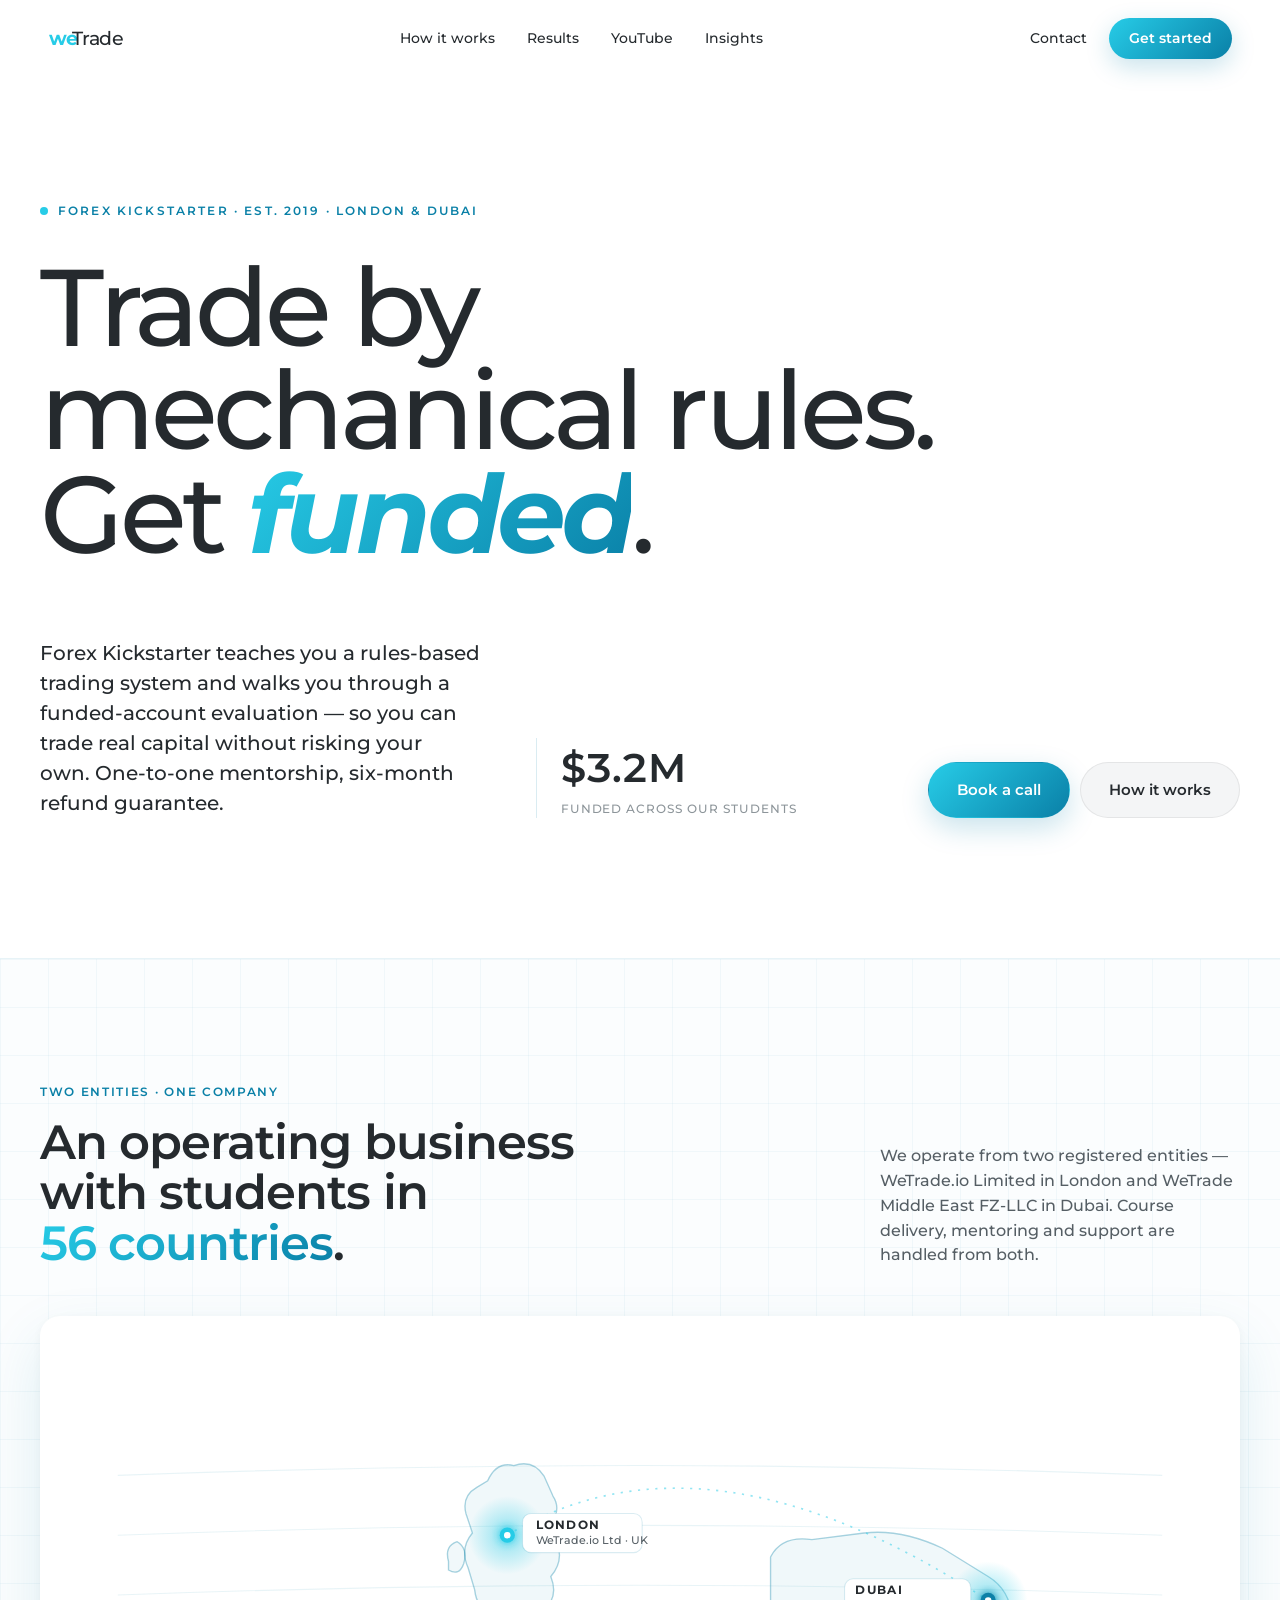
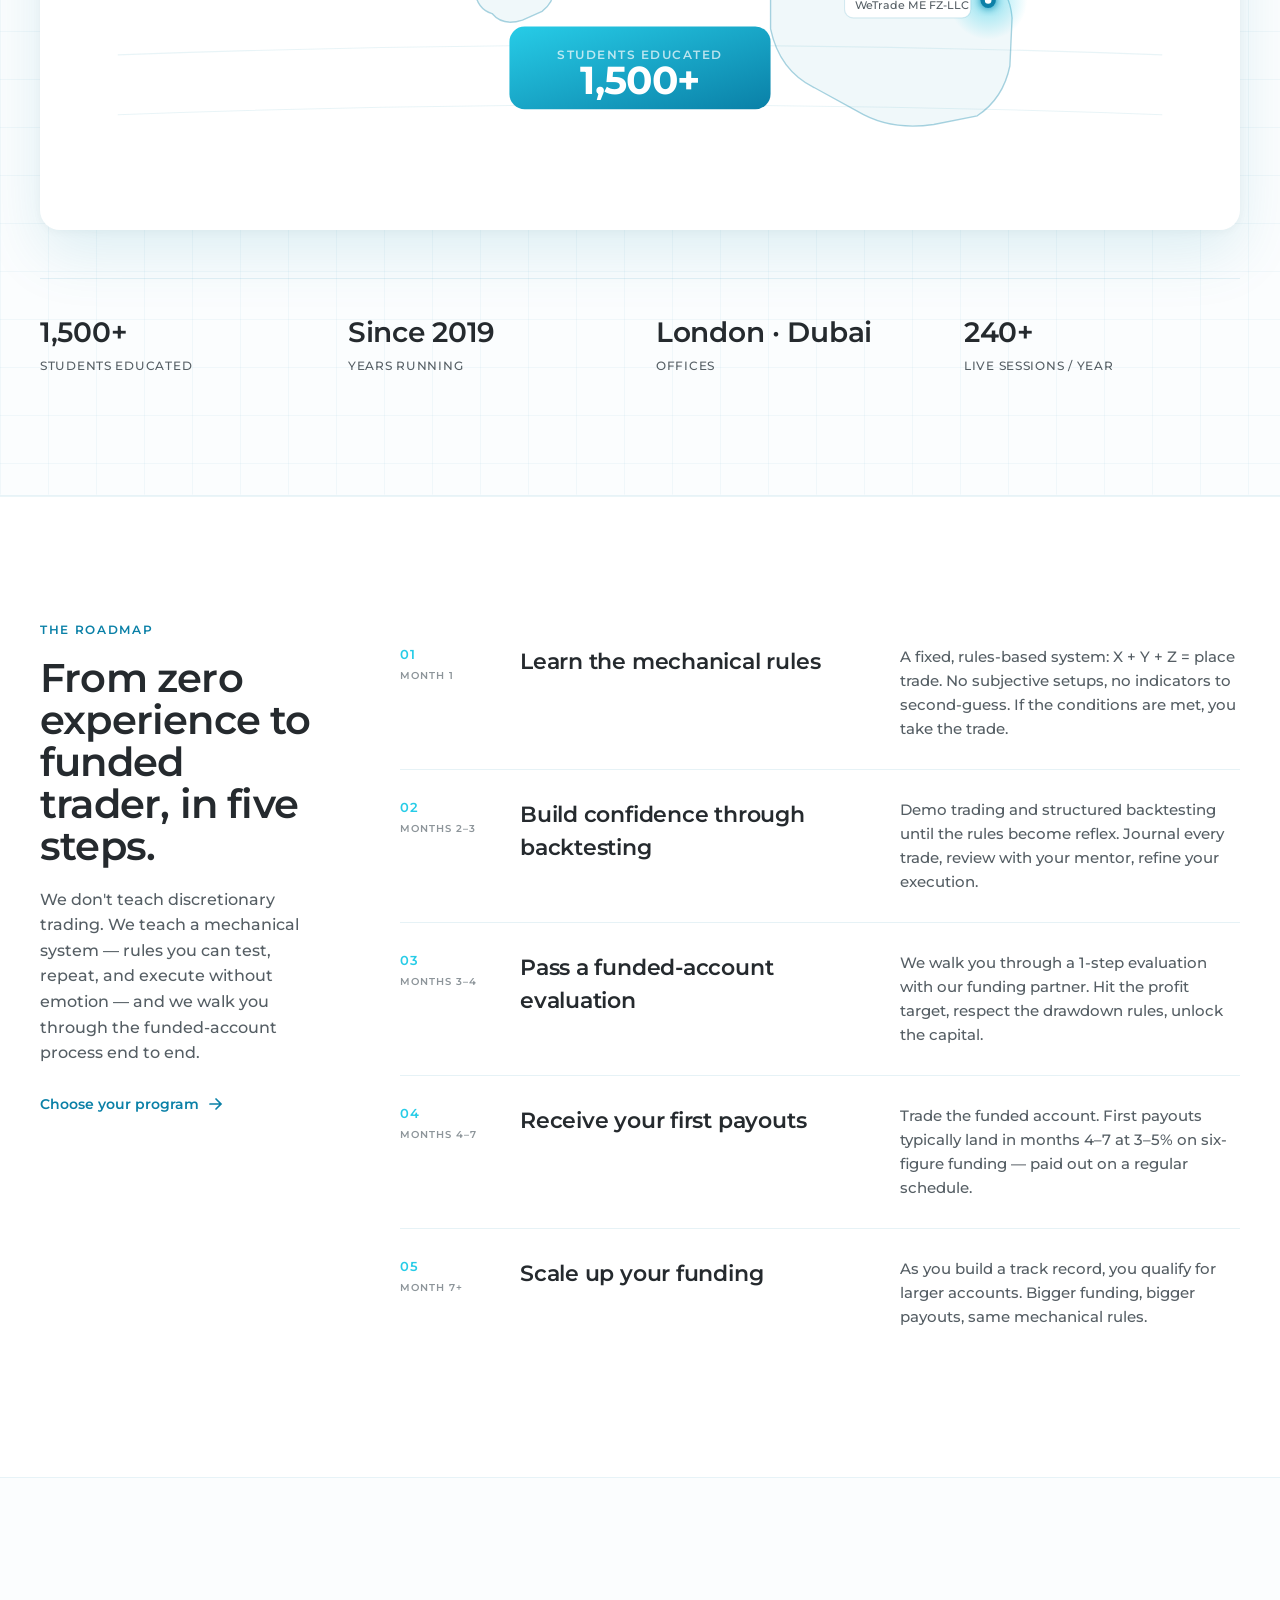
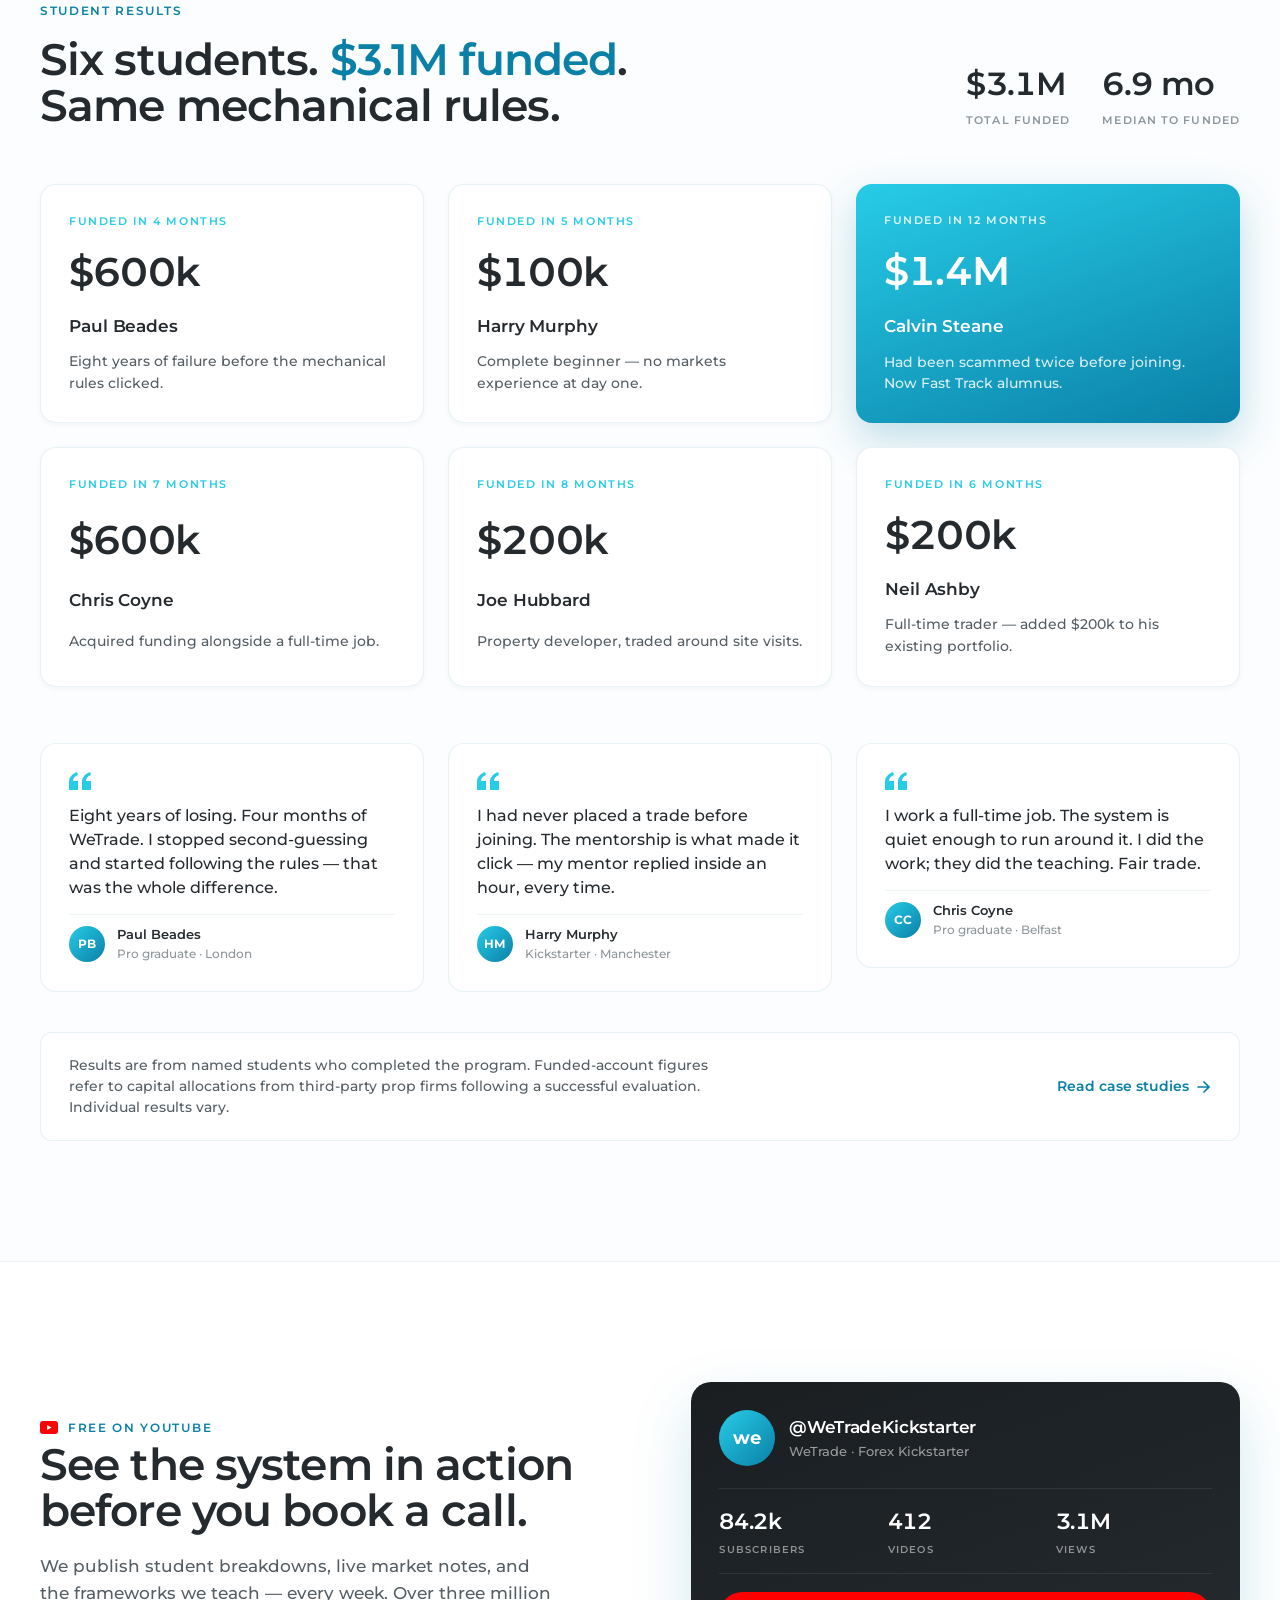
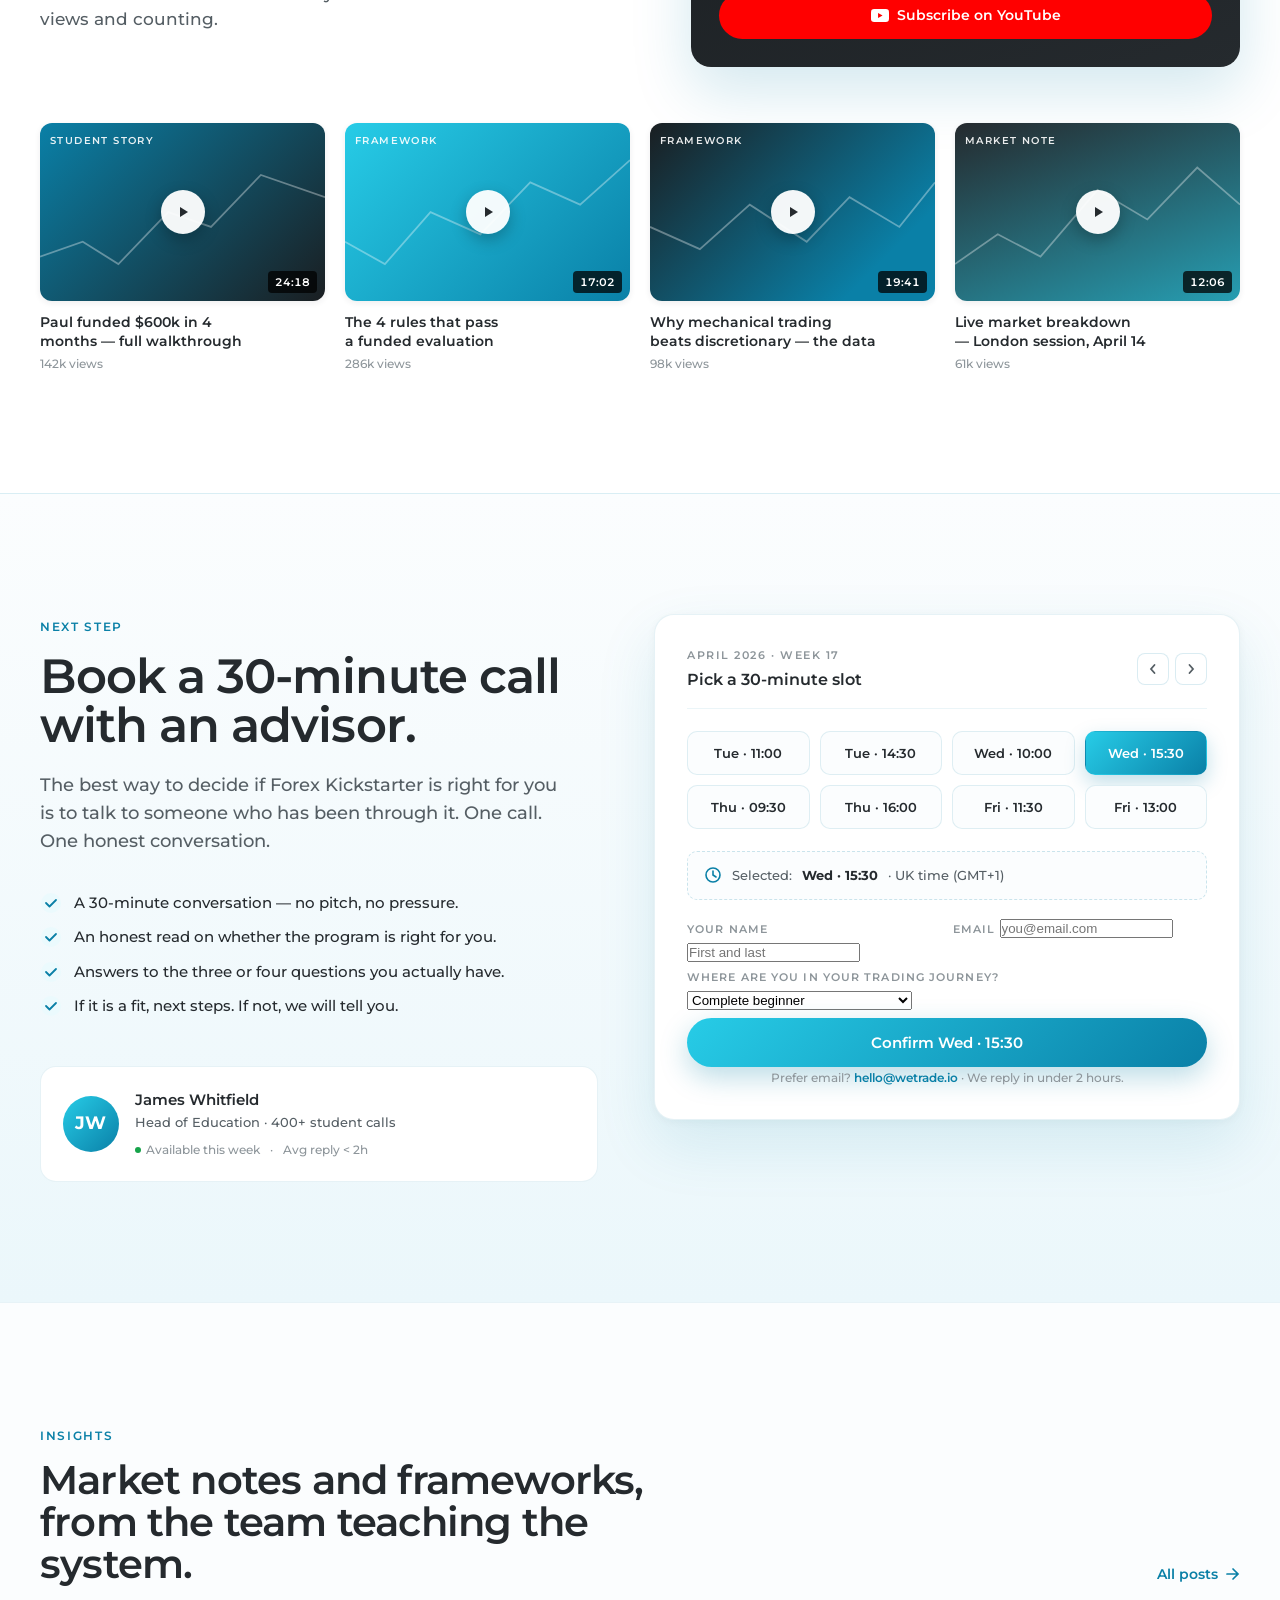
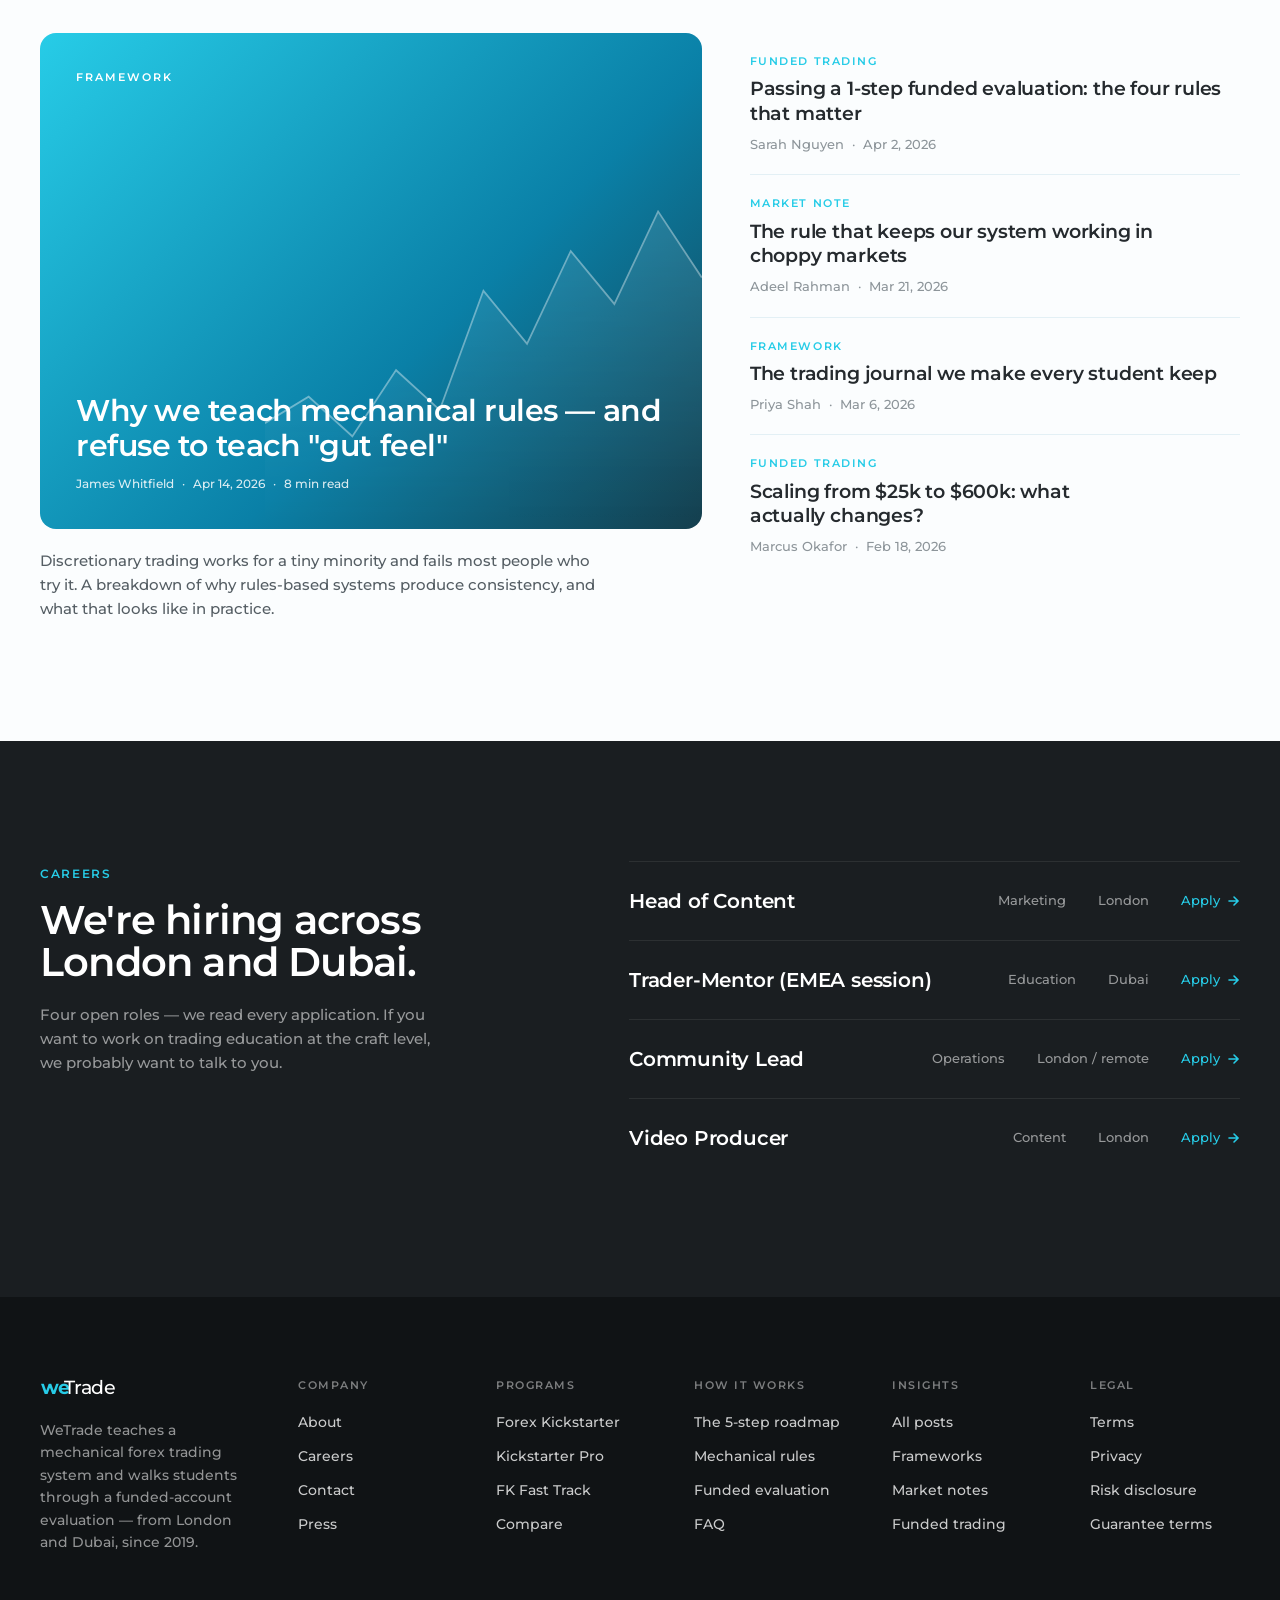
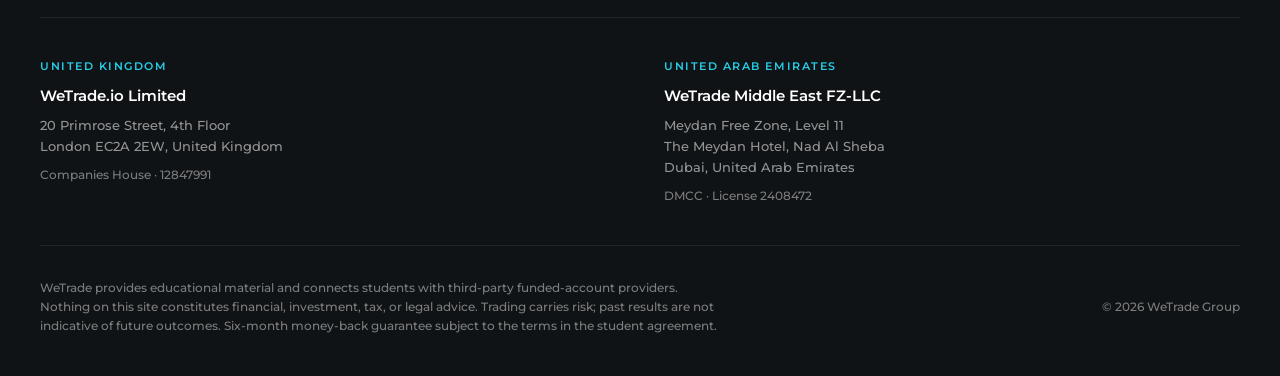
==== index.html @ 07aa3239 "Initial commit: WeTrade new website — Hero A (Editorial quiet) Ports the "Hero A · Editorial quiet" " ====
<!doctype html>
<html lang="en">
<head>
  <meta charset="utf-8">
  <meta name="viewport" content="width=device-width, initial-scale=1">
  <title>WeTrade — Trade by mechanical rules. Get funded.</title>
  <meta name="description" content="Forex Kickstarter teaches a rules-based trading system and walks you through a funded-account evaluation — from London and Dubai, since 2019.">
  <link rel="icon" href="data:image/svg+xml;utf8,%3Csvg%20xmlns%3D%22http%3A%2F%2Fwww.w3.org%2F2000%2Fsvg%22%20viewBox%3D%220%200%20120%2028%22%3E%3Ctext%20x%3D%220%22%20y%3D%2222%22%20font-family%3D%22Montserrat%2C%20sans-serif%22%20font-weight%3D%22700%22%20font-size%3D%2224%22%20letter-spacing%3D%22-0.5%22%20fill%3D%22%2327CCE7%22%3Ewe%3C%2Ftext%3E%3Ctext%20x%3D%2229%22%20y%3D%2222%22%20font-family%3D%22Montserrat%2C%20sans-serif%22%20font-weight%3D%22500%22%20font-size%3D%2224%22%20letter-spacing%3D%22-0.5%22%20fill%3D%22%23252A2E%22%3ETrade%3C%2Ftext%3E%3C%2Fsvg%3E">
  <link rel="preconnect" href="https://fonts.googleapis.com">
  <link rel="preconnect" href="https://fonts.gstatic.com" crossorigin>
  <link href="https://fonts.googleapis.com/css2?family=Montserrat:wght@300;400;500;600;700&display=swap" rel="stylesheet">
  <link rel="stylesheet" href="styles-home.css">
</head>
<body class="home">

  <!-- =============== NAV =============== -->
  <header class="nav" id="siteNav" data-scrolled="false">
    <div class="container container--wide nav__inner">
      <a class="nav__logo" href="#top" aria-label="WeTrade — home">
        <svg width="96" height="22" viewBox="0 0 120 28" role="img" aria-label="WeTrade">
          <text x="0" y="22" font-family="Montserrat, sans-serif" font-weight="700" font-size="24" letter-spacing="-0.5" fill="#27CCE7">we</text>
          <text x="29" y="22" font-family="Montserrat, sans-serif" font-weight="500" font-size="24" letter-spacing="-0.5" fill="#252A2E">Trade</text>
        </svg>
      </a>
      <nav class="nav__links" aria-label="Primary">
        <a class="nav__link" href="#roadmap">How it works</a>
        <a class="nav__link" href="#results">Results</a>
        <a class="nav__link" href="#youtube">YouTube</a>
        <a class="nav__link" href="#insights">Insights</a>
      </nav>
      <div class="nav__end">
        <a class="nav__contact" href="mailto:hello@wetrade.io">Contact</a>
        <a class="nav__cta" href="#book">Get started</a>
      </div>
      <button class="nav__toggle" id="navToggle" aria-label="Open menu" aria-expanded="false" aria-controls="navSheet">
        <span style="letter-spacing:.08em">MENU</span>
        <svg viewBox="0 0 22 14" fill="none" stroke="currentColor" stroke-width="1.6" stroke-linecap="round" aria-hidden="true">
          <path d="M2 2h18M2 7h18M2 12h12"/>
        </svg>
      </button>
    </div>

    <div class="nav__sheet" id="navSheet" hidden>
      <div class="nav__sheet-head">
        <svg width="88" height="20" viewBox="0 0 120 28" role="img" aria-label="WeTrade">
          <text x="0" y="22" font-family="Montserrat, sans-serif" font-weight="700" font-size="24" letter-spacing="-0.5" fill="#27CCE7">we</text>
          <text x="29" y="22" font-family="Montserrat, sans-serif" font-weight="500" font-size="24" letter-spacing="-0.5" fill="#ffffff">Trade</text>
        </svg>
        <button class="nav__sheet-close" id="navSheetClose" type="button" aria-label="Close menu">
          CLOSE
          <svg width="14" height="14" viewBox="0 0 14 14" fill="none" stroke="currentColor" stroke-width="1.8" stroke-linecap="round" aria-hidden="true">
            <path d="M2 2l10 10M12 2L2 12"/>
          </svg>
        </button>
      </div>
      <nav class="nav__sheet-nav" aria-label="Mobile primary">
        <a class="nav__sheet-link" href="#roadmap">How it works<svg width="18" height="18" viewBox="0 0 18 18" fill="none" stroke="currentColor" stroke-width="1.4" opacity=".5" aria-hidden="true"><path d="M4 9h10M10 4l5 5-5 5"/></svg></a>
        <a class="nav__sheet-link" href="#results">Results<svg width="18" height="18" viewBox="0 0 18 18" fill="none" stroke="currentColor" stroke-width="1.4" opacity=".5" aria-hidden="true"><path d="M4 9h10M10 4l5 5-5 5"/></svg></a>
        <a class="nav__sheet-link" href="#youtube">YouTube<svg width="18" height="18" viewBox="0 0 18 18" fill="none" stroke="currentColor" stroke-width="1.4" opacity=".5" aria-hidden="true"><path d="M4 9h10M10 4l5 5-5 5"/></svg></a>
        <a class="nav__sheet-link" href="#insights">Insights<svg width="18" height="18" viewBox="0 0 18 18" fill="none" stroke="currentColor" stroke-width="1.4" opacity=".5" aria-hidden="true"><path d="M4 9h10M10 4l5 5-5 5"/></svg></a>
        <a class="nav__sheet-link" href="mailto:hello@wetrade.io">Contact<svg width="18" height="18" viewBox="0 0 18 18" fill="none" stroke="currentColor" stroke-width="1.4" opacity=".5" aria-hidden="true"><path d="M4 9h10M10 4l5 5-5 5"/></svg></a>
      </nav>
      <div class="nav__sheet-foot">
        <a class="btn btn--brand btn--lg" href="#book">Book a call</a>
        <div class="nav__sheet-note">
          WeTrade.io Limited (UK) · WeTrade Middle East FZ-LLC<br>
          Trading education. Not regulated financial advice.
        </div>
      </div>
    </div>
  </header>

  <main id="top">

    <!-- =============== HERO A · Editorial quiet =============== -->
    <section class="hero" aria-labelledby="heroTitle">
      <div class="hero__inner">
        <p class="eyebrow eyebrow--wide eyebrow--dot hero__eyebrow">
          Forex Kickstarter · Est. 2019 · London &amp; Dubai
        </p>
        <h1 id="heroTitle" class="hero__title">
          Trade by<br>
          mechanical rules.<br>
          Get <span class="grad-text">funded</span>.
        </h1>
        <div class="hero__row">
          <p class="hero__lede">
            Forex Kickstarter teaches you a rules-based trading system and walks you
            through a funded-account evaluation — so you can trade real capital without
            risking your own. One&#8209;to&#8209;one mentorship, six-month refund guarantee.
          </p>
          <div class="hero__stat">
            <div class="hero__stat-num">$3.2M</div>
            <div class="hero__stat-label">funded across our students</div>
          </div>
          <div class="hero__ctas">
            <a class="btn btn--brand btn--lg" href="#book">Book a call</a>
            <a class="btn btn--ghost btn--lg" href="#roadmap">How it works</a>
          </div>
        </div>
      </div>
    </section>

    <!-- =============== MAP TRUST =============== -->
    <section class="map-trust" aria-labelledby="mapTrustTitle">
      <svg class="map-trust__bg" aria-hidden="true">
        <defs>
          <pattern id="mtGrid" width="48" height="48" patternUnits="userSpaceOnUse">
            <path d="M48 0H0V48" fill="none" stroke="rgba(10,128,167,.09)" stroke-width="1"/>
          </pattern>
        </defs>
        <rect width="100%" height="100%" fill="url(#mtGrid)"/>
      </svg>

      <div class="map-trust__inner">
        <div class="map-trust__head">
          <div class="map-trust__copy">
            <p class="eyebrow">Two entities · One company</p>
            <h2 id="mapTrustTitle">
              An operating business<br>
              with students in <span class="grad-text">56&nbsp;countries</span>.
            </h2>
          </div>
          <p class="map-trust__desc">
            We operate from two registered entities — WeTrade.io Limited in London
            and WeTrade Middle East FZ-LLC in Dubai. Course delivery, mentoring
            and support are handled from both.
          </p>
        </div>

        <div class="map-trust__card">
          <svg class="world-map" viewBox="0 0 1000 380" aria-hidden="true">
            <defs>
              <filter id="mtGlow" x="-50%" y="-50%" width="200%" height="200%">
                <feGaussianBlur stdDeviation="4" result="b"/>
                <feMerge><feMergeNode in="b"/><feMergeNode in="SourceGraphic"/></feMerge>
              </filter>
              <radialGradient id="mtPulse" cx="50%" cy="50%" r="50%">
                <stop offset="0%" stop-color="#27CCE7" stop-opacity=".5"/>
                <stop offset="100%" stop-color="#27CCE7" stop-opacity="0"/>
              </radialGradient>
              <linearGradient id="mtGrad" x1="0" x2="1" y1="0" y2="1">
                <stop offset="0%" stop-color="#27CCE7"/>
                <stop offset="100%" stop-color="#0A80A7"/>
              </linearGradient>
            </defs>

            <!-- latitude lines -->
            <path d="M 20 95 Q 500 77, 980 95" stroke="rgba(10,128,167,.09)" stroke-width="1" fill="none"/>
            <path d="M 20 150 Q 500 132, 980 150" stroke="rgba(10,128,167,.09)" stroke-width="1" fill="none"/>
            <path d="M 20 205 Q 500 187, 980 205" stroke="rgba(10,128,167,.09)" stroke-width="1" fill="none"/>
            <path d="M 20 260 Q 500 242, 980 260" stroke="rgba(10,128,167,.09)" stroke-width="1" fill="none"/>
            <path d="M 20 315 Q 500 297, 980 315" stroke="rgba(10,128,167,.09)" stroke-width="1" fill="none"/>

            <!-- UK silhouette -->
            <g transform="translate(320, 70)">
              <path d="M 40 30 Q 48 12, 64 16 Q 82 10, 92 26 L 100 44 Q 108 56, 98 70 L 104 88 Q 110 104, 98 118 Q 106 138, 90 150 L 72 158 Q 54 164, 44 152 Q 30 148, 28 130 L 22 110 Q 14 92, 26 78 L 20 60 Q 16 44, 30 36 Z"
                    fill="rgba(10,128,167,.06)" stroke="rgba(10,128,167,.35)" stroke-width="1.25"/>
              <path d="M 4 104 Q 0 90, 12 86 Q 22 92, 18 106 Q 14 118, 4 112 Z"
                    fill="rgba(10,128,167,.06)" stroke="rgba(10,128,167,.35)" stroke-width="1.25"/>
            </g>

            <!-- Arabian Peninsula (UAE) -->
            <g transform="translate(610, 140)">
              <path d="M 10 30 Q 20 10, 48 14 L 96 8 Q 130 4, 168 22 L 210 48 Q 230 60, 232 86 L 230 130 Q 224 160, 200 176 L 160 184 Q 120 190, 90 172 L 50 150 Q 18 134, 10 96 Z"
                    fill="rgba(10,128,167,.06)" stroke="rgba(10,128,167,.35)" stroke-width="1.25"/>
            </g>

            <!-- connection arc -->
            <path d="M 378 150 Q 560 40, 820 210" stroke="#27CCE7" stroke-width="1.5"
                  stroke-dasharray="2 6" fill="none" opacity=".5"/>

            <!-- London pin -->
            <g transform="translate(378, 150)">
              <circle class="pulse-halo" r="36" fill="url(#mtPulse)"/>
              <circle r="7" fill="#27CCE7" filter="url(#mtGlow)"/>
              <circle r="3" fill="#fff"/>
              <g transform="translate(16, -6)">
                <rect x="-2" y="-14" width="110" height="36" rx="8" fill="#fff" stroke="rgba(10,128,167,.15)"/>
                <text x="10" y="0" font-family="Montserrat, sans-serif" font-size="11" font-weight="700" letter-spacing="1.2" fill="#252A2E">LONDON</text>
                <text x="10" y="14" font-family="Montserrat, sans-serif" font-size="10" font-weight="500" fill="#555E64">WeTrade.io Ltd · UK</text>
              </g>
            </g>

            <!-- Dubai pin -->
            <g transform="translate(820, 210)">
              <circle class="pulse-halo" r="36" fill="url(#mtPulse)"/>
              <circle r="7" fill="#0A80A7" filter="url(#mtGlow)"/>
              <circle r="3" fill="#fff"/>
              <g transform="translate(-132, -6)">
                <rect x="0" y="-14" width="116" height="36" rx="8" fill="#fff" stroke="rgba(10,128,167,.15)"/>
                <text x="10" y="0" font-family="Montserrat, sans-serif" font-size="11" font-weight="700" letter-spacing="1.2" fill="#252A2E">DUBAI</text>
                <text x="10" y="14" font-family="Montserrat, sans-serif" font-size="10" font-weight="500" fill="#555E64">WeTrade ME FZ-LLC</text>
              </g>
            </g>

            <!-- headline stat panel -->
            <g transform="translate(500, 280)">
              <rect x="-120" y="-46" width="240" height="76" rx="14" fill="url(#mtGrad)"/>
              <text x="0" y="-16" text-anchor="middle" font-family="Montserrat, sans-serif" font-size="11" font-weight="600" letter-spacing="1.4" fill="rgba(255,255,255,.7)">STUDENTS EDUCATED</text>
              <text x="0" y="16" text-anchor="middle" font-family="Montserrat, sans-serif" font-size="36" font-weight="700" letter-spacing="-0.5" fill="#fff">1,500+</text>
            </g>
          </svg>
        </div>

        <dl class="map-trust__stats">
          <div>
            <dt class="map-trust__stat-v">1,500+</dt>
            <dd class="map-trust__stat-k">Students educated</dd>
          </div>
          <div>
            <dt class="map-trust__stat-v">Since 2019</dt>
            <dd class="map-trust__stat-k">Years running</dd>
          </div>
          <div>
            <dt class="map-trust__stat-v">London · Dubai</dt>
            <dd class="map-trust__stat-k">Offices</dd>
          </div>
          <div>
            <dt class="map-trust__stat-v">240+</dt>
            <dd class="map-trust__stat-k">Live sessions / year</dd>
          </div>
        </dl>
      </div>
    </section>

    <!-- =============== PROGRAMME / ROADMAP =============== -->
    <section class="programme" id="roadmap" aria-labelledby="programmeTitle">
      <div class="programme__inner">
        <div class="programme__grid">
          <aside>
            <p class="eyebrow">The roadmap</p>
            <h2 id="programmeTitle" class="programme__title">From zero experience to funded trader, in five steps.</h2>
            <p class="programme__desc">
              We don't teach discretionary trading. We teach a mechanical system
              — rules you can test, repeat, and execute without emotion — and
              we walk you through the funded-account process end to end.
            </p>
            <a class="programme__cta" href="#book">
              Choose your program
              <svg width="16" height="16" viewBox="0 0 16 16" fill="none" stroke="currentColor" stroke-width="1.7" stroke-linecap="round" aria-hidden="true"><path d="M3 8h10M9 3l5 5-5 5"/></svg>
            </a>
          </aside>

          <ol class="programme__rows">
            <li class="programme__row">
              <div class="programme__n">01<small>Month 1</small></div>
              <h3 class="programme__step-title">Learn the mechanical rules</h3>
              <p class="programme__step-body">A fixed, rules-based system: X + Y + Z = place trade. No subjective setups, no indicators to second-guess. If the conditions are met, you take the trade.</p>
            </li>
            <li class="programme__row">
              <div class="programme__n">02<small>Months 2–3</small></div>
              <h3 class="programme__step-title">Build confidence through backtesting</h3>
              <p class="programme__step-body">Demo trading and structured backtesting until the rules become reflex. Journal every trade, review with your mentor, refine your execution.</p>
            </li>
            <li class="programme__row">
              <div class="programme__n">03<small>Months 3–4</small></div>
              <h3 class="programme__step-title">Pass a funded-account evaluation</h3>
              <p class="programme__step-body">We walk you through a 1-step evaluation with our funding partner. Hit the profit target, respect the drawdown rules, unlock the capital.</p>
            </li>
            <li class="programme__row">
              <div class="programme__n">04<small>Months 4–7</small></div>
              <h3 class="programme__step-title">Receive your first payouts</h3>
              <p class="programme__step-body">Trade the funded account. First payouts typically land in months 4–7 at 3–5% on six-figure funding — paid out on a regular schedule.</p>
            </li>
            <li class="programme__row">
              <div class="programme__n">05<small>Month 7+</small></div>
              <h3 class="programme__step-title">Scale up your funding</h3>
              <p class="programme__step-body">As you build a track record, you qualify for larger accounts. Bigger funding, bigger payouts, same mechanical rules.</p>
            </li>
          </ol>
        </div>
      </div>
    </section>

    <!-- =============== RESULTS =============== -->
    <section class="results" id="results" aria-labelledby="resultsTitle">
      <div class="results__inner">
        <header class="results__head">
          <div>
            <p class="eyebrow">Student results</p>
            <h2 id="resultsTitle" class="results__title">
              Six students. <span class="teal">$3.1M funded</span>.<br>
              Same mechanical&nbsp;rules.
            </h2>
          </div>
          <dl class="results__stats">
            <div>
              <dt class="results__stat-n">$3.1M</dt>
              <dd class="results__stat-k">total funded</dd>
            </div>
            <div>
              <dt class="results__stat-n">6.9 mo</dt>
              <dd class="results__stat-k">median to funded</dd>
            </div>
          </dl>
        </header>

        <ul class="results__grid" role="list">
          <li class="result-card">
            <div class="result-card__kicker">Funded in 4 months</div>
            <div class="result-card__funded">$600k</div>
            <div class="result-card__name">Paul Beades</div>
            <div class="result-card__note">Eight years of failure before the mechanical rules clicked.</div>
          </li>
          <li class="result-card">
            <div class="result-card__kicker">Funded in 5 months</div>
            <div class="result-card__funded">$100k</div>
            <div class="result-card__name">Harry Murphy</div>
            <div class="result-card__note">Complete beginner — no markets experience at day one.</div>
          </li>
          <li class="result-card result-card--hero">
            <div class="result-card__kicker">Funded in 12 months</div>
            <div class="result-card__funded">$1.4M</div>
            <div class="result-card__name">Calvin Steane</div>
            <div class="result-card__note">Had been scammed twice before joining. Now Fast Track alumnus.</div>
          </li>
          <li class="result-card">
            <div class="result-card__kicker">Funded in 7 months</div>
            <div class="result-card__funded">$600k</div>
            <div class="result-card__name">Chris Coyne</div>
            <div class="result-card__note">Acquired funding alongside a full-time job.</div>
          </li>
          <li class="result-card">
            <div class="result-card__kicker">Funded in 8 months</div>
            <div class="result-card__funded">$200k</div>
            <div class="result-card__name">Joe Hubbard</div>
            <div class="result-card__note">Property developer, traded around site visits.</div>
          </li>
          <li class="result-card">
            <div class="result-card__kicker">Funded in 6 months</div>
            <div class="result-card__funded">$200k</div>
            <div class="result-card__name">Neil Ashby</div>
            <div class="result-card__note">Full-time trader — added $200k to his existing portfolio.</div>
          </li>
        </ul>

        <ul class="pull-quotes" role="list">
          <li>
            <figure class="pull-quote">
              <svg class="pull-quote__mark" viewBox="0 0 24 18" aria-hidden="true"><path d="M0 18V10c0-5 3-8 8-10l1 3c-3 1-5 3-5 6h5v9H0zm13 0v-8c0-5 3-8 8-10l1 3c-3 1-5 3-5 6h5v9h-9z"/></svg>
              <blockquote>Eight years of losing. Four months of WeTrade. I stopped second-guessing and started following the rules — that was the whole difference.</blockquote>
              <figcaption class="pull-quote__cap">
                <span class="avatar" aria-hidden="true">PB</span>
                <div>
                  <div class="pull-quote__name">Paul Beades</div>
                  <div class="pull-quote__role">Pro graduate · London</div>
                </div>
              </figcaption>
            </figure>
          </li>
          <li>
            <figure class="pull-quote">
              <svg class="pull-quote__mark" viewBox="0 0 24 18" aria-hidden="true"><path d="M0 18V10c0-5 3-8 8-10l1 3c-3 1-5 3-5 6h5v9H0zm13 0v-8c0-5 3-8 8-10l1 3c-3 1-5 3-5 6h5v9h-9z"/></svg>
              <blockquote>I had never placed a trade before joining. The mentorship is what made it click — my mentor replied inside an hour, every time.</blockquote>
              <figcaption class="pull-quote__cap">
                <span class="avatar" aria-hidden="true">HM</span>
                <div>
                  <div class="pull-quote__name">Harry Murphy</div>
                  <div class="pull-quote__role">Kickstarter · Manchester</div>
                </div>
              </figcaption>
            </figure>
          </li>
          <li>
            <figure class="pull-quote">
              <svg class="pull-quote__mark" viewBox="0 0 24 18" aria-hidden="true"><path d="M0 18V10c0-5 3-8 8-10l1 3c-3 1-5 3-5 6h5v9H0zm13 0v-8c0-5 3-8 8-10l1 3c-3 1-5 3-5 6h5v9h-9z"/></svg>
              <blockquote>I work a full-time job. The system is quiet enough to run around it. I did the work; they did the teaching. Fair trade.</blockquote>
              <figcaption class="pull-quote__cap">
                <span class="avatar" aria-hidden="true">CC</span>
                <div>
                  <div class="pull-quote__name">Chris Coyne</div>
                  <div class="pull-quote__role">Pro graduate · Belfast</div>
                </div>
              </figcaption>
            </figure>
          </li>
        </ul>

        <div class="disclaimer-pill">
          <p class="disclaimer-pill__text">
            Results are from named students who completed the program. Funded-account
            figures refer to capital allocations from third-party prop firms following a
            successful evaluation. Individual results vary.
          </p>
          <a class="disclaimer-pill__link" href="#">
            Read case studies
            <svg width="16" height="16" viewBox="0 0 16 16" fill="none" stroke="currentColor" stroke-width="1.7" stroke-linecap="round" aria-hidden="true"><path d="M3 8h10M9 3l5 5-5 5"/></svg>
          </a>
        </div>
      </div>
    </section>

    <!-- =============== YOUTUBE =============== -->
    <section class="yt" id="youtube" aria-labelledby="ytTitle">
      <div class="yt__inner">
        <div class="yt__head">
          <div>
            <p class="eyebrow yt__eyebrow">
              <svg viewBox="0 0 28 20" fill="none" aria-hidden="true">
                <rect width="28" height="20" rx="5" fill="#FF0000"/>
                <path d="M11 6l7 4-7 4V6z" fill="#fff"/>
              </svg>
              Free on YouTube
            </p>
            <h2 id="ytTitle" class="yt__title">
              See the system in action<br>before you book a&nbsp;call.
            </h2>
            <p class="yt__desc">
              We publish student breakdowns, live market notes, and the frameworks
              we teach — every week. Over three million views and counting.
            </p>
          </div>

          <aside class="yt-channel">
            <div class="yt-channel__head">
              <div class="avatar avatar--lg" aria-hidden="true">we</div>
              <div>
                <div class="yt-channel__name">@WeTradeKickstarter</div>
                <div class="yt-channel__sub">WeTrade · Forex Kickstarter</div>
              </div>
            </div>
            <dl class="yt-channel__stats">
              <div>
                <dt class="yt-channel__stat-v">84.2k</dt>
                <dd class="yt-channel__stat-k">subscribers</dd>
              </div>
              <div>
                <dt class="yt-channel__stat-v">412</dt>
                <dd class="yt-channel__stat-k">videos</dd>
              </div>
              <div>
                <dt class="yt-channel__stat-v">3.1M</dt>
                <dd class="yt-channel__stat-k">views</dd>
              </div>
            </dl>
            <a class="yt-channel__subscribe" href="#" rel="noopener">
              <svg width="18" height="13" viewBox="0 0 28 20" fill="none" aria-hidden="true">
                <rect width="28" height="20" rx="5" fill="#fff"/>
                <path d="M11 6l7 4-7 4V6z" fill="#FF0000"/>
              </svg>
              Subscribe on YouTube
            </a>
          </aside>
        </div>

        <ul class="yt__grid" role="list">
          <li>
            <a class="yt-card" href="#" aria-label="Watch: Paul funded $600k in 4 months">
              <div class="yt-card__thumb yt-card__thumb--1">
                <svg class="yt-card__trace" viewBox="0 0 200 120" preserveAspectRatio="none" aria-hidden="true">
                  <path d="M 0 90 L 30 80 L 55 95 L 90 60 L 120 70 L 155 35 L 200 50" stroke="#fff" stroke-width="1.2" fill="none"/>
                </svg>
                <span class="yt-card__kicker">STUDENT STORY</span>
                <span class="yt-card__play"><span class="yt-card__play-btn"><svg width="14" height="14" viewBox="0 0 14 14" aria-hidden="true"><path d="M4 2l8 5-8 5V2z" fill="#252A2E"/></svg></span></span>
                <span class="yt-card__duration">24:18</span>
              </div>
              <div>
                <div class="yt-card__title">Paul funded $600k in 4 months — full walkthrough</div>
                <div class="yt-card__meta">142k views</div>
              </div>
            </a>
          </li>
          <li>
            <a class="yt-card" href="#" aria-label="Watch: The 4 rules that pass a funded evaluation">
              <div class="yt-card__thumb yt-card__thumb--2">
                <svg class="yt-card__trace" viewBox="0 0 200 120" preserveAspectRatio="none" aria-hidden="true">
                  <path d="M 0 80 L 28 95 L 60 60 L 95 75 L 130 40 L 165 55 L 200 25" stroke="#fff" stroke-width="1.2" fill="none"/>
                </svg>
                <span class="yt-card__kicker">FRAMEWORK</span>
                <span class="yt-card__play"><span class="yt-card__play-btn"><svg width="14" height="14" viewBox="0 0 14 14" aria-hidden="true"><path d="M4 2l8 5-8 5V2z" fill="#252A2E"/></svg></span></span>
                <span class="yt-card__duration">17:02</span>
              </div>
              <div>
                <div class="yt-card__title">The 4 rules that pass a funded evaluation</div>
                <div class="yt-card__meta">286k views</div>
              </div>
            </a>
          </li>
          <li>
            <a class="yt-card" href="#" aria-label="Watch: Why mechanical trading beats discretionary">
              <div class="yt-card__thumb yt-card__thumb--3">
                <svg class="yt-card__trace" viewBox="0 0 200 120" preserveAspectRatio="none" aria-hidden="true">
                  <path d="M 0 70 L 35 85 L 70 55 L 110 80 L 140 50 L 175 70 L 200 40" stroke="#fff" stroke-width="1.2" fill="none"/>
                </svg>
                <span class="yt-card__kicker">FRAMEWORK</span>
                <span class="yt-card__play"><span class="yt-card__play-btn"><svg width="14" height="14" viewBox="0 0 14 14" aria-hidden="true"><path d="M4 2l8 5-8 5V2z" fill="#252A2E"/></svg></span></span>
                <span class="yt-card__duration">19:41</span>
              </div>
              <div>
                <div class="yt-card__title">Why mechanical trading beats discretionary — the data</div>
                <div class="yt-card__meta">98k views</div>
              </div>
            </a>
          </li>
          <li>
            <a class="yt-card" href="#" aria-label="Watch: Live market breakdown — London session">
              <div class="yt-card__thumb yt-card__thumb--4">
                <svg class="yt-card__trace" viewBox="0 0 200 120" preserveAspectRatio="none" aria-hidden="true">
                  <path d="M 0 95 L 30 75 L 60 90 L 100 45 L 135 65 L 170 30 L 200 55" stroke="#fff" stroke-width="1.2" fill="none"/>
                </svg>
                <span class="yt-card__kicker">MARKET NOTE</span>
                <span class="yt-card__play"><span class="yt-card__play-btn"><svg width="14" height="14" viewBox="0 0 14 14" aria-hidden="true"><path d="M4 2l8 5-8 5V2z" fill="#252A2E"/></svg></span></span>
                <span class="yt-card__duration">12:06</span>
              </div>
              <div>
                <div class="yt-card__title">Live market breakdown — London session, April 14</div>
                <div class="yt-card__meta">61k views</div>
              </div>
            </a>
          </li>
        </ul>
      </div>
    </section>

    <!-- =============== BOOK A CALL =============== -->
    <section class="book" id="book" aria-labelledby="bookTitle">
      <div class="book__inner">
        <div class="book__grid">
          <div>
            <p class="eyebrow">Next step</p>
            <h2 id="bookTitle" class="book__title">
              Book a 30-minute call<br>
              with an&nbsp;advisor.
            </h2>
            <p class="book__desc">
              The best way to decide if Forex Kickstarter is right for you is to talk
              to someone who has been through it. One call. One honest conversation.
            </p>

            <ul class="expect-list" role="list">
              <li>
                <svg viewBox="0 0 22 22" fill="none" aria-hidden="true">
                  <circle cx="11" cy="11" r="10" fill="#EBFAFD"/>
                  <path d="M6 11l3.5 3.5L16 8" stroke="#0A80A7" stroke-width="1.8" stroke-linecap="round" stroke-linejoin="round"/>
                </svg>
                A 30-minute conversation — no pitch, no pressure.
              </li>
              <li>
                <svg viewBox="0 0 22 22" fill="none" aria-hidden="true">
                  <circle cx="11" cy="11" r="10" fill="#EBFAFD"/>
                  <path d="M6 11l3.5 3.5L16 8" stroke="#0A80A7" stroke-width="1.8" stroke-linecap="round" stroke-linejoin="round"/>
                </svg>
                An honest read on whether the program is right for you.
              </li>
              <li>
                <svg viewBox="0 0 22 22" fill="none" aria-hidden="true">
                  <circle cx="11" cy="11" r="10" fill="#EBFAFD"/>
                  <path d="M6 11l3.5 3.5L16 8" stroke="#0A80A7" stroke-width="1.8" stroke-linecap="round" stroke-linejoin="round"/>
                </svg>
                Answers to the three or four questions you actually have.
              </li>
              <li>
                <svg viewBox="0 0 22 22" fill="none" aria-hidden="true">
                  <circle cx="11" cy="11" r="10" fill="#EBFAFD"/>
                  <path d="M6 11l3.5 3.5L16 8" stroke="#0A80A7" stroke-width="1.8" stroke-linecap="round" stroke-linejoin="round"/>
                </svg>
                If it is a fit, next steps. If not, we will tell you.
              </li>
            </ul>

            <div class="advisor">
              <span class="avatar avatar--lg" aria-hidden="true">JW</span>
              <div>
                <div class="advisor__name">James Whitfield</div>
                <div class="advisor__role">Head of Education · 400+ student calls</div>
                <div class="advisor__status">
                  <span class="advisor__dot">Available this week</span>
                  <span aria-hidden="true">·</span>
                  <span>Avg reply &lt; 2h</span>
                </div>
              </div>
            </div>
          </div>

          <form class="book__panel" id="bookForm" novalidate>
            <div class="book__cal-head">
              <div>
                <div class="book__cal-label" id="calLabel">April 2026 · Week 17</div>
                <div class="book__cal-title" id="calTitle">Pick a 30-minute slot</div>
              </div>
              <div class="book__cal-nav">
                <button type="button" data-dir="-1" aria-label="Previous week">
                  <svg width="12" height="12" viewBox="0 0 12 12" fill="none" stroke="currentColor" stroke-width="1.8" stroke-linecap="round" aria-hidden="true"><path d="M7.5 2L4 6l3.5 4"/></svg>
                </button>
                <button type="button" data-dir="1" aria-label="Next week">
                  <svg width="12" height="12" viewBox="0 0 12 12" fill="none" stroke="currentColor" stroke-width="1.8" stroke-linecap="round" aria-hidden="true"><path d="M4.5 2L8 6l-3.5 4"/></svg>
                </button>
              </div>
            </div>

            <div class="book__slots" role="radiogroup" aria-label="Available 30-minute slots">
              <button type="button" class="slot" role="radio" aria-checked="false" tabindex="-1" data-slot="Tue · 11:00">Tue · 11:00</button>
              <button type="button" class="slot" role="radio" aria-checked="false" tabindex="-1" data-slot="Tue · 14:30">Tue · 14:30</button>
              <button type="button" class="slot" role="radio" aria-checked="false" tabindex="-1" data-slot="Wed · 10:00">Wed · 10:00</button>
              <button type="button" class="slot" role="radio" aria-checked="true"  tabindex="0"  data-slot="Wed · 15:30">Wed · 15:30</button>
              <button type="button" class="slot" role="radio" aria-checked="false" tabindex="-1" data-slot="Thu · 09:30">Thu · 09:30</button>
              <button type="button" class="slot" role="radio" aria-checked="false" tabindex="-1" data-slot="Thu · 16:00">Thu · 16:00</button>
              <button type="button" class="slot" role="radio" aria-checked="false" tabindex="-1" data-slot="Fri · 11:30">Fri · 11:30</button>
              <button type="button" class="slot" role="radio" aria-checked="false" tabindex="-1" data-slot="Fri · 13:00">Fri · 13:00</button>
            </div>

            <div class="book__selected">
              <svg width="18" height="18" viewBox="0 0 18 18" fill="none" stroke="#0A80A7" stroke-width="1.6" stroke-linecap="round" aria-hidden="true"><circle cx="9" cy="9" r="7"/><path d="M9 5v4l3 2"/></svg>
              Selected: <strong id="selectedSlot">Wed · 15:30</strong> · UK time (GMT+1)
            </div>

            <input type="hidden" name="slot" id="selectedSlotInput" value="Wed · 15:30">

            <div class="book__form-row">
              <label>
                <span class="book__form-label">Your name</span>
                <input name="name" placeholder="First and last" autocomplete="name" required>
              </label>
              <label>
                <span class="book__form-label">Email</span>
                <input name="email" type="email" placeholder="you@email.com" autocomplete="email" required>
              </label>
            </div>
            <label>
              <span class="book__form-label">Where are you in your trading journey?</span>
              <select name="experience">
                <option>Complete beginner</option>
                <option>Traded before, no consistency yet</option>
                <option>Consistent but not funded</option>
                <option>Already funded — looking to scale</option>
              </select>
            </label>
            <button type="submit" class="book__submit" id="bookSubmit">
              Confirm <span id="bookSubmitLabel">Wed · 15:30</span>
            </button>
            <p class="book__status" id="bookStatus" role="status" aria-live="polite" hidden></p>
            <p class="book__foot-note">
              Prefer email? <a href="mailto:hello@wetrade.io">hello@wetrade.io</a> · We reply in under 2 hours.
            </p>
          </form>
        </div>
      </div>
    </section>

    <!-- =============== INSIGHTS =============== -->
    <section class="insights" id="insights" aria-labelledby="insightsTitle">
      <div class="insights__inner">
        <header class="insights__head">
          <div>
            <p class="eyebrow">Insights</p>
            <h2 id="insightsTitle" class="insights__title">Market notes and frameworks,<br>from the team teaching the system.</h2>
          </div>
          <a class="insights__all" href="#">
            All posts
            <svg width="16" height="16" viewBox="0 0 16 16" fill="none" stroke="currentColor" stroke-width="1.7" stroke-linecap="round" aria-hidden="true"><path d="M3 8h10M9 3l5 5-5 5"/></svg>
          </a>
        </header>

        <div class="insights__grid">
          <a class="insight-featured" href="#">
            <div class="insight-featured__cover">
              <svg class="insight-featured__trace" viewBox="0 0 400 300" preserveAspectRatio="none" aria-hidden="true">
                <defs>
                  <linearGradient id="insGrad" x1="0" x2="0" y1="0" y2="1">
                    <stop offset="0" stop-color="#fff"/>
                    <stop offset="1" stop-color="#fff" stop-opacity="0"/>
                  </linearGradient>
                </defs>
                <path d="M 0 220 L 40 200 L 80 230 L 120 180 L 160 210 L 200 120 L 240 160 L 280 90 L 320 130 L 360 60 L 400 110" stroke="#fff" stroke-width="1.5" fill="none"/>
                <path d="M 0 220 L 40 200 L 80 230 L 120 180 L 160 210 L 200 120 L 240 160 L 280 90 L 320 130 L 360 60 L 400 110 L 400 300 L 0 300 Z" fill="url(#insGrad)" opacity=".25"/>
              </svg>
              <div class="insight-featured__kicker">FRAMEWORK</div>
              <div>
                <div class="insight-featured__title">Why we teach mechanical rules — and refuse to teach "gut feel"</div>
                <div class="insight-featured__meta">
                  <span>James Whitfield</span><span aria-hidden="true">·</span>
                  <span>Apr 14, 2026</span><span aria-hidden="true">·</span>
                  <span>8 min read</span>
                </div>
              </div>
            </div>
            <p class="insight-featured__dek">
              Discretionary trading works for a tiny minority and fails most people who try it. A breakdown of why rules-based systems produce consistency, and what that looks like in practice.
            </p>
          </a>

          <div class="insights__list">
            <a class="insight-card" href="#">
              <span class="insight-card__kicker">FUNDED TRADING</span>
              <span class="insight-card__title">Passing a 1-step funded evaluation: the four rules that matter</span>
              <span class="insight-card__meta"><span>Sarah Nguyen</span><span aria-hidden="true">·</span><span>Apr 2, 2026</span></span>
            </a>
            <a class="insight-card" href="#">
              <span class="insight-card__kicker">MARKET NOTE</span>
              <span class="insight-card__title">The rule that keeps our system working in choppy markets</span>
              <span class="insight-card__meta"><span>Adeel Rahman</span><span aria-hidden="true">·</span><span>Mar 21, 2026</span></span>
            </a>
            <a class="insight-card" href="#">
              <span class="insight-card__kicker">FRAMEWORK</span>
              <span class="insight-card__title">The trading journal we make every student keep</span>
              <span class="insight-card__meta"><span>Priya Shah</span><span aria-hidden="true">·</span><span>Mar 6, 2026</span></span>
            </a>
            <a class="insight-card" href="#">
              <span class="insight-card__kicker">FUNDED TRADING</span>
              <span class="insight-card__title">Scaling from $25k to $600k: what actually changes?</span>
              <span class="insight-card__meta"><span>Marcus Okafor</span><span aria-hidden="true">·</span><span>Feb 18, 2026</span></span>
            </a>
          </div>
        </div>
      </div>
    </section>

    <!-- =============== CAREERS =============== -->
    <section class="careers" id="careers" aria-labelledby="careersTitle">
      <div class="careers__inner">
        <div class="careers__grid">
          <div>
            <p class="eyebrow">Careers</p>
            <h2 id="careersTitle" class="careers__title">We're hiring across<br>London and Dubai.</h2>
            <p class="careers__desc">
              Four open roles — we read every application. If you want to work on
              trading education at the craft level, we probably want to talk to you.
            </p>
          </div>
          <div class="careers__list">
            <a class="role" href="#" aria-label="Head of Content — Marketing, London, Full-time">
              <span class="role__title">Head of Content</span>
              <span class="role__meta">Marketing</span>
              <span class="role__meta">London</span>
              <span class="role__apply">
                Apply
                <svg width="14" height="14" viewBox="0 0 14 14" fill="none" stroke="currentColor" stroke-width="1.6" stroke-linecap="round" aria-hidden="true"><path d="M3 7h8M8 3l4 4-4 4"/></svg>
              </span>
            </a>
            <a class="role" href="#" aria-label="Trader-Mentor (EMEA session) — Education, Dubai, Full-time">
              <span class="role__title">Trader-Mentor (EMEA session)</span>
              <span class="role__meta">Education</span>
              <span class="role__meta">Dubai</span>
              <span class="role__apply">
                Apply
                <svg width="14" height="14" viewBox="0 0 14 14" fill="none" stroke="currentColor" stroke-width="1.6" stroke-linecap="round" aria-hidden="true"><path d="M3 7h8M8 3l4 4-4 4"/></svg>
              </span>
            </a>
            <a class="role" href="#" aria-label="Community Lead — Operations, London / remote, Full-time">
              <span class="role__title">Community Lead</span>
              <span class="role__meta">Operations</span>
              <span class="role__meta">London / remote</span>
              <span class="role__apply">
                Apply
                <svg width="14" height="14" viewBox="0 0 14 14" fill="none" stroke="currentColor" stroke-width="1.6" stroke-linecap="round" aria-hidden="true"><path d="M3 7h8M8 3l4 4-4 4"/></svg>
              </span>
            </a>
            <a class="role" href="#" aria-label="Video Producer — Content, London, Full-time">
              <span class="role__title">Video Producer</span>
              <span class="role__meta">Content</span>
              <span class="role__meta">London</span>
              <span class="role__apply">
                Apply
                <svg width="14" height="14" viewBox="0 0 14 14" fill="none" stroke="currentColor" stroke-width="1.6" stroke-linecap="round" aria-hidden="true"><path d="M3 7h8M8 3l4 4-4 4"/></svg>
              </span>
            </a>
          </div>
        </div>
      </div>
    </section>

  </main>

  <!-- =============== FOOTER =============== -->
  <footer class="footer">
    <div class="footer__inner">
      <div class="footer__cols">
        <div class="footer__brand">
          <svg width="96" height="22" viewBox="0 0 120 28" role="img" aria-label="WeTrade">
            <text x="0" y="22" font-family="Montserrat, sans-serif" font-weight="700" font-size="24" letter-spacing="-0.5" fill="#27CCE7">we</text>
            <text x="29" y="22" font-family="Montserrat, sans-serif" font-weight="500" font-size="24" letter-spacing="-0.5" fill="#ffffff">Trade</text>
          </svg>
          <p class="footer__brand-desc">
            WeTrade teaches a mechanical forex trading system and walks students
            through a funded-account evaluation — from London and Dubai, since 2019.
          </p>
        </div>
        <div class="footer__col">
          <div class="footer__col-title">Company</div>
          <ul>
            <li><a href="#">About</a></li>
            <li><a href="#careers">Careers</a></li>
            <li><a href="mailto:hello@wetrade.io">Contact</a></li>
            <li><a href="#">Press</a></li>
          </ul>
        </div>
        <div class="footer__col">
          <div class="footer__col-title">Programs</div>
          <ul>
            <li><a href="#">Forex Kickstarter</a></li>
            <li><a href="#">Kickstarter Pro</a></li>
            <li><a href="#">FK Fast Track</a></li>
            <li><a href="#">Compare</a></li>
          </ul>
        </div>
        <div class="footer__col">
          <div class="footer__col-title">How it works</div>
          <ul>
            <li><a href="#roadmap">The 5-step roadmap</a></li>
            <li><a href="#">Mechanical rules</a></li>
            <li><a href="#">Funded evaluation</a></li>
            <li><a href="#">FAQ</a></li>
          </ul>
        </div>
        <div class="footer__col">
          <div class="footer__col-title">Insights</div>
          <ul>
            <li><a href="#insights">All posts</a></li>
            <li><a href="#">Frameworks</a></li>
            <li><a href="#">Market notes</a></li>
            <li><a href="#">Funded trading</a></li>
          </ul>
        </div>
        <div class="footer__col">
          <div class="footer__col-title">Legal</div>
          <ul>
            <li><a href="#">Terms</a></li>
            <li><a href="#">Privacy</a></li>
            <li><a href="#">Risk disclosure</a></li>
            <li><a href="#">Guarantee terms</a></li>
          </ul>
        </div>
      </div>

      <div class="footer__entities">
        <div>
          <div class="footer__entity-tag">United Kingdom</div>
          <div class="footer__entity-name">WeTrade.io Limited</div>
          <address class="footer__entity-addr" style="font-style:normal">
            <div>20 Primrose Street, 4th Floor</div>
            <div>London EC2A 2EW, United Kingdom</div>
            <div class="footer__entity-reg">Companies House · 12847991</div>
          </address>
        </div>
        <div>
          <div class="footer__entity-tag">United Arab Emirates</div>
          <div class="footer__entity-name">WeTrade Middle East FZ-LLC</div>
          <address class="footer__entity-addr" style="font-style:normal">
            <div>Meydan Free Zone, Level 11</div>
            <div>The Meydan Hotel, Nad Al Sheba</div>
            <div>Dubai, United Arab Emirates</div>
            <div class="footer__entity-reg">DMCC · License 2408472</div>
          </address>
        </div>
      </div>

      <div class="footer__fine">
        <p class="footer__disclaimer">
          WeTrade provides educational material and connects students with third-party
          funded-account providers. Nothing on this site constitutes financial, investment,
          tax, or legal advice. Trading carries risk; past results are not indicative of
          future outcomes. Six-month money-back guarantee subject to the terms in the
          student agreement.
        </p>
        <div>© 2026 WeTrade Group</div>
      </div>
    </div>
  </footer>

  <script src="home.js" defer></script>
</body>
</html>
---- styles-home.css ----
/* ================================================================
   WeTrade — Home (Hero A · Editorial quiet)
   Ported from the WeTrade Design System design bundle.
   Source: ui_kits/new_website/index.html
   ================================================================ */

/* =========================
   1. TOKENS
   ========================= */
:root {
  /* brand */
  --color-aqua:      #27CCE7;
  --color-teal:      #0A80A7;
  --color-charcoal:  #252A2E;
  --color-dark:      #1A1E21;
  --color-darker:    #101315;

  /* surfaces */
  --bg-app:          #FFFFFF;
  --bg-surface:      #FBFDFE;
  --bg-surface-2:    #EBF7FB;
  --bg-soft:         #F4F5F6;
  --bg-aqua-50:      #EBFAFD;

  /* text */
  --fg1:             #252A2E;
  --fg2:             #555E64;
  --fg3:             #8D959A;
  --fg-on-dark:      rgba(255,255,255,.78);
  --fg-on-dark-sub:  rgba(255,255,255,.55);
  --fg-on-dark-mute: rgba(255,255,255,.45);

  /* borders */
  --border-hair:         rgba(10,128,167,.08);
  --border-hair-strong:  rgba(10,128,167,.1);
  --border-hair-teal:    rgba(10,128,167,.15);
  --border-on-dark:      rgba(255,255,255,.08);
  --border-on-dark-soft: rgba(255,255,255,.06);

  /* gradient */
  --gradient-brand:       linear-gradient(135deg, #27CCE7 0%, #0A80A7 100%);
  --gradient-brand-soft:  linear-gradient(180deg, #FBFDFE 0%, #EBF7FB 100%);
  --gradient-hero-card:   linear-gradient(135deg, #27CCE7 0%, #0A80A7 60%, #1A1E21 120%);
  --gradient-dark-card:   linear-gradient(160deg, #1A1E21 0%, #252A2E 100%);

  /* shadows */
  --shadow-sm: 0 2px 6px rgba(37,42,46,.04);
  --shadow-md: 0 8px 24px rgba(10,128,167,.08), 0 2px 6px rgba(37,42,46,.05);
  --shadow-lg: 0 24px 60px rgba(10,128,167,.12), 0 2px 8px rgba(37,42,46,.04);
  --shadow-cta: 0 10px 28px rgba(10,128,167,.22);
  --shadow-cta-lg: 0 10px 28px rgba(10,128,167,.28);
  --shadow-hero-card: 0 16px 40px rgba(10,128,167,.25);

  /* radii */
  --r-xs: 6px;
  --r-sm: 8px;
  --r-md: 10px;
  --r-lg: 12px;
  --r-xl: 16px;
  --r-2xl: 20px;
  --r-pill: 999px;

  /* type */
  --font-sans: 'Montserrat', -apple-system, BlinkMacSystemFont, 'Segoe UI', Roboto, Arial, sans-serif;

  /* layout */
  --container: 1200px;
  --container-wide: 1240px;
  --nav-h: 72px;

  /* motion */
  --ease: cubic-bezier(.2,.8,.2,1);
  --dur-fast: 150ms;
  --dur-base: 220ms;
}

/* =========================
   2. RESET + BASE
   ========================= */
*, *::before, *::after { box-sizing: border-box; margin: 0; padding: 0; }

html { color-scheme: light; scroll-behavior: smooth; }
html.is-menu-open, html.is-menu-open body { overflow: hidden; }

@media (prefers-reduced-motion: reduce) {
  html { scroll-behavior: auto; }
  *, *::before, *::after {
    animation-duration: 0.01ms !important;
    animation-iteration-count: 1 !important;
    transition-duration: 0.01ms !important;
  }
}

body {
  font-family: var(--font-sans);
  font-weight: 500;
  font-size: 16px;
  line-height: 1.5;
  color: var(--fg1);
  background: var(--bg-app);
  -webkit-font-smoothing: antialiased;
  -moz-osx-font-smoothing: grayscale;
  text-rendering: optimizeLegibility;
  overflow-x: hidden;
}

img, svg { max-width: 100%; display: block; }

a { color: inherit; text-decoration: none; }
a:focus-visible,
button:focus-visible,
input:focus-visible,
select:focus-visible,
textarea:focus-visible {
  outline: 2px solid var(--color-aqua);
  outline-offset: 3px;
  border-radius: 4px;
}

button { font-family: inherit; color: inherit; }

ul, ol { list-style: none; }

h1, h2, h3, h4, h5, h6 { font-family: var(--font-sans); font-weight: 600; color: var(--fg1); margin: 0; }

p { margin: 0; }

/* offset for sticky nav when deep-linking */
[id] { scroll-margin-top: 88px; }

/* =========================
   3. TYPOGRAPHY
   ========================= */
.eyebrow {
  display: inline-flex;
  align-items: center;
  gap: 10px;
  font-size: 12px;
  font-weight: 600;
  letter-spacing: .14em;
  text-transform: uppercase;
  color: var(--color-teal);
}
.eyebrow--wide { letter-spacing: .18em; }
.eyebrow::before {
  content: '';
  display: none;
  width: 8px; height: 8px; border-radius: 4px;
  background: var(--color-aqua);
}
.eyebrow--dot::before { display: inline-block; }

.grad-text {
  background: var(--gradient-brand);
  -webkit-background-clip: text;
  background-clip: text;
  color: transparent;
}
@supports not ((background-clip: text) or (-webkit-background-clip: text)) {
  .grad-text { color: var(--color-teal); background: none; }
}

/* =========================
   4. LAYOUT
   ========================= */
.container { width: 100%; max-width: var(--container); margin-inline: auto; padding-inline: 28px; }
.container--wide { max-width: var(--container-wide); }

.sr-only {
  position: absolute;
  width: 1px; height: 1px;
  padding: 0; margin: -1px;
  overflow: hidden; clip: rect(0,0,0,0);
  white-space: nowrap; border: 0;
}

/* =========================
   5. BUTTONS
   ========================= */
.btn {
  display: inline-flex;
  align-items: center;
  justify-content: center;
  gap: 8px;
  padding: 14px 26px;
  border: 1px solid transparent;
  border-radius: var(--r-pill);
  background: transparent;
  color: var(--fg1);
  font-size: 15px;
  font-weight: 600;
  cursor: pointer;
  text-decoration: none;
  transition: background var(--dur-fast) var(--ease), box-shadow var(--dur-base) var(--ease), transform var(--dur-fast) var(--ease), filter var(--dur-fast) var(--ease);
  white-space: nowrap;
}
.btn--lg { padding: 16px 28px; }
.btn--brand {
  color: #fff;
  background: var(--gradient-brand);
  box-shadow: var(--shadow-cta);
}
.btn--brand:hover { filter: brightness(1.04); box-shadow: 0 14px 34px rgba(10,128,167,.32); }
.btn--brand:active { transform: scale(.98); }

.btn--ghost {
  background: var(--bg-soft);
  color: var(--fg1);
  border-color: rgba(37,42,46,.08);
}
.btn--ghost:hover { background: #EEF0F1; }

.btn--outline-light {
  background: #fff;
  color: var(--fg1);
  border-color: var(--border-hair-teal);
}
.btn--outline-light:hover { background: var(--bg-surface); }

.btn--youtube {
  background: #FF0000;
  color: #fff;
}
.btn--youtube:hover { filter: brightness(1.06); }

/* =========================
   6. NAV
   ========================= */
.nav {
  position: sticky;
  top: 0;
  z-index: 40;
  background: transparent;
  border-bottom: 1px solid transparent;
  transition: background var(--dur-base) var(--ease), border-color var(--dur-base) var(--ease), backdrop-filter var(--dur-base) var(--ease);
}
.nav[data-scrolled="true"] {
  background: rgba(255,255,255,.85);
  -webkit-backdrop-filter: saturate(140%) blur(14px);
  backdrop-filter: saturate(140%) blur(14px);
  border-bottom-color: var(--border-hair);
}
.nav__inner {
  display: flex;
  align-items: center;
  justify-content: space-between;
  gap: 32px;
  padding-block: 18px;
}
.nav__logo {
  display: inline-flex;
  align-items: center;
  gap: 10px;
}
.nav__links {
  display: flex;
  align-items: center;
  gap: 4px;
}
.nav__link {
  padding: 8px 14px;
  font-size: 14px;
  font-weight: 500;
  color: var(--fg1);
  border-radius: 8px;
  transition: color var(--dur-fast) var(--ease), background var(--dur-fast) var(--ease);
}
.nav__link:hover { color: var(--color-teal); }
.nav__end {
  display: flex;
  align-items: center;
  gap: 10px;
}
.nav__contact {
  padding: 8px 12px;
  font-size: 14px;
  font-weight: 500;
  color: var(--fg1);
  background: transparent;
  border: none;
  cursor: pointer;
}
.nav__cta {
  padding: 10px 20px;
  font-size: 14px;
  font-weight: 600;
  color: #fff;
  background: var(--gradient-brand);
  border-radius: var(--r-pill);
  box-shadow: 0 8px 24px rgba(10,128,167,.22);
  transition: filter var(--dur-fast) var(--ease);
}
.nav__cta:hover { filter: brightness(1.05); }

.nav__toggle {
  display: none;
  align-items: center;
  gap: 8px;
  padding: 8px 10px;
  background: transparent;
  border: none;
  cursor: pointer;
  font-size: 13px;
  font-weight: 600;
  letter-spacing: .08em;
  color: var(--fg1);
}
.nav__toggle svg { width: 22px; height: 14px; }

.nav__sheet {
  position: fixed;
  inset: 0;
  z-index: 100;
  background: var(--color-dark);
  color: #fff;
  display: flex;
  flex-direction: column;
  animation: fadeIn .2s ease;
}
.nav__sheet[hidden] { display: none; }
.nav__sheet-head {
  display: flex;
  align-items: center;
  justify-content: space-between;
  padding: 14px 20px;
  border-bottom: 1px solid var(--border-on-dark-soft);
}
.nav__sheet-close {
  display: flex;
  align-items: center;
  gap: 6px;
  padding: 6px;
  background: transparent;
  border: none;
  color: #fff;
  font-size: 14px;
  font-weight: 600;
  letter-spacing: .08em;
  cursor: pointer;
}
.nav__sheet-nav {
  padding: 40px 28px;
  flex: 1;
  display: flex;
  flex-direction: column;
  gap: 4px;
}
.nav__sheet-link {
  display: flex;
  align-items: center;
  justify-content: space-between;
  padding: 18px 0;
  font-size: 32px;
  font-weight: 500;
  letter-spacing: -.01em;
  color: #fff;
  border-bottom: 1px solid var(--border-on-dark-soft);
}
.nav__sheet-link:last-child { border-bottom: none; }
.nav__sheet-foot { padding: 24px; border-top: 1px solid var(--border-on-dark-soft); }
.nav__sheet-foot .btn { width: 100%; }
.nav__sheet-note {
  margin-top: 20px;
  font-size: 12px;
  color: var(--fg-on-dark-mute);
  line-height: 1.5;
}

@keyframes fadeIn {
  from { opacity: 0; }
  to { opacity: 1; }
}

/* =========================
   7. HERO (Hero A · Editorial quiet)
   ========================= */
.hero {
  padding: 120px 28px 140px;
  background: #fff;
  position: relative;
  overflow: hidden;
}
.hero__inner { max-width: var(--container); margin-inline: auto; }
.hero__eyebrow { margin-bottom: 36px; }
.hero__title {
  font-size: clamp(3rem, 8.5vw, 7.25rem);
  font-weight: 500;
  letter-spacing: -.04em;
  line-height: .95;
  color: var(--fg1);
  text-wrap: balance;
}
.hero__title .grad-text {
  font-weight: 700;
  font-style: italic;
}
.hero__row {
  margin-top: 72px;
  display: grid;
  grid-template-columns: 1.3fr 1fr auto;
  gap: 48px;
  align-items: end;
}
.hero__lede {
  font-size: 20px;
  font-weight: 500;
  line-height: 1.5;
  color: var(--fg1);
  max-width: 540px;
  text-wrap: pretty;
}
.hero__stat {
  border-left: 1px solid var(--border-hair-teal);
  padding-left: 24px;
}
.hero__stat-num {
  font-size: 40px;
  font-weight: 600;
  letter-spacing: -.02em;
  color: var(--fg1);
  font-variant-numeric: tabular-nums;
}
.hero__stat-label {
  font-size: 12px;
  font-weight: 500;
  letter-spacing: .08em;
  text-transform: uppercase;
  color: var(--fg3);
  margin-top: 2px;
}
.hero__ctas {
  display: flex;
  gap: 10px;
  flex-wrap: wrap;
}

/* =========================
   8. MAP TRUST
   ========================= */
.map-trust {
  position: relative;
  padding: 120px 24px;
  background: var(--bg-surface);
  border-top: 1px solid var(--border-hair);
  border-bottom: 1px solid var(--border-hair);
  overflow: hidden;
}
.map-trust__bg {
  position: absolute;
  inset: 0;
  width: 100%;
  height: 100%;
  pointer-events: none;
}
.map-trust__inner {
  position: relative;
  max-width: var(--container);
  margin-inline: auto;
  display: grid;
  gap: 48px;
}
.map-trust__head {
  display: flex;
  gap: 48px;
  align-items: flex-end;
  justify-content: space-between;
  flex-wrap: wrap;
}
.map-trust__copy { max-width: 560px; }
.map-trust__copy h2 {
  margin-top: 14px;
  font-size: clamp(28px, 4.2vw, 48px);
  font-weight: 600;
  letter-spacing: -.02em;
  line-height: 1.05;
  color: var(--fg1);
}
.map-trust__desc {
  max-width: 360px;
  font-size: 16px;
  line-height: 1.55;
  color: var(--fg2);
}
.map-trust__card {
  position: relative;
  background: #fff;
  border-radius: var(--r-2xl);
  padding: 56px 56px 44px;
  box-shadow: var(--shadow-lg);
  overflow: hidden;
}
.map-trust__stats {
  display: grid;
  grid-template-columns: repeat(4, 1fr);
  gap: 32px;
  border-top: 1px solid var(--border-hair-strong);
  padding-top: 32px;
}
.map-trust__stat-v {
  font-size: 28px;
  font-weight: 600;
  letter-spacing: -.01em;
  color: var(--fg1);
  margin-bottom: 4px;
}
.map-trust__stat-k {
  font-size: 12px;
  font-weight: 500;
  letter-spacing: .06em;
  text-transform: uppercase;
  color: var(--fg2);
}

@keyframes mapPulse {
  0%, 100% { opacity: .35; transform: scale(1); }
  50% { opacity: .75; transform: scale(1.1); }
}
.world-map { width: 100%; height: auto; display: block; }
.world-map .pulse-halo { animation: mapPulse 2.4s ease-in-out infinite; transform-origin: center; transform-box: fill-box; }

/* =========================
   9. PROGRAMME / ROADMAP
   ========================= */
.programme {
  padding: 120px 28px;
  background: #fff;
  border-top: 1px solid var(--border-hair);
}
.programme__inner { max-width: var(--container); margin-inline: auto; }
.programme__grid {
  display: grid;
  grid-template-columns: 280px 1fr;
  gap: 80px;
  align-items: start;
}
.programme__title {
  margin-top: 16px;
  font-size: clamp(28px, 3.6vw, 40px);
  font-weight: 600;
  letter-spacing: -.02em;
  line-height: 1.05;
  color: var(--fg1);
  text-wrap: pretty;
}
.programme__desc {
  margin-top: 20px;
  font-size: 16px;
  line-height: 1.6;
  color: var(--fg2);
  max-width: 420px;
}
.programme__cta {
  display: inline-flex;
  align-items: center;
  gap: 8px;
  margin-top: 28px;
  font-size: 14px;
  font-weight: 600;
  color: var(--color-teal);
}
.programme__cta:hover { text-decoration: underline; }

.programme__rows { display: grid; gap: 0; }
.programme__row {
  display: grid;
  grid-template-columns: 80px 1fr 1fr;
  gap: 40px;
  padding: 28px 0;
  border-top: 1px solid var(--border-hair-strong);
  align-items: start;
}
.programme__row:first-child { border-top: none; }
.programme__n {
  font-size: 13px;
  font-weight: 600;
  color: var(--color-aqua);
  letter-spacing: .08em;
}
.programme__n small {
  display: block;
  font-size: 10px;
  font-weight: 600;
  color: var(--fg3);
  letter-spacing: .1em;
  text-transform: uppercase;
  margin-top: 4px;
}
.programme__step-title {
  font-size: 22px;
  font-weight: 600;
  letter-spacing: -.01em;
  color: var(--fg1);
}
.programme__step-body {
  font-size: 15px;
  line-height: 1.6;
  color: var(--fg2);
}

/* =========================
   10. RESULTS
   ========================= */
.results {
  padding: 120px 28px;
  background: var(--bg-surface);
  border-top: 1px solid var(--border-hair);
}
.results__inner { max-width: var(--container); margin-inline: auto; }
.results__head {
  display: flex;
  justify-content: space-between;
  align-items: flex-end;
  gap: 24px;
  flex-wrap: wrap;
  margin-bottom: 56px;
}
.results__title {
  margin-top: 14px;
  font-size: clamp(28px, 3.8vw, 44px);
  font-weight: 600;
  letter-spacing: -.02em;
  line-height: 1.05;
  color: var(--fg1);
  max-width: 680px;
  text-wrap: balance;
}
.results__title .teal { color: var(--color-teal); }
.results__stats {
  display: flex;
  gap: 32px;
  font-variant-numeric: tabular-nums;
}
.results__stat-n {
  font-size: 32px;
  font-weight: 600;
  color: var(--fg1);
  letter-spacing: -.02em;
}
.results__stat-k {
  font-size: 11px;
  font-weight: 600;
  letter-spacing: .1em;
  text-transform: uppercase;
  color: var(--fg3);
  margin-top: 4px;
}

.results__grid {
  display: grid;
  grid-template-columns: repeat(3, 1fr);
  gap: 24px;
}
.result-card {
  padding: 28px;
  border-radius: var(--r-xl);
  background: #fff;
  border: 1px solid var(--border-hair-strong);
  box-shadow: var(--shadow-sm);
  display: grid;
  gap: 12px;
}
.result-card__kicker {
  font-size: 11px;
  font-weight: 600;
  letter-spacing: .14em;
  text-transform: uppercase;
  color: var(--color-aqua);
}
.result-card__funded {
  font-size: 40px;
  font-weight: 600;
  letter-spacing: -.02em;
  color: var(--fg1);
  font-variant-numeric: tabular-nums;
}
.result-card__name {
  font-size: 17px;
  font-weight: 600;
  letter-spacing: -.005em;
  color: var(--fg1);
}
.result-card__note {
  font-size: 14px;
  line-height: 1.55;
  color: var(--fg2);
  text-wrap: pretty;
}
.result-card--hero {
  background: linear-gradient(160deg, #27CCE7 0%, #0A80A7 100%);
  color: #fff;
  border: none;
  box-shadow: var(--shadow-hero-card);
}
.result-card--hero .result-card__kicker { color: rgba(255,255,255,.85); }
.result-card--hero .result-card__funded,
.result-card--hero .result-card__name { color: #fff; }
.result-card--hero .result-card__note { color: rgba(255,255,255,.85); }

.pull-quotes {
  margin-top: 56px;
  display: grid;
  grid-template-columns: repeat(3, 1fr);
  gap: 24px;
}
.pull-quote {
  margin: 0;
  padding: 28px;
  border-radius: var(--r-xl);
  background: #fff;
  border: 1px solid var(--border-hair-strong);
  display: grid;
  gap: 14px;
}
.pull-quote__mark { width: 24px; height: 18px; fill: var(--color-aqua); }
.pull-quote blockquote {
  margin: 0;
  font-size: 16px;
  line-height: 1.5;
  color: var(--fg1);
  font-weight: 500;
  text-wrap: pretty;
}
.pull-quote__cap {
  display: flex;
  align-items: center;
  gap: 12px;
  padding-top: 10px;
  border-top: 1px solid var(--border-hair);
}
.avatar {
  flex-shrink: 0;
  width: 36px; height: 36px;
  border-radius: var(--r-pill);
  background: var(--gradient-brand);
  color: #fff;
  display: flex;
  align-items: center;
  justify-content: center;
  font-size: 12px;
  font-weight: 700;
  letter-spacing: .04em;
}
.avatar--lg { width: 56px; height: 56px; font-size: 18px; }
.pull-quote__name {
  font-size: 13px;
  font-weight: 600;
  color: var(--fg1);
}
.pull-quote__role {
  font-size: 12px;
  color: var(--fg3);
  margin-top: 1px;
}

.disclaimer-pill {
  margin-top: 40px;
  padding: 22px 28px;
  border-radius: var(--r-lg);
  background: #fff;
  border: 1px solid var(--border-hair-strong);
  display: flex;
  align-items: center;
  gap: 16px;
  flex-wrap: wrap;
  justify-content: space-between;
}
.disclaimer-pill__text {
  font-size: 14px;
  color: var(--fg2);
  line-height: 1.5;
  max-width: 640px;
}
.disclaimer-pill__link {
  font-size: 14px;
  font-weight: 600;
  color: var(--color-teal);
  display: inline-flex;
  align-items: center;
  gap: 6px;
  white-space: nowrap;
}
.disclaimer-pill__link:hover { text-decoration: underline; }

/* =========================
   11. YOUTUBE
   ========================= */
.yt {
  padding: 120px 28px;
  background: #fff;
  border-top: 1px solid var(--border-hair);
}
.yt__inner { max-width: var(--container); margin-inline: auto; }
.yt__head {
  display: grid;
  grid-template-columns: 1.1fr 1fr;
  gap: 48px;
  align-items: center;
  margin-bottom: 56px;
}
.yt__title {
  margin: 0;
  font-size: clamp(28px, 3.8vw, 44px);
  font-weight: 600;
  letter-spacing: -.02em;
  line-height: 1.05;
  color: var(--fg1);
  max-width: 640px;
  text-wrap: balance;
}
.yt__desc {
  margin-top: 20px;
  font-size: 17px;
  line-height: 1.55;
  color: var(--fg2);
  max-width: 520px;
}
.yt__eyebrow svg { width: 18px; height: 13px; }
.yt-channel {
  padding: 28px;
  border-radius: var(--r-2xl);
  background: var(--gradient-dark-card);
  color: #fff;
  box-shadow: 0 24px 60px rgba(10,128,167,.18);
}
.yt-channel__head {
  display: flex;
  align-items: center;
  gap: 14px;
  margin-bottom: 22px;
}
.yt-channel__name {
  font-size: 17px;
  font-weight: 600;
  letter-spacing: -.01em;
}
.yt-channel__sub {
  font-size: 13px;
  color: var(--fg-on-dark-sub);
  margin-top: 2px;
}
.yt-channel__stats {
  display: grid;
  grid-template-columns: repeat(3, 1fr);
  gap: 12px;
  padding: 16px 0;
  border-top: 1px solid var(--border-on-dark);
  border-bottom: 1px solid var(--border-on-dark);
  font-variant-numeric: tabular-nums;
}
.yt-channel__stat-v { font-size: 22px; font-weight: 600; letter-spacing: -.015em; }
.yt-channel__stat-k {
  font-size: 10px;
  font-weight: 600;
  letter-spacing: .12em;
  text-transform: uppercase;
  color: rgba(255,255,255,.5);
  margin-top: 4px;
}
.yt-channel__subscribe {
  display: flex;
  align-items: center;
  justify-content: center;
  gap: 8px;
  margin-top: 18px;
  padding: 13px 20px;
  border-radius: var(--r-pill);
  background: #FF0000;
  color: #fff;
  font-size: 14px;
  font-weight: 600;
}
.yt-channel__subscribe:hover { filter: brightness(1.06); }

.yt__grid {
  display: grid;
  grid-template-columns: repeat(4, 1fr);
  gap: 20px;
}
.yt-card {
  display: grid;
  gap: 12px;
  color: inherit;
}
.yt-card__thumb {
  position: relative;
  width: 100%;
  aspect-ratio: 16 / 10;
  border-radius: var(--r-lg);
  overflow: hidden;
  box-shadow: 0 2px 6px rgba(37,42,46,.08);
}
.yt-card__thumb--1 { background: linear-gradient(135deg, #0A80A7 0%, #1A1E21 100%); }
.yt-card__thumb--2 { background: linear-gradient(135deg, #27CCE7 0%, #0A80A7 100%); }
.yt-card__thumb--3 { background: linear-gradient(135deg, #1A1E21 0%, #0A80A7 80%); }
.yt-card__thumb--4 { background: linear-gradient(160deg, #252A2E 0%, #27CCE7 140%); }
.yt-card__trace {
  position: absolute;
  inset: 0;
  width: 100%;
  height: 100%;
  opacity: .35;
}
.yt-card__play {
  position: absolute;
  inset: 0;
  display: flex;
  align-items: center;
  justify-content: center;
}
.yt-card__play-btn {
  width: 44px; height: 44px;
  border-radius: var(--r-pill);
  background: rgba(255,255,255,.95);
  display: flex;
  align-items: center;
  justify-content: center;
  box-shadow: 0 6px 16px rgba(0,0,0,.25);
  transition: transform var(--dur-fast) var(--ease);
}
.yt-card:hover .yt-card__play-btn { transform: scale(1.08); }
.yt-card__duration {
  position: absolute;
  bottom: 8px; right: 8px;
  padding: 3px 7px;
  border-radius: 4px;
  background: rgba(0,0,0,.75);
  color: #fff;
  font-size: 11px;
  font-weight: 600;
  font-variant-numeric: tabular-nums;
}
.yt-card__kicker {
  position: absolute;
  top: 10px; left: 10px;
  font-size: 10px;
  font-weight: 600;
  letter-spacing: .14em;
  color: rgba(255,255,255,.9);
}
.yt-card__title {
  font-size: 14px;
  font-weight: 600;
  line-height: 1.35;
  color: var(--fg1);
  text-wrap: balance;
}
.yt-card__meta {
  font-size: 12px;
  color: var(--fg3);
  margin-top: 4px;
}

/* =========================
   12. BOOK A CALL
   ========================= */
.book {
  padding: 120px 28px;
  background: var(--gradient-brand-soft);
  border-top: 1px solid var(--border-hair);
}
.book__inner { max-width: var(--container); margin-inline: auto; }
.book__grid {
  display: grid;
  grid-template-columns: 1fr 1.05fr;
  gap: 56px;
  align-items: start;
}
.book__title {
  margin-top: 14px;
  font-size: clamp(28px, 4.2vw, 48px);
  font-weight: 600;
  letter-spacing: -.02em;
  line-height: 1.02;
  color: var(--fg1);
  text-wrap: balance;
}
.book__desc {
  margin-top: 22px;
  font-size: 18px;
  line-height: 1.55;
  color: var(--fg2);
  max-width: 520px;
}
.expect-list {
  padding: 0;
  margin: 36px 0 0;
  display: grid;
  gap: 12px;
}
.expect-list li {
  display: grid;
  grid-template-columns: 22px 1fr;
  gap: 12px;
  font-size: 15px;
  line-height: 1.5;
  color: var(--fg1);
}
.expect-list svg { width: 22px; height: 22px; }

.advisor {
  margin-top: 48px;
  padding: 22px;
  border-radius: var(--r-xl);
  background: #fff;
  border: 1px solid var(--border-hair-strong);
  display: flex;
  align-items: center;
  gap: 16px;
}
.advisor__name { font-size: 15px; font-weight: 600; color: var(--fg1); }
.advisor__role { font-size: 13px; color: var(--fg2); margin-top: 2px; }
.advisor__status {
  display: flex;
  gap: 10px;
  align-items: center;
  margin-top: 8px;
  font-size: 12px;
  color: var(--fg3);
}
.advisor__dot {
  display: inline-flex; align-items: center; gap: 5px;
}
.advisor__dot::before {
  content: '';
  width: 6px; height: 6px;
  border-radius: 3px;
  background: #16A34A;
}

.book__panel {
  padding: 32px;
  border-radius: var(--r-2xl);
  background: #fff;
  border: 1px solid var(--border-hair-strong);
  box-shadow: var(--shadow-lg);
}
.book__cal-head {
  display: flex;
  justify-content: space-between;
  align-items: center;
  padding-bottom: 16px;
  border-bottom: 1px solid var(--border-hair);
}
.book__cal-label {
  font-size: 11px;
  font-weight: 600;
  letter-spacing: .14em;
  text-transform: uppercase;
  color: var(--fg3);
}
.book__cal-title {
  font-size: 16px;
  font-weight: 600;
  color: var(--fg1);
  margin-top: 4px;
}
.book__cal-nav {
  display: flex;
  gap: 6px;
}
.book__cal-nav button {
  width: 32px; height: 32px;
  border-radius: var(--r-sm);
  border: 1px solid var(--border-hair-teal);
  background: #fff;
  color: var(--fg2);
  cursor: pointer;
  display: flex;
  align-items: center;
  justify-content: center;
  transition: background var(--dur-fast) var(--ease);
}
.book__cal-nav button:hover { background: var(--bg-surface); }

.book__slots {
  display: grid;
  grid-template-columns: repeat(4, 1fr);
  gap: 10px;
  padding: 22px 0;
}
.slot {
  padding: 12px 8px;
  border-radius: var(--r-md);
  background: var(--bg-surface);
  border: 1px solid rgba(10,128,167,.12);
  color: var(--fg1);
  font-size: 13px;
  font-weight: 600;
  cursor: pointer;
  transition: background var(--dur-fast) var(--ease), box-shadow var(--dur-base) var(--ease), border-color var(--dur-fast) var(--ease);
  min-height: 44px;
}
.slot:hover { background: #EEF7FA; }
.slot[aria-checked="true"] {
  background: var(--gradient-brand);
  color: #fff;
  border-color: transparent;
  box-shadow: 0 8px 20px rgba(10,128,167,.25);
}

.book__selected {
  padding: 14px 16px;
  border-radius: var(--r-md);
  background: var(--bg-surface);
  border: 1px dashed rgba(10,128,167,.2);
  display: flex;
  align-items: center;
  gap: 10px;
  font-size: 13px;
  color: var(--fg2);
  margin-bottom: 16px;
}
.book__selected strong { color: var(--fg1); }

.book__form { display: grid; gap: 12px; }
.book__form-row {
  display: grid;
  grid-template-columns: 1fr 1fr;
  gap: 12px;
}
.book__form label { display: grid; gap: 6px; }
.book__form-label {
  font-size: 11px;
  font-weight: 600;
  letter-spacing: .1em;
  text-transform: uppercase;
  color: var(--fg3);
}
.book__form input,
.book__form select {
  padding: 12px 14px;
  font-size: 14px;
  font-family: inherit;
  border-radius: var(--r-md);
  border: 1px solid var(--border-hair-teal);
  background: #fff;
  color: var(--fg1);
  width: 100%;
}
.book__form input:focus,
.book__form select:focus {
  outline: none;
  border-color: var(--color-aqua);
  box-shadow: 0 0 0 3px rgba(39,204,231,.2);
}
.book__submit {
  margin-top: 6px;
  width: 100%;
  padding: 15px 20px;
  border-radius: var(--r-pill);
  background: var(--gradient-brand);
  color: #fff;
  border: none;
  cursor: pointer;
  font-size: 15px;
  font-weight: 600;
  box-shadow: var(--shadow-cta-lg);
  transition: filter var(--dur-fast) var(--ease), transform var(--dur-fast) var(--ease);
}
.book__submit:hover { filter: brightness(1.04); }
.book__submit:active { transform: scale(.99); }
.book__submit:disabled { cursor: default; filter: grayscale(.3) brightness(1); }

.book__foot-note {
  font-size: 12px;
  color: var(--fg3);
  text-align: center;
  margin-top: 2px;
}
.book__foot-note a {
  color: var(--color-teal);
  font-weight: 600;
}
.book__status {
  margin-top: 8px;
  padding: 14px 16px;
  border-radius: var(--r-md);
  background: rgba(22,163,74,.08);
  border: 1px solid rgba(22,163,74,.25);
  font-size: 14px;
  color: #166534;
}
.book__status[hidden] { display: none; }

/* =========================
   13. INSIGHTS
   ========================= */
.insights {
  padding: 120px 28px;
  background: var(--bg-surface);
  border-top: 1px solid var(--border-hair);
}
.insights__inner { max-width: var(--container); margin-inline: auto; }
.insights__head {
  display: flex;
  align-items: flex-end;
  justify-content: space-between;
  margin-bottom: 48px;
  gap: 24px;
  flex-wrap: wrap;
}
.insights__title {
  margin-top: 12px;
  font-size: clamp(28px, 3.6vw, 40px);
  font-weight: 600;
  letter-spacing: -.02em;
  line-height: 1.05;
  color: var(--fg1);
  max-width: 640px;
}
.insights__all {
  font-size: 14px;
  font-weight: 600;
  color: var(--color-teal);
  display: inline-flex;
  align-items: center;
  gap: 6px;
}
.insights__all:hover { text-decoration: underline; }

.insights__grid {
  display: grid;
  grid-template-columns: 1.35fr 1fr;
  gap: 48px;
  align-items: start;
}

.insight-featured {
  background: transparent;
  border: none;
  text-align: left;
  cursor: pointer;
  padding: 0;
  display: grid;
  gap: 20px;
  color: inherit;
}
.insight-featured__cover {
  position: relative;
  width: 100%;
  aspect-ratio: 4 / 3;
  border-radius: var(--r-xl);
  overflow: hidden;
  background: var(--gradient-hero-card);
  padding: 36px;
  display: flex;
  flex-direction: column;
  justify-content: space-between;
  color: #fff;
}
.insight-featured__trace {
  position: absolute;
  right: 0;
  bottom: 0;
  width: 66%;
  height: 80%;
  opacity: .4;
}
.insight-featured__kicker {
  font-size: 11px;
  font-weight: 600;
  letter-spacing: .18em;
  position: relative;
}
.insight-featured__title {
  font-size: 30px;
  font-weight: 600;
  letter-spacing: -.015em;
  line-height: 1.15;
  margin-bottom: 12px;
  position: relative;
}
.insight-featured__meta {
  font-size: 12px;
  font-weight: 500;
  opacity: .85;
  display: flex;
  gap: 8px;
  flex-wrap: wrap;
  position: relative;
}
.insight-featured__dek {
  font-size: 15px;
  line-height: 1.6;
  color: var(--fg2);
  max-width: 560px;
}

.insights__list { display: grid; gap: 0; }
.insight-card {
  display: grid;
  gap: 8px;
  padding: 20px 0;
  border: none;
  background: transparent;
  text-align: left;
  cursor: pointer;
  color: inherit;
  border-top: 1px solid var(--border-hair-strong);
}
.insight-card:first-child { border-top: none; }
.insight-card__kicker {
  font-size: 11px;
  font-weight: 600;
  letter-spacing: .14em;
  text-transform: uppercase;
  color: var(--color-aqua);
}
.insight-card__title {
  font-size: 19px;
  font-weight: 600;
  letter-spacing: -.01em;
  line-height: 1.3;
  color: var(--fg1);
  text-wrap: pretty;
}
.insight-card__meta {
  font-size: 13px;
  font-weight: 500;
  color: var(--fg3);
  display: flex;
  gap: 8px;
  flex-wrap: wrap;
}

/* =========================
   14. CAREERS
   ========================= */
.careers {
  padding: 120px 28px;
  background: var(--color-dark);
  color: #fff;
}
.careers__inner { max-width: var(--container); margin-inline: auto; }
.careers__grid {
  display: grid;
  grid-template-columns: 1fr 1.2fr;
  gap: 80px;
  align-items: start;
}
.careers__title {
  margin-top: 14px;
  font-size: clamp(28px, 3.6vw, 40px);
  font-weight: 600;
  letter-spacing: -.02em;
  line-height: 1.05;
  color: #fff;
}
.careers .eyebrow { color: var(--color-aqua); }
.careers__desc {
  margin-top: 20px;
  font-size: 15px;
  line-height: 1.6;
  color: var(--fg-on-dark-sub);
  max-width: 400px;
}
.careers__list { display: grid; }
.role {
  display: grid;
  grid-template-columns: 1fr auto auto auto;
  gap: 32px;
  padding: 24px 0;
  align-items: center;
  width: 100%;
  border: none;
  border-top: 1px solid var(--border-on-dark);
  background: transparent;
  color: #fff;
  text-align: left;
  cursor: pointer;
  transition: background var(--dur-fast) var(--ease);
}
.role:hover { background: rgba(255,255,255,.02); }
.role__title {
  font-size: 20px;
  font-weight: 600;
  letter-spacing: -.01em;
}
.role__meta { font-size: 13px; color: var(--fg-on-dark-sub); }
.role__apply {
  font-size: 13px;
  font-weight: 500;
  color: var(--color-aqua);
  display: inline-flex;
  align-items: center;
  gap: 6px;
}

/* =========================
   15. FOOTER
   ========================= */
.footer {
  background: var(--color-darker);
  color: var(--fg-on-dark);
  padding: 80px 28px 40px;
}
.footer__inner { max-width: var(--container); margin-inline: auto; }
.footer__cols {
  display: grid;
  grid-template-columns: 1.4fr 1fr 1fr 1fr 1fr 1fr;
  gap: 48px;
  padding-bottom: 64px;
  border-bottom: 1px solid var(--border-on-dark);
}
.footer__brand-desc {
  font-size: 14px;
  line-height: 1.6;
  color: var(--fg-on-dark-sub);
  max-width: 320px;
  margin-top: 20px;
}
.footer__col-title {
  font-size: 11px;
  font-weight: 600;
  letter-spacing: .14em;
  text-transform: uppercase;
  color: var(--fg-on-dark-mute);
  margin-bottom: 16px;
}
.footer__col ul { display: grid; gap: 10px; }
.footer__col a {
  font-size: 14px;
  font-weight: 500;
  color: var(--fg-on-dark);
}
.footer__col a:hover { color: #fff; }

.footer__entities {
  display: grid;
  grid-template-columns: 1fr 1fr;
  gap: 48px;
  padding: 40px 0;
  border-bottom: 1px solid var(--border-on-dark);
}
.footer__entity-tag {
  font-size: 11px;
  font-weight: 600;
  letter-spacing: .14em;
  text-transform: uppercase;
  color: var(--color-aqua);
  margin-bottom: 10px;
}
.footer__entity-name {
  font-size: 15px;
  font-weight: 600;
  color: #fff;
  margin-bottom: 8px;
}
.footer__entity-addr {
  font-size: 13px;
  line-height: 1.6;
  color: var(--fg-on-dark-sub);
}
.footer__entity-reg {
  margin-top: 8px;
  font-size: 12px;
  color: var(--fg-on-dark-mute);
}

.footer__fine {
  display: flex;
  justify-content: space-between;
  align-items: center;
  gap: 24px;
  padding-top: 32px;
  font-size: 12px;
  color: var(--fg-on-dark-mute);
  flex-wrap: wrap;
}
.footer__disclaimer {
  max-width: 680px;
  line-height: 1.6;
}

/* =========================
   16. RESPONSIVE
   ========================= */
@media (max-width: 1024px) {
  .container, .container--wide { padding-inline: 24px; }

  .hero { padding: 88px 24px 96px; }
  .hero__row {
    grid-template-columns: 1fr auto;
    gap: 32px;
  }
  .hero__stat { grid-column: 1 / -1; border-left: none; border-top: 1px solid var(--border-hair-teal); padding: 20px 0 0; }

  .map-trust { padding: 88px 24px; }
  .map-trust__card { padding: 36px 28px 28px; }
  .map-trust__stats { grid-template-columns: repeat(4, 1fr); gap: 20px; }

  .programme { padding: 88px 24px; }
  .programme__grid { grid-template-columns: 1fr; gap: 40px; }

  .results { padding: 88px 24px; }
  .results__grid { grid-template-columns: repeat(2, 1fr); }
  .pull-quotes { grid-template-columns: repeat(2, 1fr); }

  .yt { padding: 88px 24px; }
  .yt__head { grid-template-columns: 1fr; gap: 32px; }
  .yt__grid { grid-template-columns: repeat(2, 1fr); }

  .book { padding: 88px 24px; }
  .book__grid { grid-template-columns: 1fr; gap: 32px; }

  .insights { padding: 88px 24px; }
  .insights__grid { grid-template-columns: 1fr; gap: 28px; }

  .careers { padding: 88px 24px; }
  .careers__grid { grid-template-columns: 1fr; gap: 28px; }
  .role { grid-template-columns: 1fr auto; gap: 12px; }
  .role__meta { display: none; }

  .footer { padding: 56px 24px 32px; }
  .footer__cols { grid-template-columns: repeat(3, 1fr); gap: 32px; padding-bottom: 48px; }
  .footer__brand { grid-column: 1 / -1; }
}

@media (max-width: 640px) {
  .container, .container--wide { padding-inline: 20px; }

  .nav__inner { padding-block: 14px; gap: 12px; }
  .nav__links, .nav__end { display: none; }
  .nav__toggle { display: inline-flex; }

  .hero { padding: 56px 20px 72px; }
  .hero__eyebrow { margin-bottom: 24px; }
  .hero__title { font-size: clamp(2.375rem, 11vw, 3.625rem); letter-spacing: -.03em; line-height: 1.02; }
  .hero__row { margin-top: 40px; grid-template-columns: 1fr; gap: 24px; }
  .hero__lede { font-size: 17px; }

  .map-trust { padding: 56px 20px 64px; }
  .map-trust__inner { gap: 32px; }
  .map-trust__head { flex-direction: column; align-items: flex-start; gap: 12px; }
  .map-trust__desc { display: none; }
  .map-trust__card { padding: 28px 20px 24px; }
  .map-trust__stats { grid-template-columns: 1fr 1fr; gap: 20px; padding-top: 24px; }
  .map-trust__stat-v { font-size: 22px; }

  .programme { padding: 64px 20px; }
  .programme__rows { gap: 20px; }
  .programme__row { grid-template-columns: 48px 1fr; gap: 16px; padding: 20px 0; }
  .programme__step-title { grid-column: 1 / -1; grid-row: 2; font-size: 18px; }
  .programme__step-body { grid-column: 2 / -1; font-size: 14px; }

  .results { padding: 64px 20px; }
  .results__head { margin-bottom: 28px; }
  .results__stats { gap: 20px; }
  .results__stat-n { font-size: 26px; }
  .results__grid { grid-template-columns: 1fr; gap: 16px; }
  .result-card { padding: 22px; }
  .result-card__funded { font-size: 32px; }
  .pull-quotes { margin-top: 36px; grid-template-columns: 1fr; gap: 16px; }
  .pull-quote { padding: 22px; }
  .disclaimer-pill { padding: 20px 22px; margin-top: 28px; }

  .yt { padding: 64px 20px; }
  .yt__head { gap: 28px; margin-bottom: 28px; }
  .yt-channel { padding: 22px; }
  .yt__grid { gap: 14px; }
  .yt-card__title { font-size: 13px; }

  .book { padding: 64px 20px; }
  .book__grid { gap: 32px; }
  .book__panel { padding: 22px; }
  .book__slots { grid-template-columns: 1fr 1fr; gap: 10px; padding: 18px 0; }
  .book__form-row { grid-template-columns: 1fr; }
  .expect-list { margin-top: 28px; }
  .advisor { margin-top: 32px; padding: 18px; }

  .insights { padding: 64px 20px; }
  .insight-featured__cover { padding: 24px; aspect-ratio: 16 / 10; }
  .insight-featured__title { font-size: 22px; }

  .careers { padding: 64px 20px; }
  .role { padding: 18px 0; }
  .role__title { font-size: 17px; }

  .footer { padding: 48px 20px 32px; }
  .footer__cols { grid-template-columns: 1fr 1fr; gap: 28px; padding-bottom: 32px; }
  .footer__brand { grid-column: 1 / -1; }
  .footer__entities { grid-template-columns: 1fr; gap: 24px; padding: 28px 0; }
  .footer__fine {
    flex-direction: column;
    align-items: flex-start;
    gap: 16px;
    padding-top: 24px;
  }
}

/* Browsers without backdrop-filter still get a solid readable nav bg */
@supports not ((-webkit-backdrop-filter: blur(1px)) or (backdrop-filter: blur(1px))) {
  .nav[data-scrolled="true"] { background: rgba(255,255,255,.96); }
}
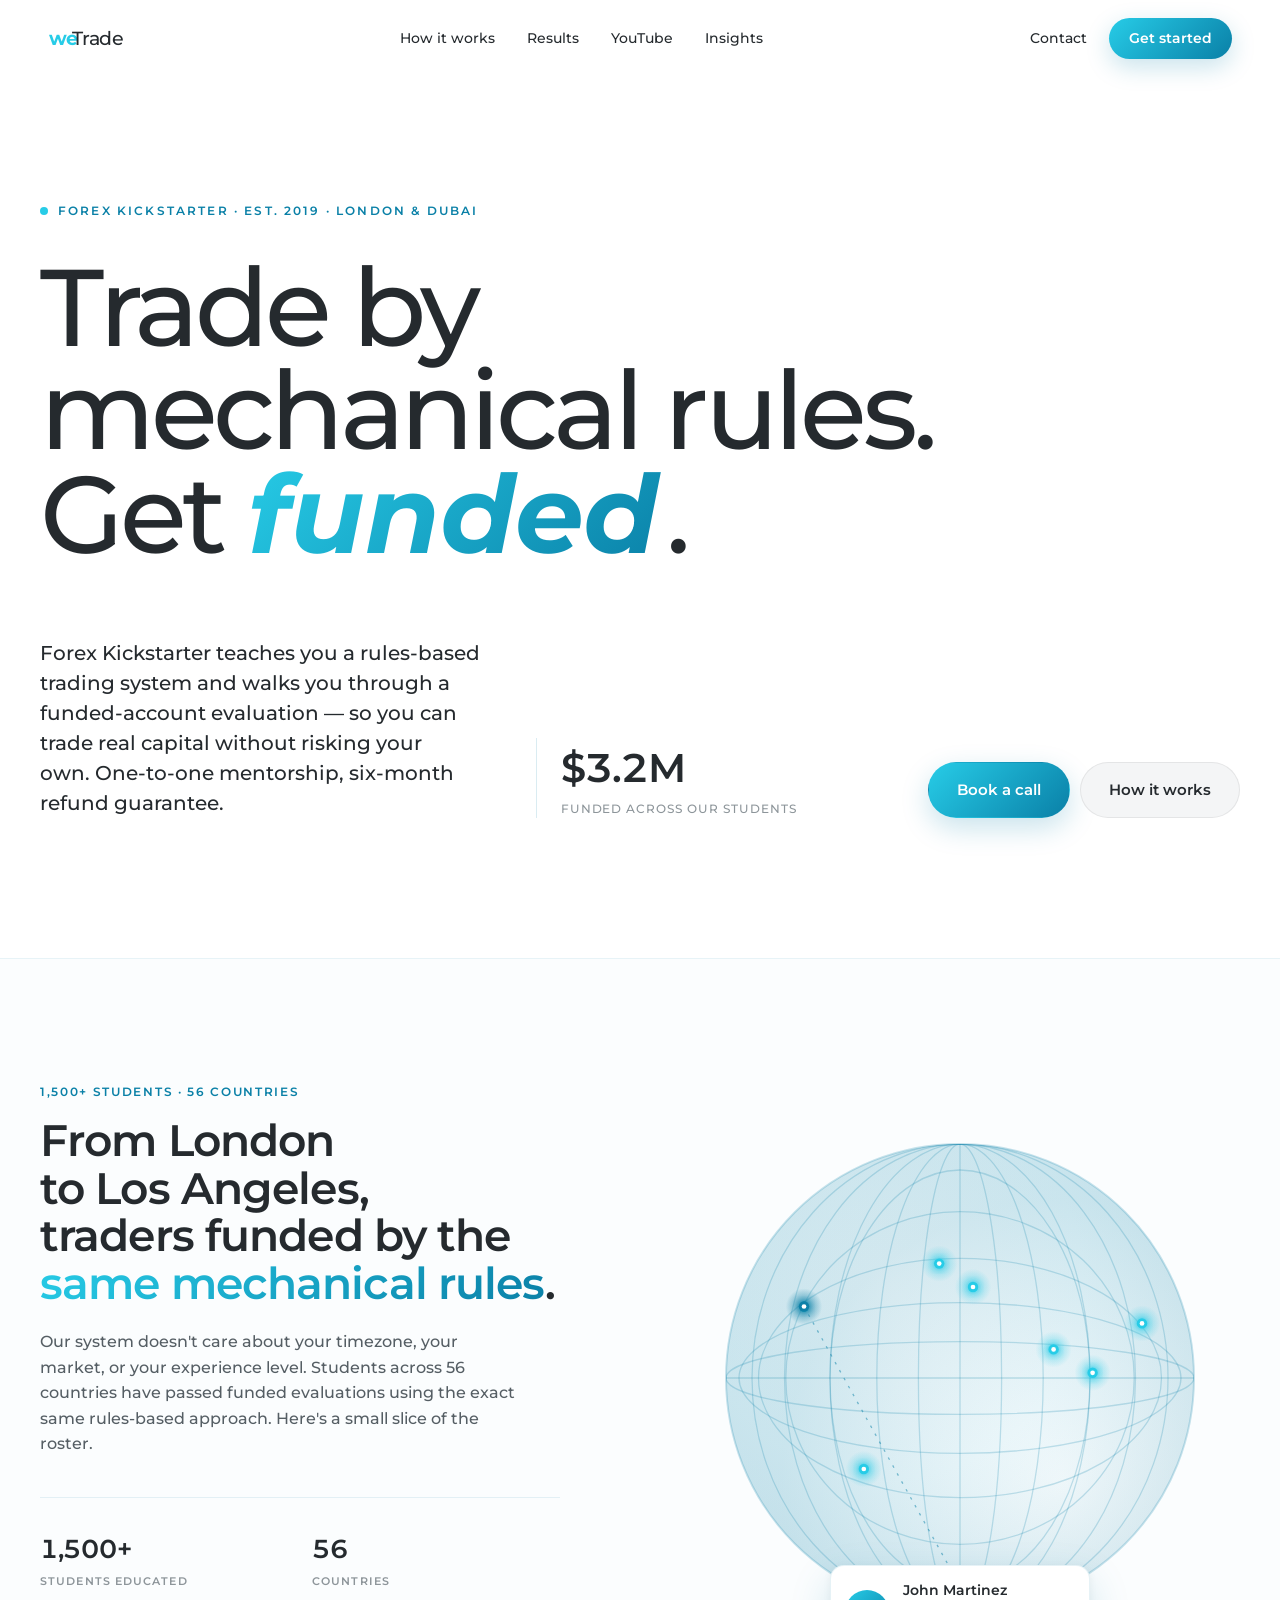
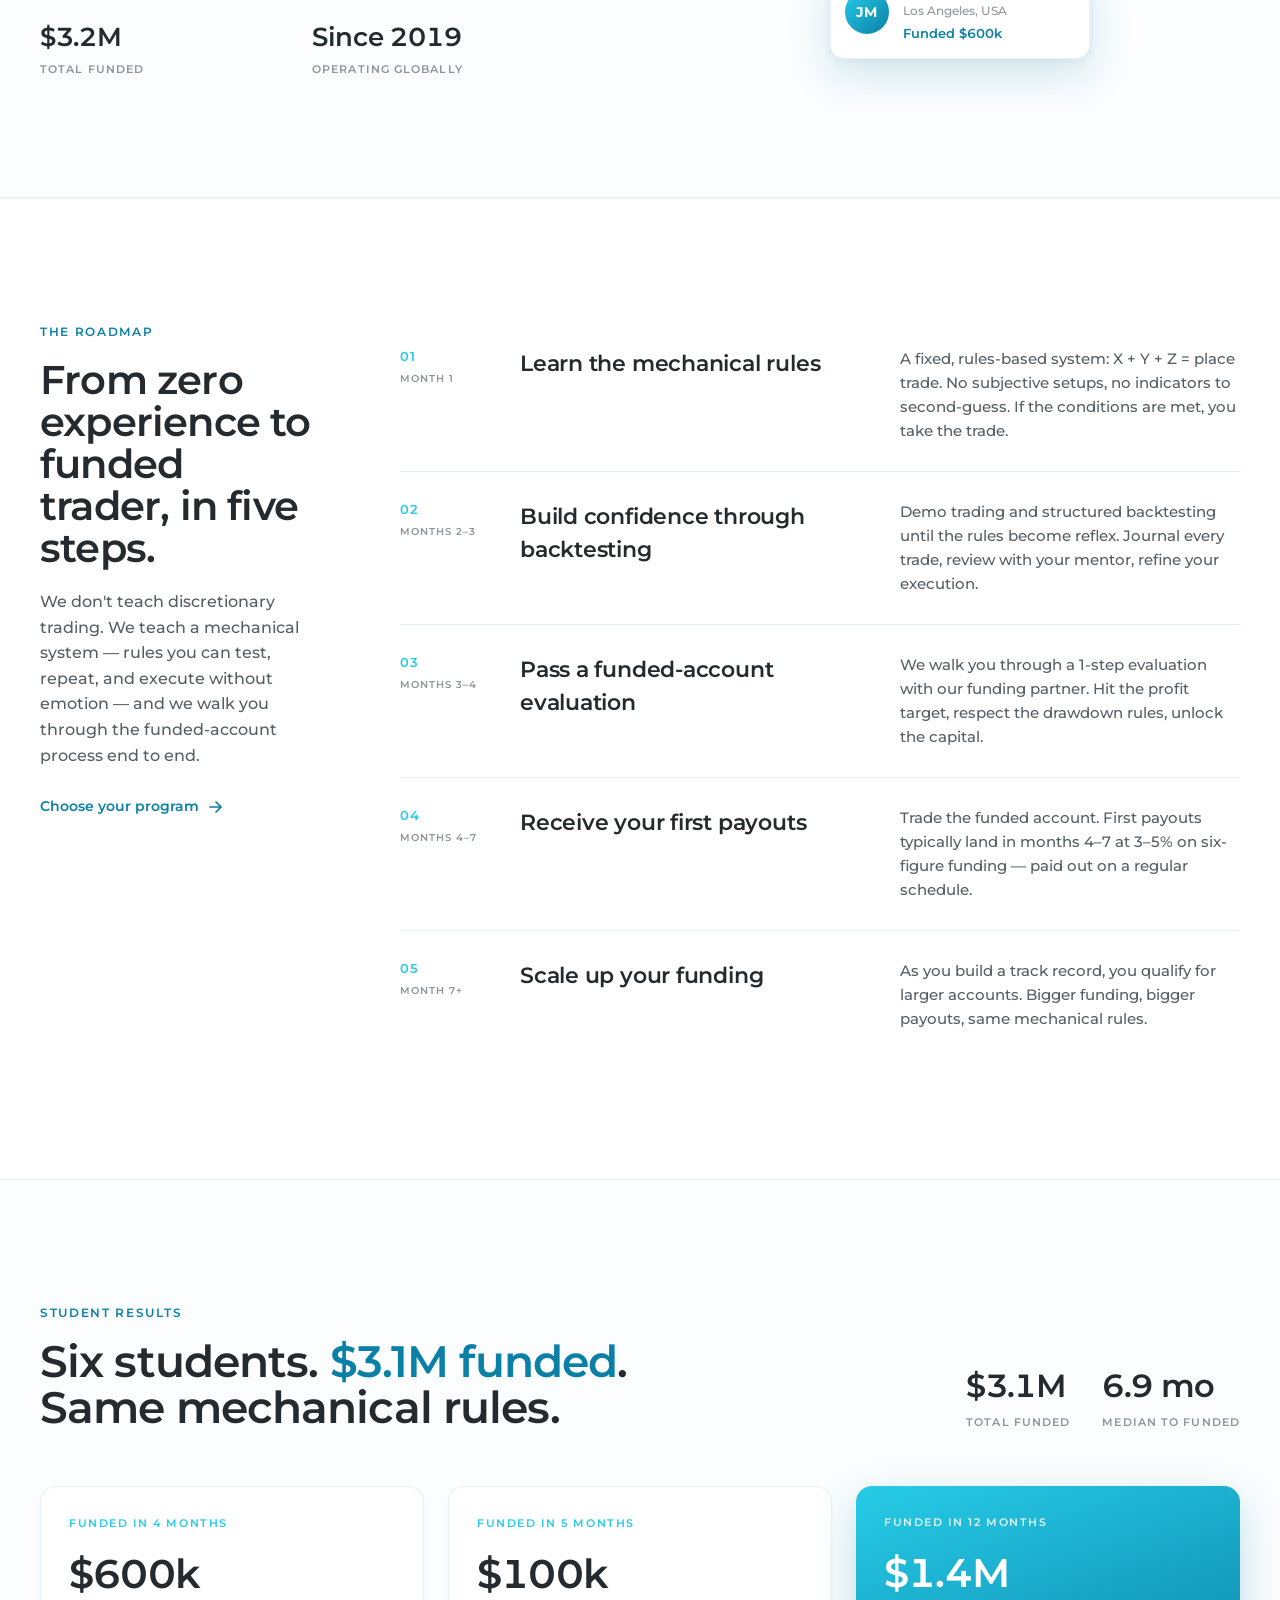
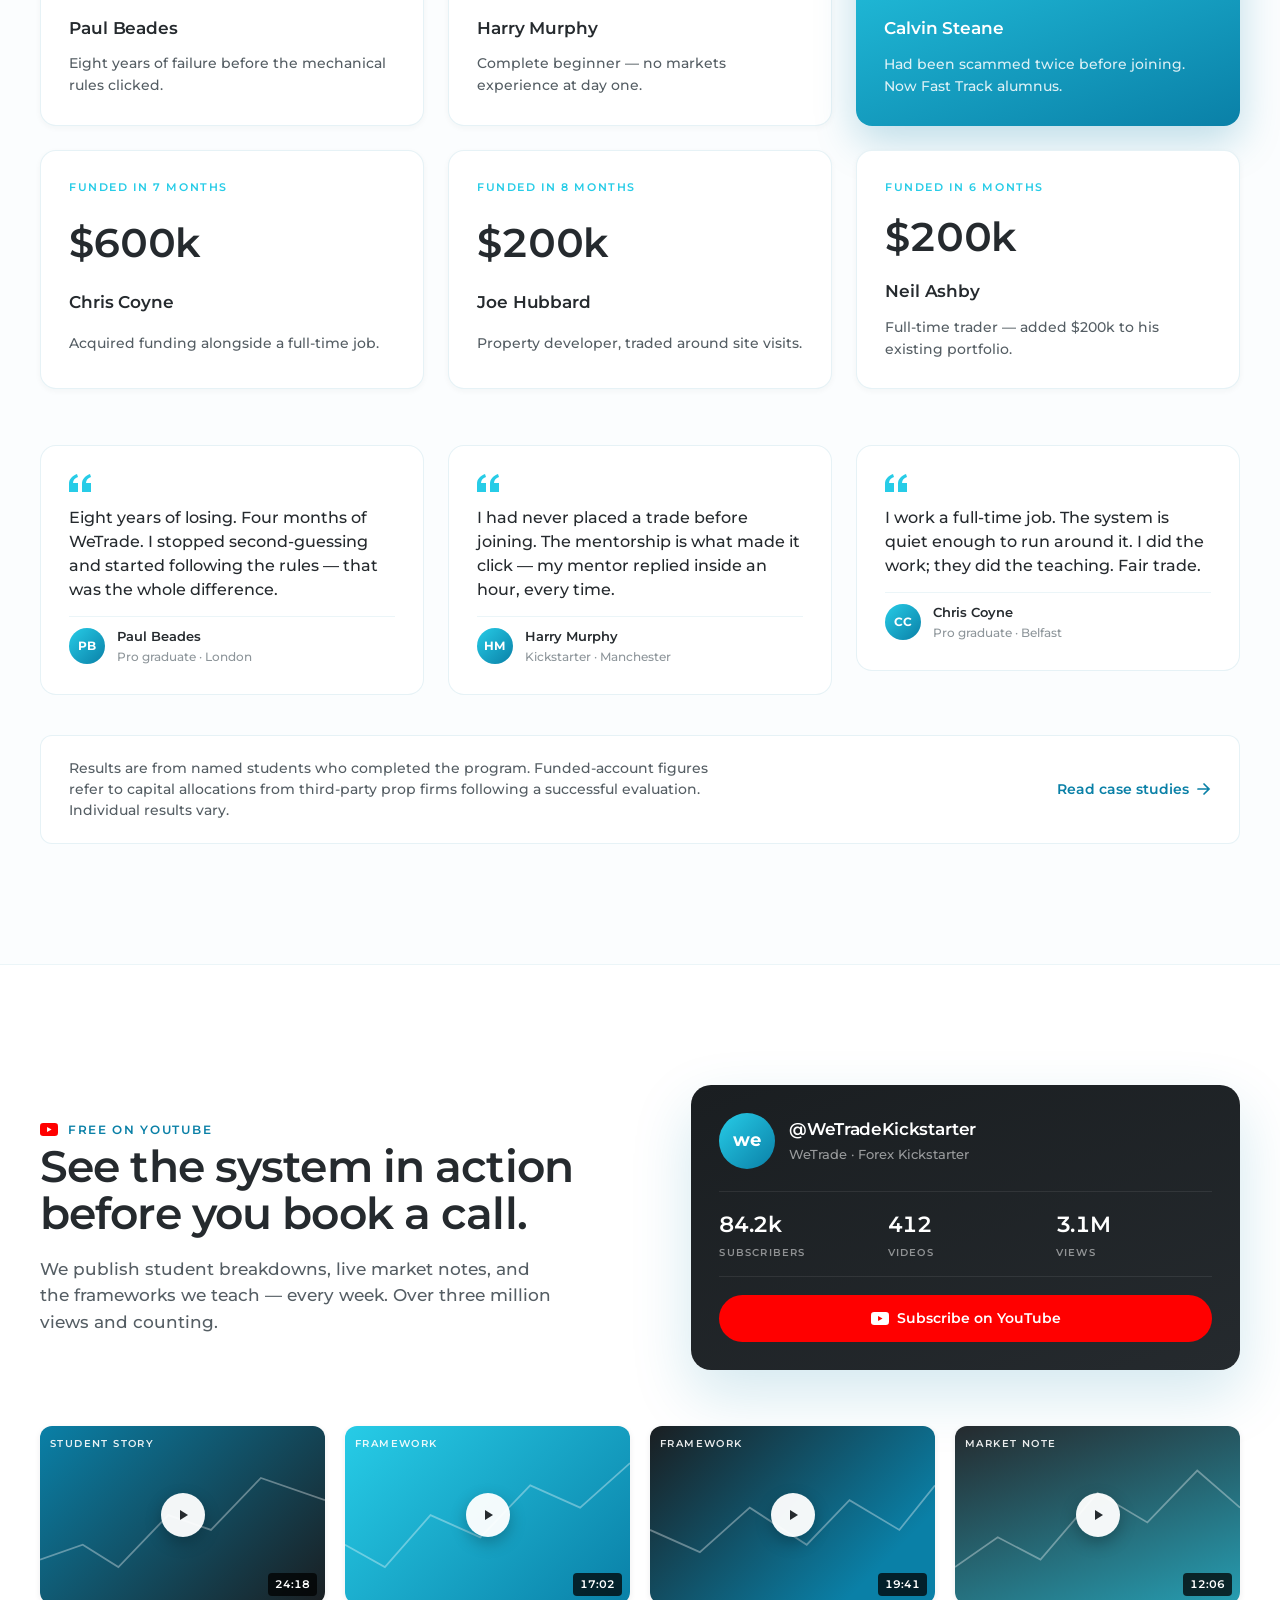
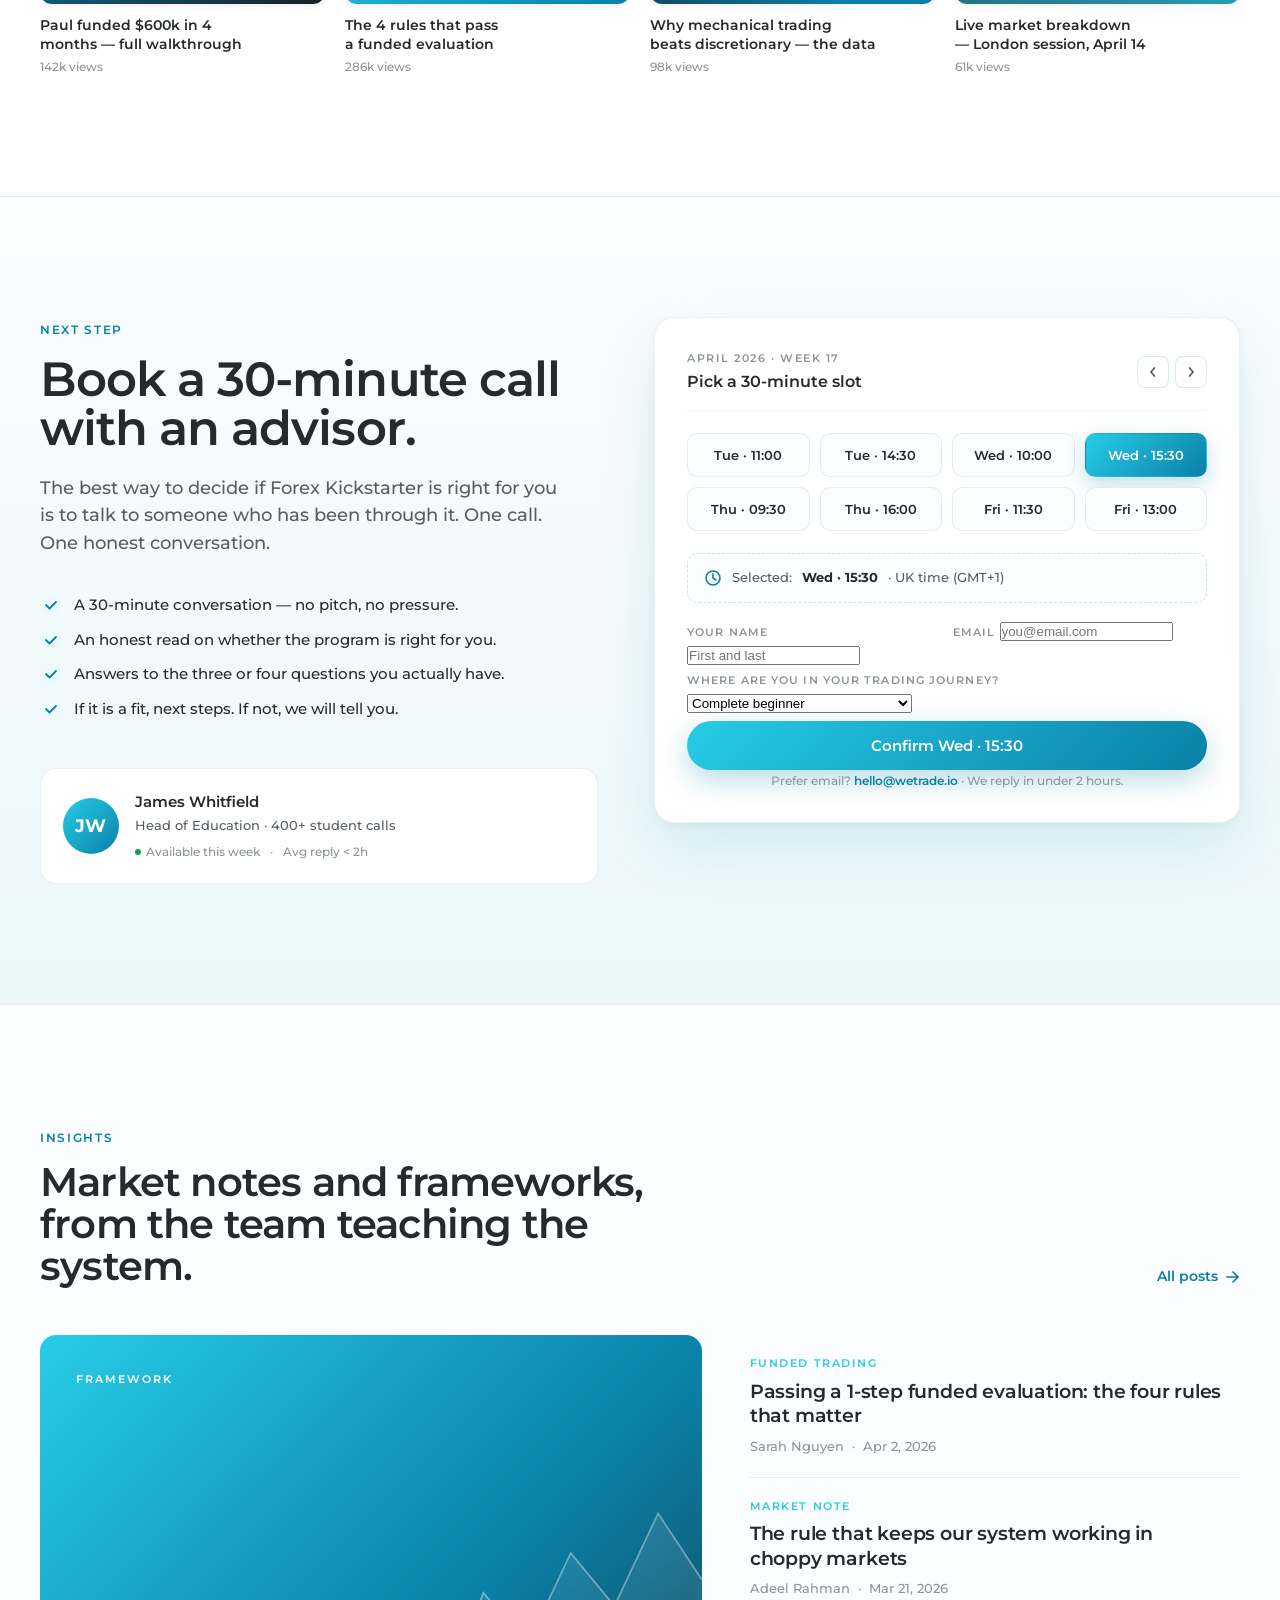
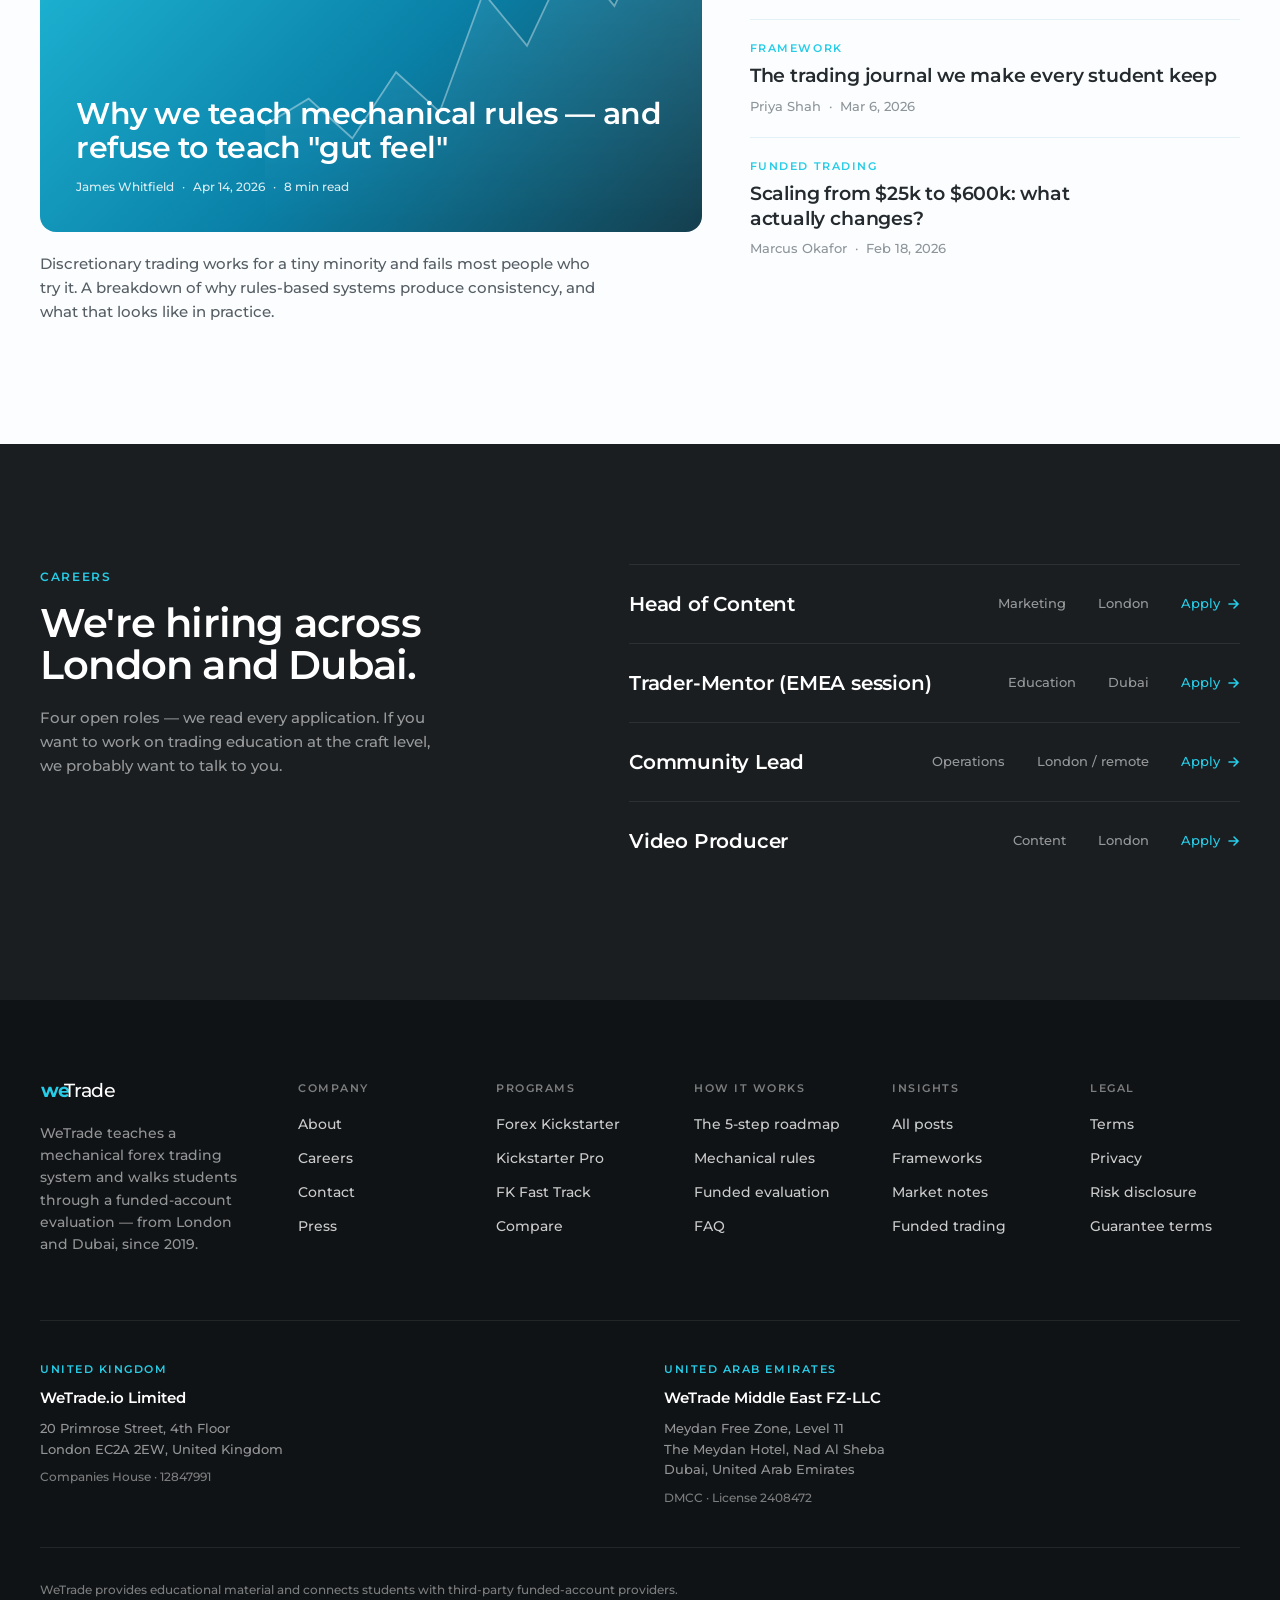
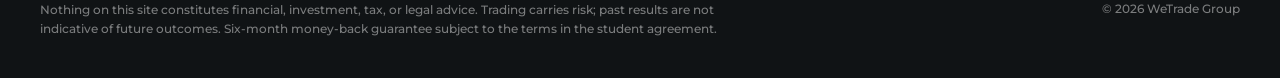
==== commit fb4dbf6e: "Replace London/Dubai entities section with animated globe + cycling students The "Two entities · One" ====
--- a/index.html
+++ b/index.html
@@ -101,126 +101,149 @@
       </div>
     </section>
 
-    <!-- =============== MAP TRUST =============== -->
-    <section class="map-trust" aria-labelledby="mapTrustTitle">
-      <svg class="map-trust__bg" aria-hidden="true">
-        <defs>
-          <pattern id="mtGrid" width="48" height="48" patternUnits="userSpaceOnUse">
-            <path d="M48 0H0V48" fill="none" stroke="rgba(10,128,167,.09)" stroke-width="1"/>
-          </pattern>
-        </defs>
-        <rect width="100%" height="100%" fill="url(#mtGrid)"/>
-      </svg>
-
-      <div class="map-trust__inner">
-        <div class="map-trust__head">
-          <div class="map-trust__copy">
-            <p class="eyebrow">Two entities · One company</p>
-            <h2 id="mapTrustTitle">
-              An operating business<br>
-              with students in <span class="grad-text">56&nbsp;countries</span>.
-            </h2>
-          </div>
-          <p class="map-trust__desc">
-            We operate from two registered entities — WeTrade.io Limited in London
-            and WeTrade Middle East FZ-LLC in Dubai. Course delivery, mentoring
-            and support are handled from both.
+    <!-- =============== GLOBE TRUST (students worldwide) =============== -->
+    <section class="globe-trust" aria-labelledby="globeTrustTitle">
+      <div class="globe-trust__inner">
+        <div class="globe-trust__copy">
+          <p class="eyebrow">1,500+ students · 56 countries</p>
+          <h2 id="globeTrustTitle">
+            From London to Los Angeles,<br>
+            traders funded by the <span class="grad-text">same mechanical rules</span>.
+          </h2>
+          <p class="globe-trust__desc">
+            Our system doesn't care about your timezone, your market, or your experience level.
+            Students across 56 countries have passed funded evaluations using the exact same
+            rules-based approach. Here's a small slice of the roster.
           </p>
-        </div>
-
-        <div class="map-trust__card">
-          <svg class="world-map" viewBox="0 0 1000 380" aria-hidden="true">
+          <dl class="globe-trust__stats">
+            <div>
+              <dt>1,500+</dt>
+              <dd>Students educated</dd>
+            </div>
+            <div>
+              <dt>56</dt>
+              <dd>Countries</dd>
+            </div>
+            <div>
+              <dt>$3.2M</dt>
+              <dd>Total funded</dd>
+            </div>
+            <div>
+              <dt>Since 2019</dt>
+              <dd>Operating globally</dd>
+            </div>
+          </dl>
+        </div>
+
+        <div class="globe-trust__stage">
+          <svg class="globe" viewBox="0 0 400 400" role="img" aria-label="Globe showing student locations worldwide">
             <defs>
-              <filter id="mtGlow" x="-50%" y="-50%" width="200%" height="200%">
-                <feGaussianBlur stdDeviation="4" result="b"/>
+              <radialGradient id="globeBg" cx="35%" cy="30%" r="75%">
+                <stop offset="0%" stop-color="#FFFFFF"/>
+                <stop offset="55%" stop-color="#F4FBFD"/>
+                <stop offset="100%" stop-color="#E6F1F5"/>
+              </radialGradient>
+              <radialGradient id="globeShade" cx="72%" cy="72%" r="60%">
+                <stop offset="0%" stop-color="rgba(10,128,167,0)"/>
+                <stop offset="100%" stop-color="rgba(10,128,167,.18)"/>
+              </radialGradient>
+              <radialGradient id="pinPulse" cx="50%" cy="50%" r="50%">
+                <stop offset="0%" stop-color="#27CCE7" stop-opacity=".55"/>
+                <stop offset="100%" stop-color="#27CCE7" stop-opacity="0"/>
+              </radialGradient>
+              <radialGradient id="pinPulseActive" cx="50%" cy="50%" r="50%">
+                <stop offset="0%" stop-color="#0A80A7" stop-opacity=".8"/>
+                <stop offset="100%" stop-color="#0A80A7" stop-opacity="0"/>
+              </radialGradient>
+              <filter id="pinGlow" x="-50%" y="-50%" width="200%" height="200%">
+                <feGaussianBlur stdDeviation="3" result="b"/>
                 <feMerge><feMergeNode in="b"/><feMergeNode in="SourceGraphic"/></feMerge>
               </filter>
-              <radialGradient id="mtPulse" cx="50%" cy="50%" r="50%">
-                <stop offset="0%" stop-color="#27CCE7" stop-opacity=".5"/>
-                <stop offset="100%" stop-color="#27CCE7" stop-opacity="0"/>
-              </radialGradient>
-              <linearGradient id="mtGrad" x1="0" x2="1" y1="0" y2="1">
-                <stop offset="0%" stop-color="#27CCE7"/>
-                <stop offset="100%" stop-color="#0A80A7"/>
-              </linearGradient>
+              <clipPath id="globeClip">
+                <circle cx="200" cy="200" r="180"/>
+              </clipPath>
             </defs>
 
-            <!-- latitude lines -->
-            <path d="M 20 95 Q 500 77, 980 95" stroke="rgba(10,128,167,.09)" stroke-width="1" fill="none"/>
-            <path d="M 20 150 Q 500 132, 980 150" stroke="rgba(10,128,167,.09)" stroke-width="1" fill="none"/>
-            <path d="M 20 205 Q 500 187, 980 205" stroke="rgba(10,128,167,.09)" stroke-width="1" fill="none"/>
-            <path d="M 20 260 Q 500 242, 980 260" stroke="rgba(10,128,167,.09)" stroke-width="1" fill="none"/>
-            <path d="M 20 315 Q 500 297, 980 315" stroke="rgba(10,128,167,.09)" stroke-width="1" fill="none"/>
-
-            <!-- UK silhouette -->
-            <g transform="translate(320, 70)">
-              <path d="M 40 30 Q 48 12, 64 16 Q 82 10, 92 26 L 100 44 Q 108 56, 98 70 L 104 88 Q 110 104, 98 118 Q 106 138, 90 150 L 72 158 Q 54 164, 44 152 Q 30 148, 28 130 L 22 110 Q 14 92, 26 78 L 20 60 Q 16 44, 30 36 Z"
-                    fill="rgba(10,128,167,.06)" stroke="rgba(10,128,167,.35)" stroke-width="1.25"/>
-              <path d="M 4 104 Q 0 90, 12 86 Q 22 92, 18 106 Q 14 118, 4 112 Z"
-                    fill="rgba(10,128,167,.06)" stroke="rgba(10,128,167,.35)" stroke-width="1.25"/>
+            <!-- sphere body -->
+            <circle cx="200" cy="200" r="180" fill="url(#globeBg)" stroke="rgba(10,128,167,.22)" stroke-width="1.5"/>
+
+            <!-- lat/long grid -->
+            <g clip-path="url(#globeClip)" class="globe-grid">
+              <!-- equator -->
+              <line x1="20" y1="200" x2="380" y2="200"/>
+              <!-- parallels -->
+              <ellipse cx="200" cy="200" rx="180" ry="28"/>
+              <ellipse cx="200" cy="200" rx="170" ry="58"/>
+              <ellipse cx="200" cy="200" rx="155" ry="92"/>
+              <ellipse cx="200" cy="200" rx="134" ry="128"/>
+              <ellipse cx="200" cy="200" rx="100" ry="160"/>
+              <!-- prime meridian -->
+              <line x1="200" y1="20" x2="200" y2="380"/>
+              <!-- meridians -->
+              <ellipse cx="200" cy="200" rx="32" ry="180"/>
+              <ellipse cx="200" cy="200" rx="64" ry="180"/>
+              <ellipse cx="200" cy="200" rx="100" ry="180"/>
+              <ellipse cx="200" cy="200" rx="135" ry="180"/>
+              <ellipse cx="200" cy="200" rx="160" ry="180"/>
             </g>
 
-            <!-- Arabian Peninsula (UAE) -->
-            <g transform="translate(610, 140)">
-              <path d="M 10 30 Q 20 10, 48 14 L 96 8 Q 130 4, 168 22 L 210 48 Q 230 60, 232 86 L 230 130 Q 224 160, 200 176 L 160 184 Q 120 190, 90 172 L 50 150 Q 18 134, 10 96 Z"
-                    fill="rgba(10,128,167,.06)" stroke="rgba(10,128,167,.35)" stroke-width="1.25"/>
-            </g>
-
-            <!-- connection arc -->
-            <path d="M 378 150 Q 560 40, 820 210" stroke="#27CCE7" stroke-width="1.5"
-                  stroke-dasharray="2 6" fill="none" opacity=".5"/>
-
-            <!-- London pin -->
-            <g transform="translate(378, 150)">
-              <circle class="pulse-halo" r="36" fill="url(#mtPulse)"/>
-              <circle r="7" fill="#27CCE7" filter="url(#mtGlow)"/>
-              <circle r="3" fill="#fff"/>
-              <g transform="translate(16, -6)">
-                <rect x="-2" y="-14" width="110" height="36" rx="8" fill="#fff" stroke="rgba(10,128,167,.15)"/>
-                <text x="10" y="0" font-family="Montserrat, sans-serif" font-size="11" font-weight="700" letter-spacing="1.2" fill="#252A2E">LONDON</text>
-                <text x="10" y="14" font-family="Montserrat, sans-serif" font-size="10" font-weight="500" fill="#555E64">WeTrade.io Ltd · UK</text>
+            <!-- shadow on lower-right edge for 3D feel -->
+            <circle cx="200" cy="200" r="180" fill="url(#globeShade)" pointer-events="none"/>
+
+            <!-- callout line drawn from active pin to callout anchor -->
+            <line id="calloutLine" class="callout-line" x1="80" y1="145" x2="200" y2="360"
+                  stroke="#0A80A7" stroke-width="1" stroke-dasharray="2 5" opacity=".5"/>
+
+            <!-- pins -->
+            <g class="pins">
+              <g class="pin" data-pin="la" transform="translate(80, 145)">
+                <circle class="pin-halo" r="14" fill="url(#pinPulse)"/>
+                <circle class="pin-dot" r="4" fill="#27CCE7" filter="url(#pinGlow)"/>
+                <circle r="1.8" fill="#fff"/>
+              </g>
+              <g class="pin" data-pin="manchester" transform="translate(184, 112)">
+                <circle class="pin-halo" r="14" fill="url(#pinPulse)"/>
+                <circle class="pin-dot" r="4" fill="#27CCE7" filter="url(#pinGlow)"/>
+                <circle r="1.8" fill="#fff"/>
+              </g>
+              <g class="pin" data-pin="paris" transform="translate(210, 130)">
+                <circle class="pin-halo" r="14" fill="url(#pinPulse)"/>
+                <circle class="pin-dot" r="4" fill="#27CCE7" filter="url(#pinGlow)"/>
+                <circle r="1.8" fill="#fff"/>
+              </g>
+              <g class="pin" data-pin="dubai" transform="translate(272, 178)">
+                <circle class="pin-halo" r="14" fill="url(#pinPulse)"/>
+                <circle class="pin-dot" r="4" fill="#27CCE7" filter="url(#pinGlow)"/>
+                <circle r="1.8" fill="#fff"/>
+              </g>
+              <g class="pin" data-pin="mumbai" transform="translate(302, 196)">
+                <circle class="pin-halo" r="14" fill="url(#pinPulse)"/>
+                <circle class="pin-dot" r="4" fill="#27CCE7" filter="url(#pinGlow)"/>
+                <circle r="1.8" fill="#fff"/>
+              </g>
+              <g class="pin" data-pin="tokyo" transform="translate(340, 158)">
+                <circle class="pin-halo" r="14" fill="url(#pinPulse)"/>
+                <circle class="pin-dot" r="4" fill="#27CCE7" filter="url(#pinGlow)"/>
+                <circle r="1.8" fill="#fff"/>
+              </g>
+              <g class="pin" data-pin="saopaulo" transform="translate(126, 270)">
+                <circle class="pin-halo" r="14" fill="url(#pinPulse)"/>
+                <circle class="pin-dot" r="4" fill="#27CCE7" filter="url(#pinGlow)"/>
+                <circle r="1.8" fill="#fff"/>
               </g>
             </g>
-
-            <!-- Dubai pin -->
-            <g transform="translate(820, 210)">
-              <circle class="pulse-halo" r="36" fill="url(#mtPulse)"/>
-              <circle r="7" fill="#0A80A7" filter="url(#mtGlow)"/>
-              <circle r="3" fill="#fff"/>
-              <g transform="translate(-132, -6)">
-                <rect x="0" y="-14" width="116" height="36" rx="8" fill="#fff" stroke="rgba(10,128,167,.15)"/>
-                <text x="10" y="0" font-family="Montserrat, sans-serif" font-size="11" font-weight="700" letter-spacing="1.2" fill="#252A2E">DUBAI</text>
-                <text x="10" y="14" font-family="Montserrat, sans-serif" font-size="10" font-weight="500" fill="#555E64">WeTrade ME FZ-LLC</text>
-              </g>
-            </g>
-
-            <!-- headline stat panel -->
-            <g transform="translate(500, 280)">
-              <rect x="-120" y="-46" width="240" height="76" rx="14" fill="url(#mtGrad)"/>
-              <text x="0" y="-16" text-anchor="middle" font-family="Montserrat, sans-serif" font-size="11" font-weight="600" letter-spacing="1.4" fill="rgba(255,255,255,.7)">STUDENTS EDUCATED</text>
-              <text x="0" y="16" text-anchor="middle" font-family="Montserrat, sans-serif" font-size="36" font-weight="700" letter-spacing="-0.5" fill="#fff">1,500+</text>
-            </g>
           </svg>
-        </div>
-
-        <dl class="map-trust__stats">
-          <div>
-            <dt class="map-trust__stat-v">1,500+</dt>
-            <dd class="map-trust__stat-k">Students educated</dd>
-          </div>
-          <div>
-            <dt class="map-trust__stat-v">Since 2019</dt>
-            <dd class="map-trust__stat-k">Years running</dd>
-          </div>
-          <div>
-            <dt class="map-trust__stat-v">London · Dubai</dt>
-            <dd class="map-trust__stat-k">Offices</dd>
-          </div>
-          <div>
-            <dt class="map-trust__stat-v">240+</dt>
-            <dd class="map-trust__stat-k">Live sessions / year</dd>
-          </div>
-        </dl>
+
+          <!-- rotating student callout -->
+          <figure class="student-callout" id="studentCallout" aria-live="polite">
+            <div class="student-callout__avatar" id="studentAvatar">JM</div>
+            <figcaption class="student-callout__info">
+              <div class="student-callout__name" id="studentName">John Martinez</div>
+              <div class="student-callout__loc" id="studentLoc">Los Angeles, USA</div>
+              <div class="student-callout__funded" id="studentFunded">Funded $600k</div>
+            </figcaption>
+          </figure>
+        </div>
       </div>
     </section>
 
--- a/styles-home.css
+++ b/styles-home.css
@@ -393,6 +393,12 @@
 .hero__title .grad-text {
   font-weight: 700;
   font-style: italic;
+  /* italic glyph leans right past its advance width; background-clip:text
+     plus the H1's negative tracking clips the trailing curve and crowds
+     the period. Reset tracking to 0 and reserve a sliver of end padding. */
+  letter-spacing: 0;
+  padding-inline-end: 0.06em;
+  margin-inline-end: 0.02em;
 }
 .hero__row {
   margin-top: 72px;
@@ -435,88 +441,150 @@
 }
 
 /* =========================
-   8. MAP TRUST
+   8. GLOBE TRUST (students worldwide)
    ========================= */
-.map-trust {
+.globe-trust {
   position: relative;
-  padding: 120px 24px;
+  padding: 120px 28px;
   background: var(--bg-surface);
   border-top: 1px solid var(--border-hair);
   border-bottom: 1px solid var(--border-hair);
   overflow: hidden;
 }
-.map-trust__bg {
-  position: absolute;
-  inset: 0;
-  width: 100%;
-  height: 100%;
-  pointer-events: none;
-}
-.map-trust__inner {
+.globe-trust__inner {
   position: relative;
   max-width: var(--container);
   margin-inline: auto;
   display: grid;
-  gap: 48px;
-}
-.map-trust__head {
-  display: flex;
-  gap: 48px;
-  align-items: flex-end;
-  justify-content: space-between;
-  flex-wrap: wrap;
-}
-.map-trust__copy { max-width: 560px; }
-.map-trust__copy h2 {
+  grid-template-columns: 1fr 1fr;
+  gap: 80px;
+  align-items: center;
+}
+.globe-trust__copy { max-width: 520px; }
+.globe-trust__copy h2 {
   margin-top: 14px;
-  font-size: clamp(28px, 4.2vw, 48px);
+  font-size: clamp(28px, 3.8vw, 44px);
   font-weight: 600;
   letter-spacing: -.02em;
-  line-height: 1.05;
-  color: var(--fg1);
-}
-.map-trust__desc {
-  max-width: 360px;
+  line-height: 1.08;
+  color: var(--fg1);
+  text-wrap: balance;
+}
+.globe-trust__desc {
+  margin-top: 22px;
   font-size: 16px;
-  line-height: 1.55;
+  line-height: 1.6;
   color: var(--fg2);
-}
-.map-trust__card {
+  max-width: 480px;
+}
+.globe-trust__stats {
+  display: grid;
+  grid-template-columns: repeat(2, 1fr);
+  gap: 28px 24px;
+  margin: 40px 0 0;
+  padding-top: 32px;
+  border-top: 1px solid var(--border-hair-strong);
+}
+.globe-trust__stats dt {
+  font-size: 26px;
+  font-weight: 600;
+  letter-spacing: -.01em;
+  color: var(--fg1);
+  font-variant-numeric: tabular-nums;
+}
+.globe-trust__stats dd {
+  font-size: 11px;
+  font-weight: 600;
+  letter-spacing: .1em;
+  text-transform: uppercase;
+  color: var(--fg3);
+  margin-top: 4px;
+}
+
+.globe-trust__stage {
   position: relative;
+  width: 100%;
+  max-width: 520px;
+  margin-inline: auto;
+  aspect-ratio: 1;
+}
+.globe {
+  width: 100%;
+  height: 100%;
+  display: block;
+}
+.globe-grid {
+  stroke: rgba(10,128,167,.22);
+  stroke-width: 1;
+  fill: none;
+}
+
+@keyframes pinPulse {
+  0%   { r: 6;  opacity: .9; }
+  70%  { r: 22; opacity: 0; }
+  100% { r: 6;  opacity: 0; }
+}
+.pin-halo { animation: pinPulse 2.6s ease-out infinite; }
+.pin[data-pin="manchester"] .pin-halo { animation-delay: .3s; }
+.pin[data-pin="paris"]      .pin-halo { animation-delay: .6s; }
+.pin[data-pin="dubai"]      .pin-halo { animation-delay: .9s; }
+.pin[data-pin="mumbai"]     .pin-halo { animation-delay: 1.2s; }
+.pin[data-pin="tokyo"]      .pin-halo { animation-delay: 1.5s; }
+.pin[data-pin="saopaulo"]   .pin-halo { animation-delay: 1.8s; }
+
+.pin { transition: transform .4s var(--ease); }
+.pin.is-active .pin-dot { fill: #0A80A7; }
+.pin.is-active .pin-halo { fill: url(#pinPulseActive); animation-duration: 1.6s; }
+.pin.is-active { transform-box: fill-box; }
+
+.callout-line {
+  transition: x1 .6s var(--ease), y1 .6s var(--ease), opacity .4s var(--ease);
+}
+
+.student-callout {
+  position: absolute;
+  left: 50%;
+  bottom: -4%;
+  transform: translateX(-50%);
+  margin: 0;
+  display: flex;
+  align-items: center;
+  gap: 14px;
+  padding: 14px 20px 14px 14px;
+  min-width: 260px;
   background: #fff;
-  border-radius: var(--r-2xl);
-  padding: 56px 56px 44px;
-  box-shadow: var(--shadow-lg);
-  overflow: hidden;
-}
-.map-trust__stats {
-  display: grid;
-  grid-template-columns: repeat(4, 1fr);
-  gap: 32px;
-  border-top: 1px solid var(--border-hair-strong);
-  padding-top: 32px;
-}
-.map-trust__stat-v {
-  font-size: 28px;
-  font-weight: 600;
-  letter-spacing: -.01em;
-  color: var(--fg1);
-  margin-bottom: 4px;
-}
-.map-trust__stat-k {
-  font-size: 12px;
-  font-weight: 500;
-  letter-spacing: .06em;
-  text-transform: uppercase;
-  color: var(--fg2);
-}
-
-@keyframes mapPulse {
-  0%, 100% { opacity: .35; transform: scale(1); }
-  50% { opacity: .75; transform: scale(1.1); }
-}
-.world-map { width: 100%; height: auto; display: block; }
-.world-map .pulse-halo { animation: mapPulse 2.4s ease-in-out infinite; transform-origin: center; transform-box: fill-box; }
+  border-radius: 14px;
+  border: 1px solid var(--border-hair-strong);
+  box-shadow: 0 16px 40px rgba(10,128,167,.18), 0 2px 8px rgba(37,42,46,.05);
+  transition: opacity .35s var(--ease), transform .35s var(--ease);
+}
+.student-callout.is-swap {
+  opacity: 0;
+  transform: translateX(-50%) translateY(4px);
+}
+.student-callout__avatar {
+  flex-shrink: 0;
+  width: 44px; height: 44px;
+  border-radius: var(--r-pill);
+  background: var(--gradient-brand);
+  color: #fff;
+  display: flex;
+  align-items: center;
+  justify-content: center;
+  font-size: 14px;
+  font-weight: 700;
+  letter-spacing: .04em;
+}
+.student-callout__info { display: grid; gap: 1px; }
+.student-callout__name { font-size: 14px; font-weight: 600; color: var(--fg1); }
+.student-callout__loc { font-size: 12px; color: var(--fg3); }
+.student-callout__funded {
+  font-size: 13px;
+  font-weight: 600;
+  color: var(--color-teal);
+  margin-top: 3px;
+  font-variant-numeric: tabular-nums;
+}
 
 /* =========================
    9. PROGRAMME / ROADMAP
@@ -1485,9 +1553,10 @@
   }
   .hero__stat { grid-column: 1 / -1; border-left: none; border-top: 1px solid var(--border-hair-teal); padding: 20px 0 0; }
 
-  .map-trust { padding: 88px 24px; }
-  .map-trust__card { padding: 36px 28px 28px; }
-  .map-trust__stats { grid-template-columns: repeat(4, 1fr); gap: 20px; }
+  .globe-trust { padding: 88px 24px; }
+  .globe-trust__inner { grid-template-columns: 1fr; gap: 48px; }
+  .globe-trust__stage { max-width: 440px; }
+  .globe-trust__stats { grid-template-columns: repeat(4, 1fr); gap: 20px; }
 
   .programme { padding: 88px 24px; }
   .programme__grid { grid-template-columns: 1fr; gap: 40px; }
@@ -1529,13 +1598,14 @@
   .hero__row { margin-top: 40px; grid-template-columns: 1fr; gap: 24px; }
   .hero__lede { font-size: 17px; }
 
-  .map-trust { padding: 56px 20px 64px; }
-  .map-trust__inner { gap: 32px; }
-  .map-trust__head { flex-direction: column; align-items: flex-start; gap: 12px; }
-  .map-trust__desc { display: none; }
-  .map-trust__card { padding: 28px 20px 24px; }
-  .map-trust__stats { grid-template-columns: 1fr 1fr; gap: 20px; padding-top: 24px; }
-  .map-trust__stat-v { font-size: 22px; }
+  .globe-trust { padding: 56px 20px 72px; }
+  .globe-trust__inner { gap: 36px; }
+  .globe-trust__stage { max-width: 360px; }
+  .globe-trust__stats { grid-template-columns: 1fr 1fr; gap: 20px; margin-top: 28px; padding-top: 24px; }
+  .globe-trust__stats dt { font-size: 22px; }
+  .student-callout { min-width: 0; width: 92%; bottom: -6%; padding: 12px 14px; }
+  .student-callout__avatar { width: 38px; height: 38px; font-size: 12px; }
+  .student-callout__name { font-size: 13px; }
 
   .programme { padding: 64px 20px; }
   .programme__rows { gap: 20px; }
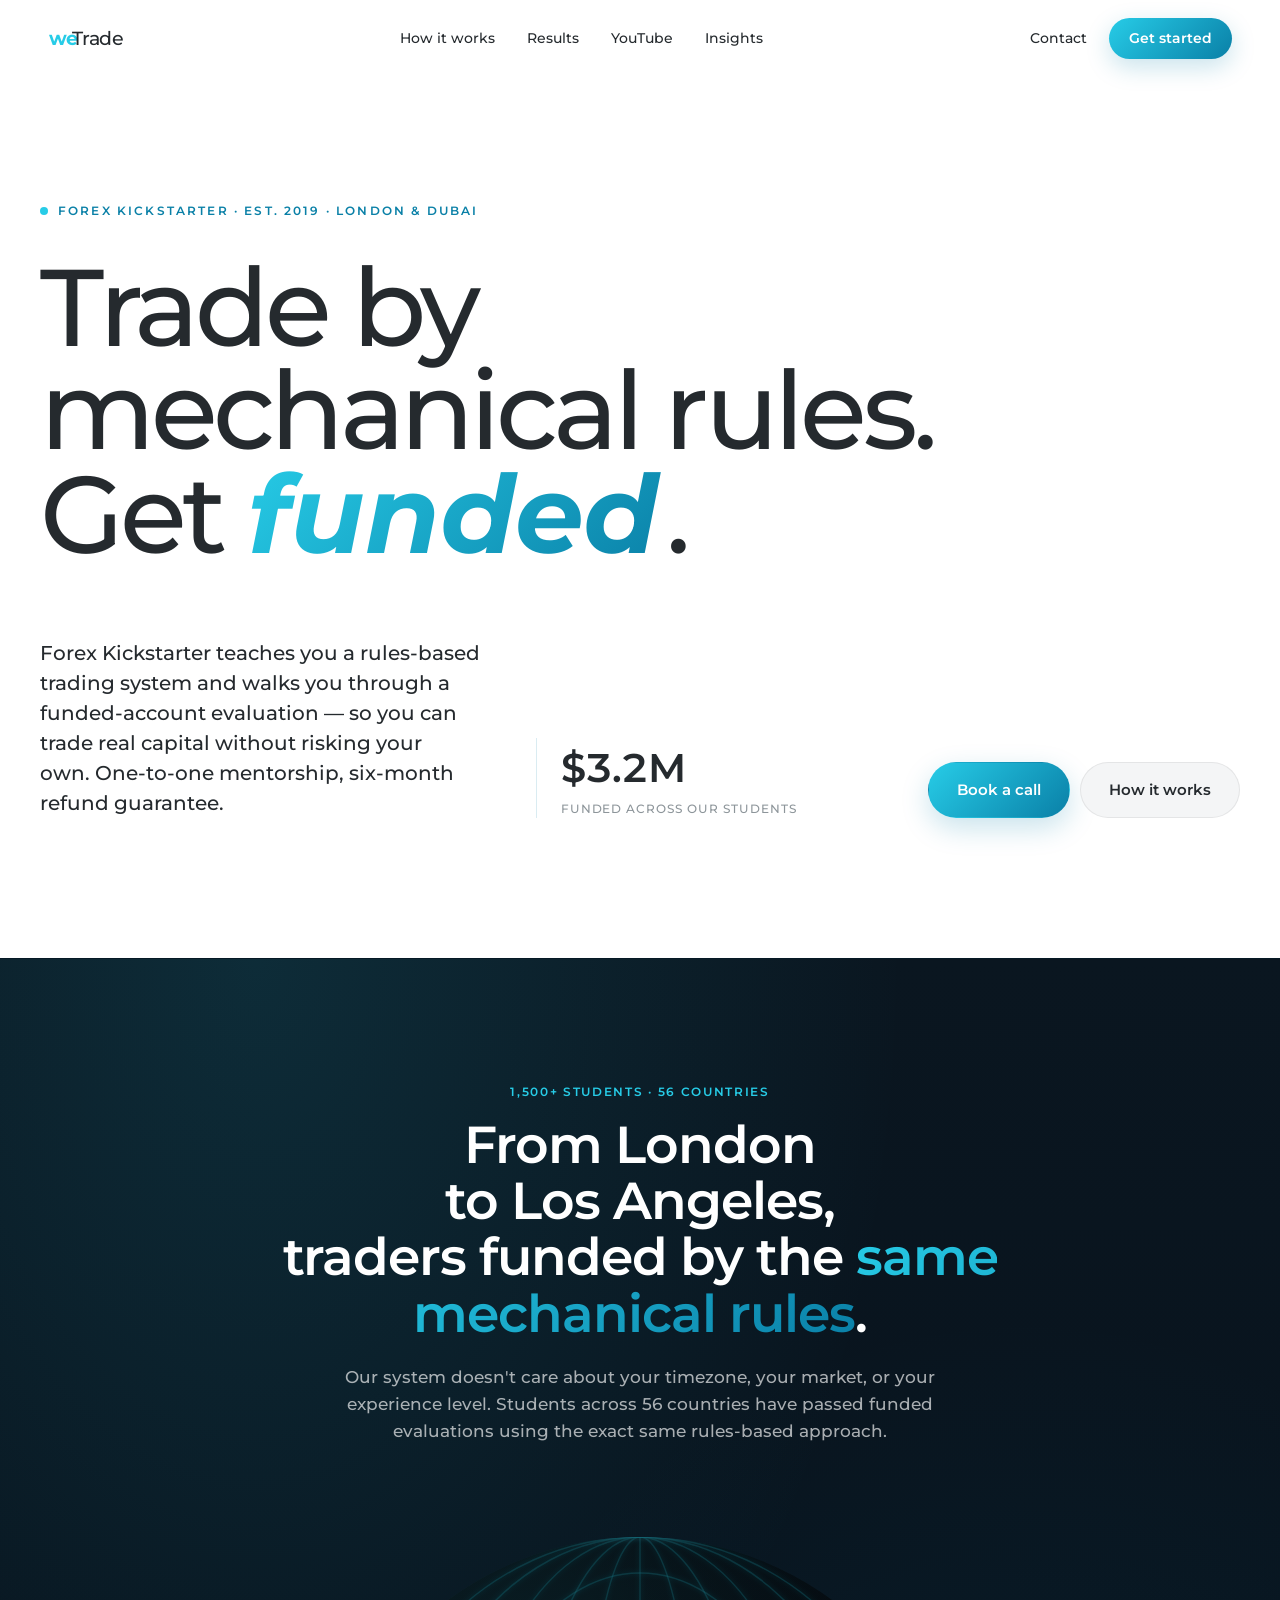
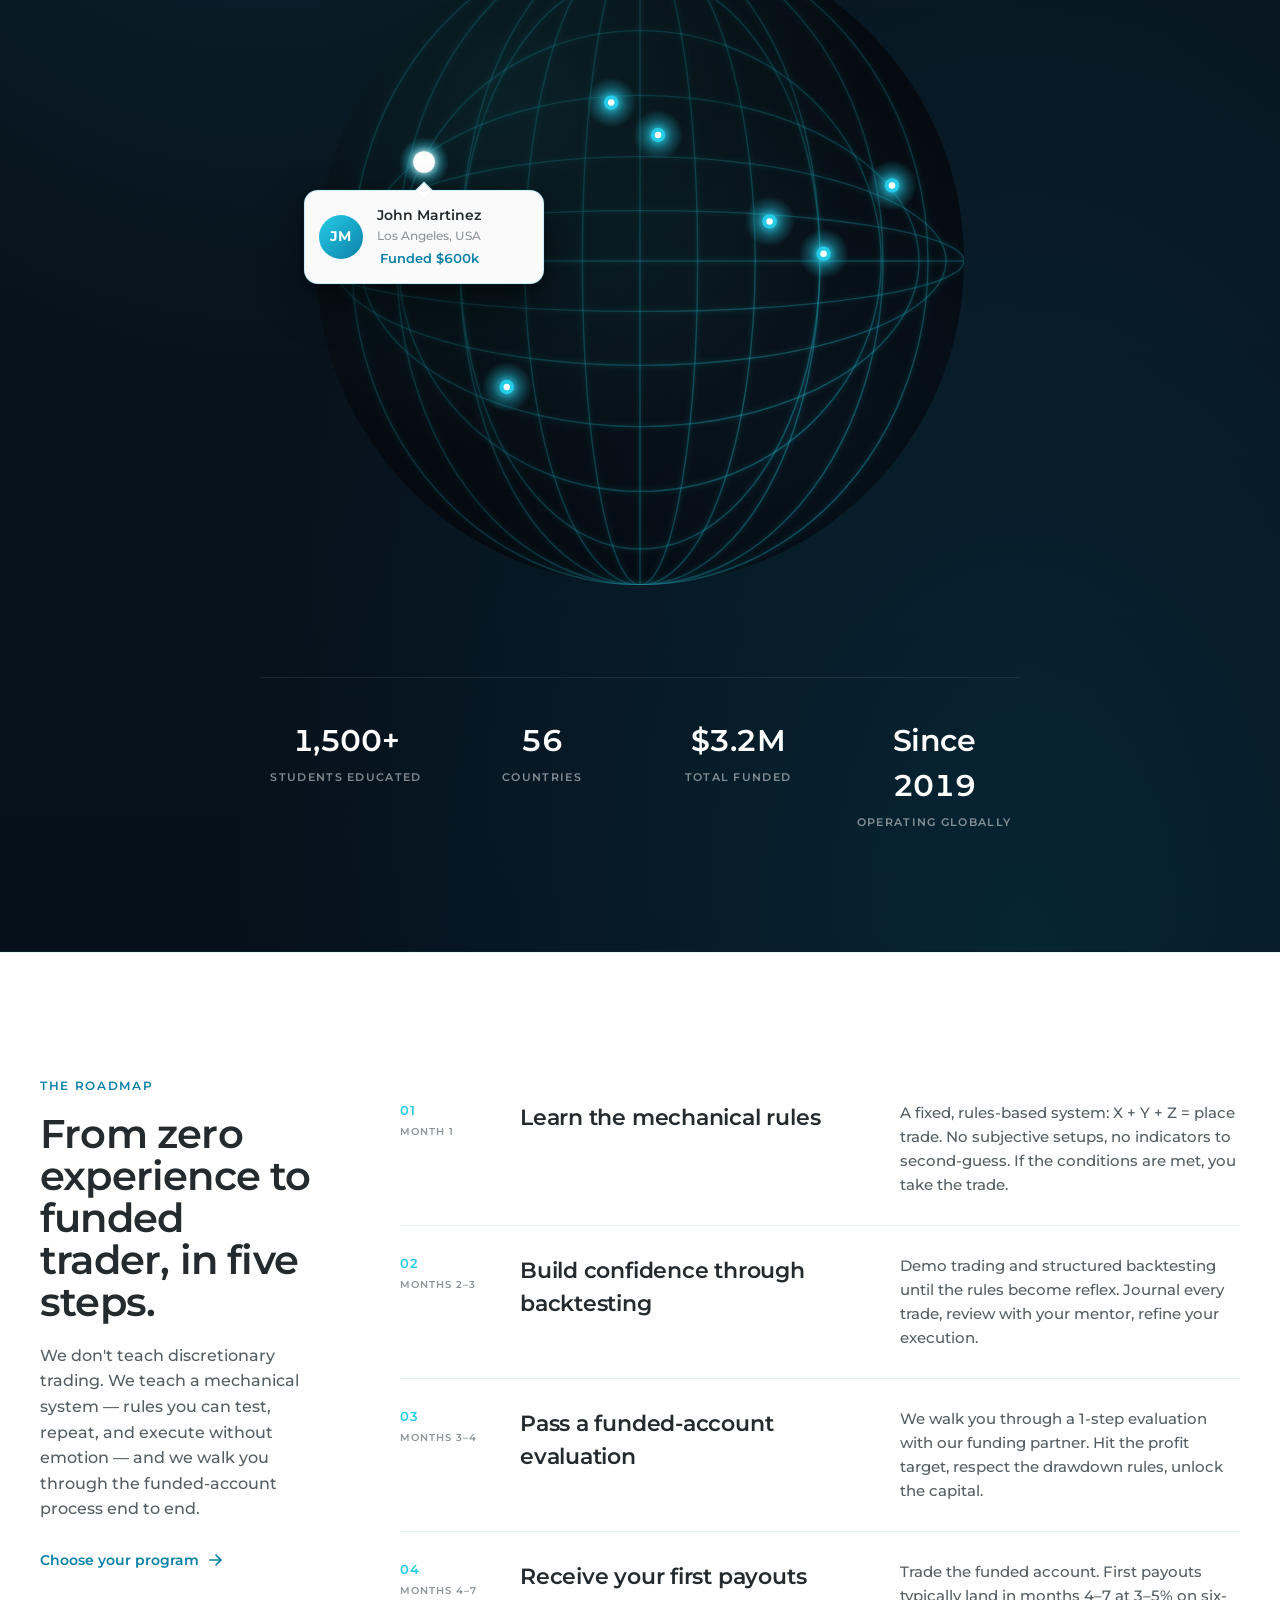
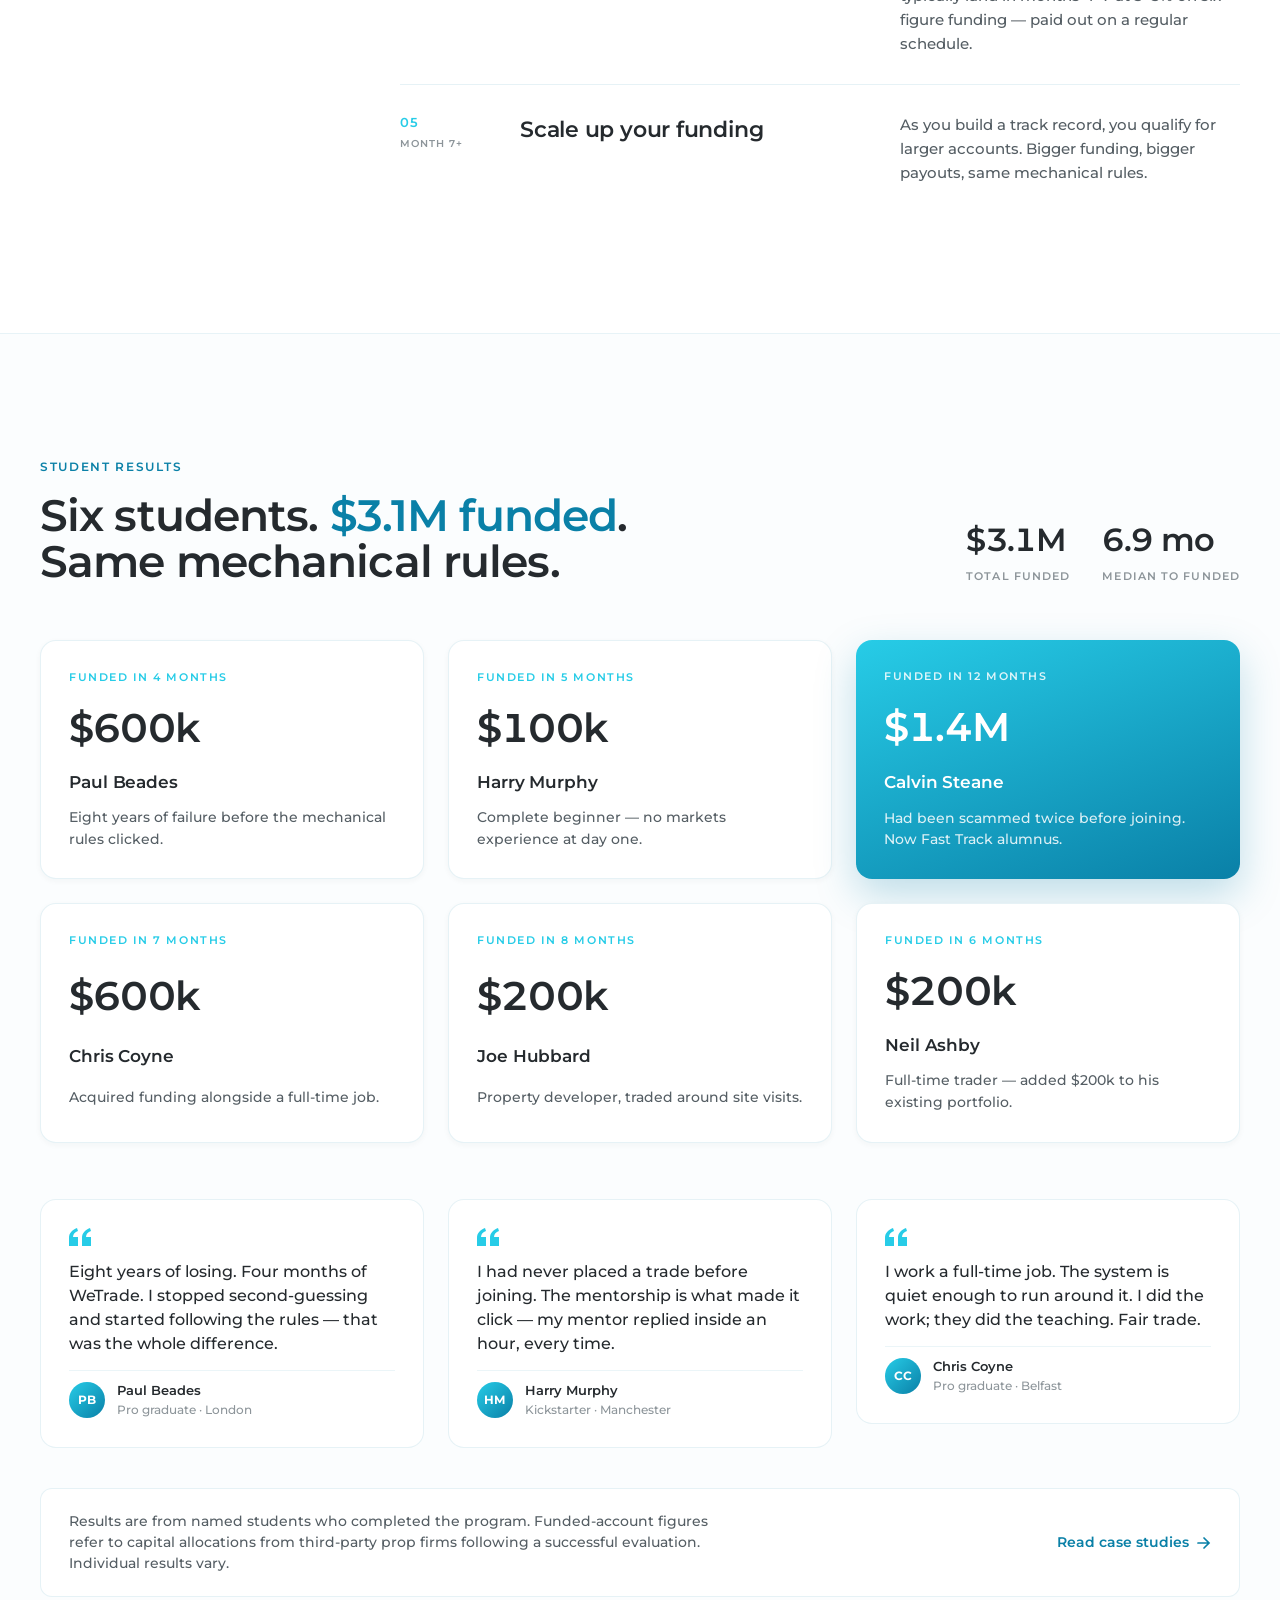
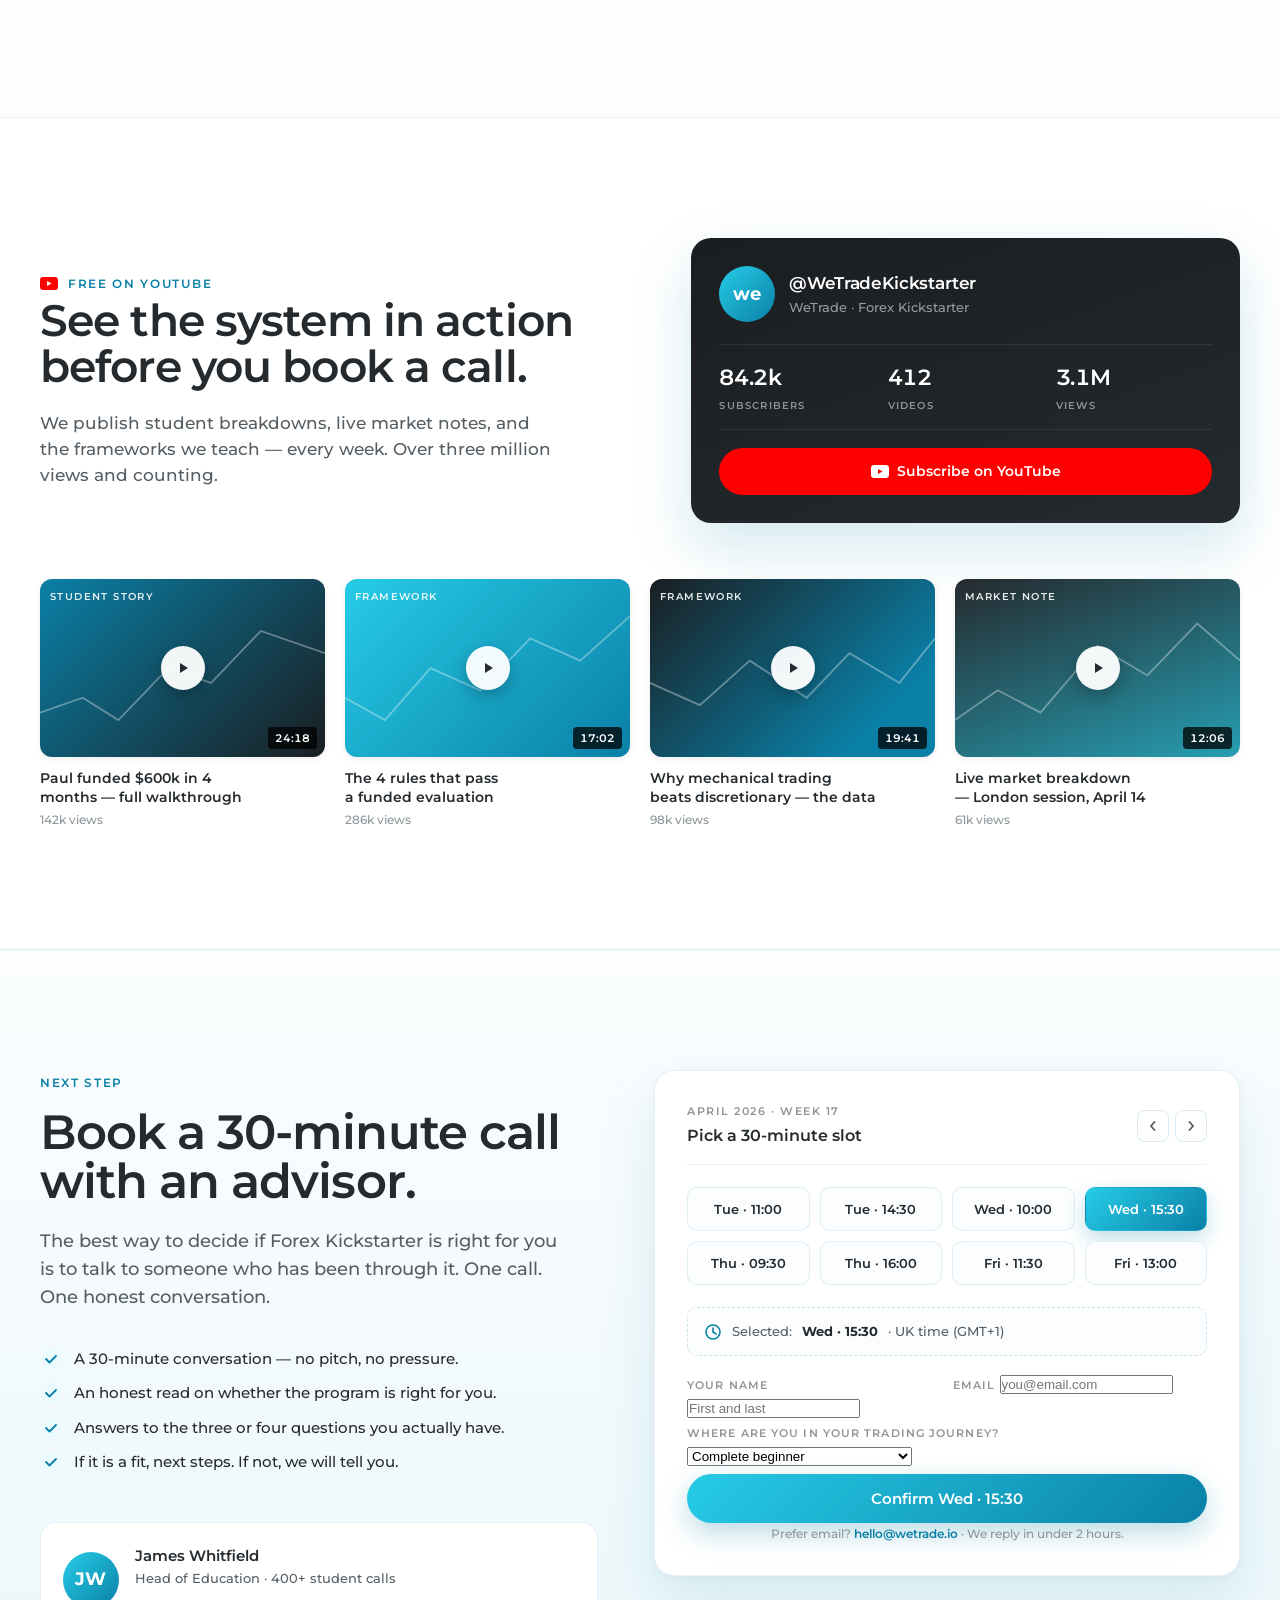
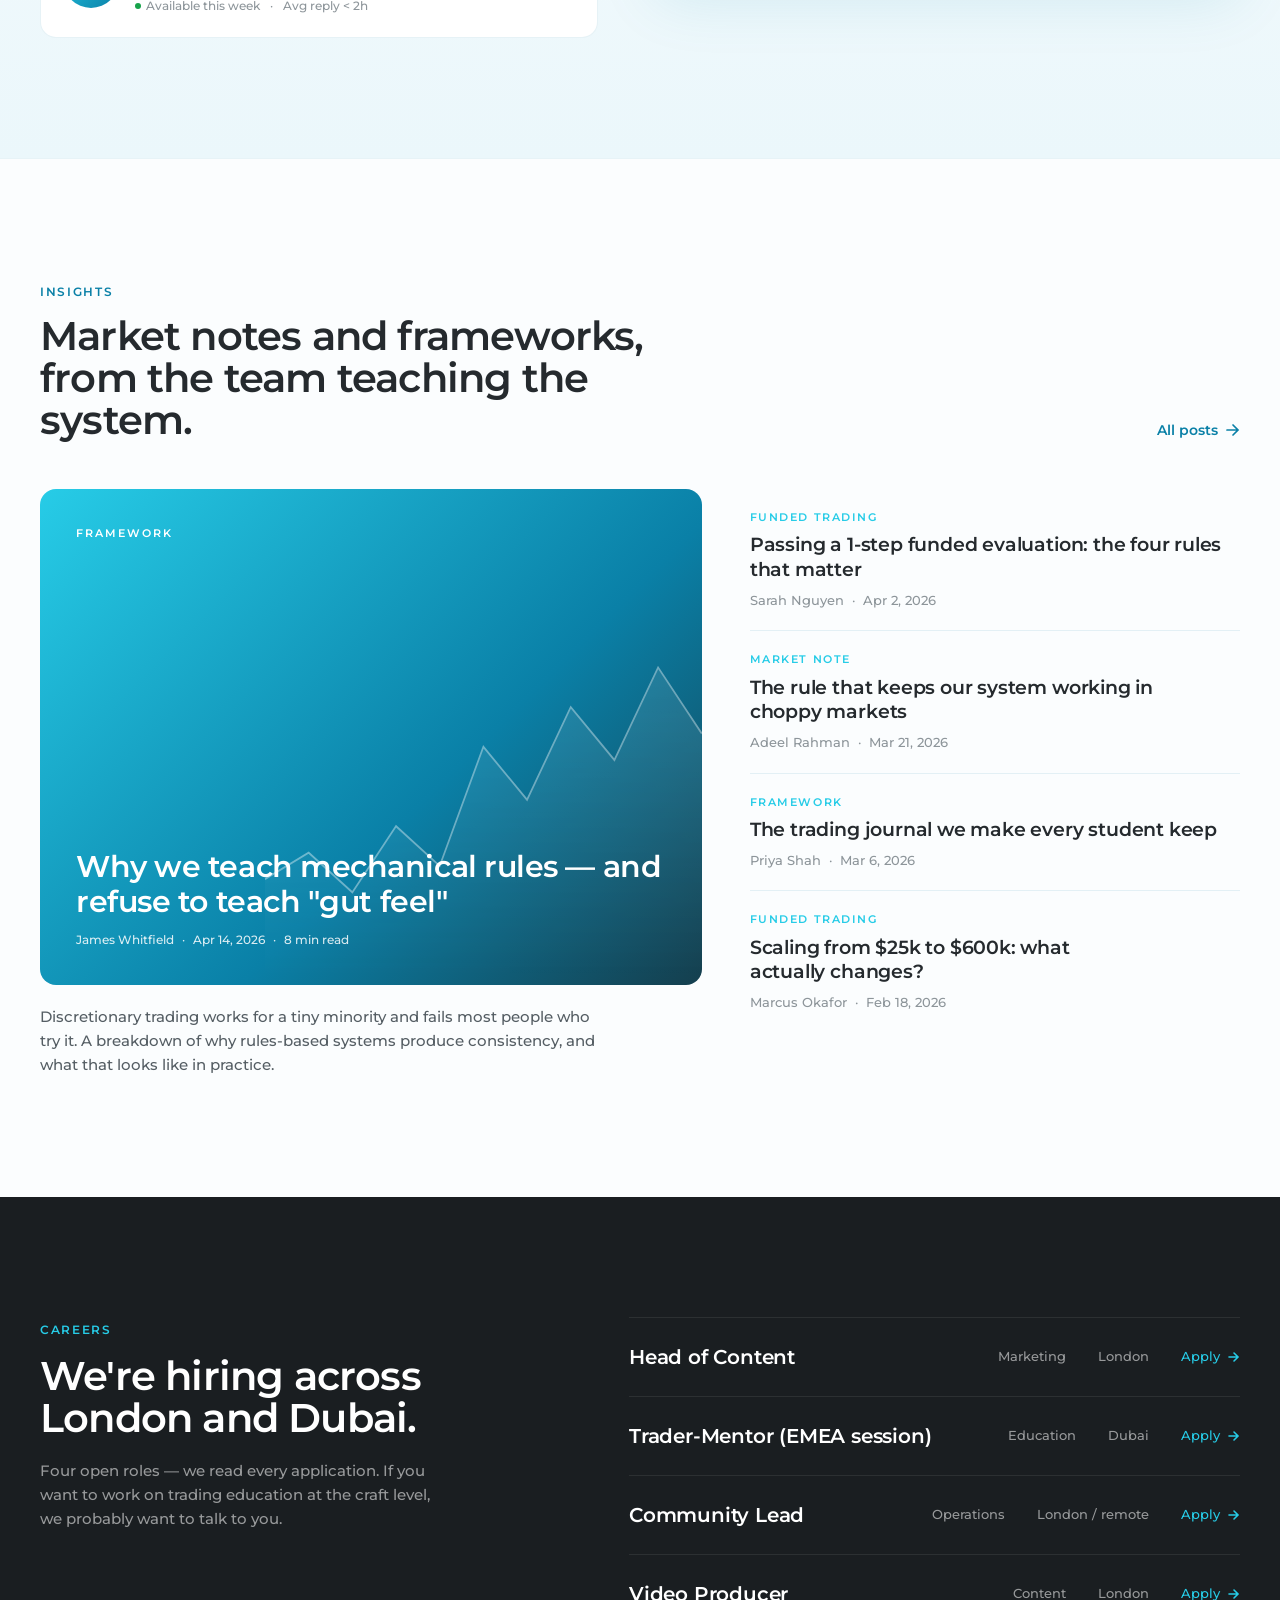
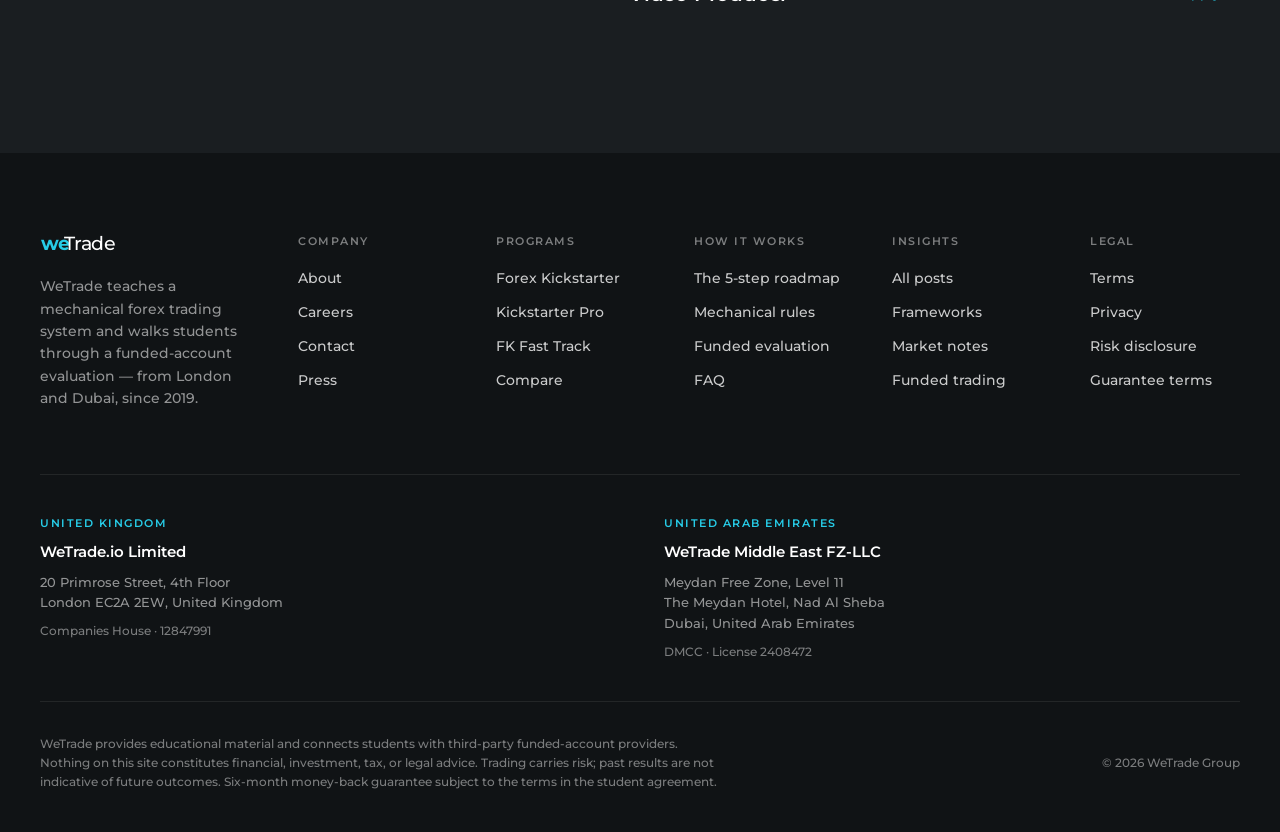
==== commit 126a619c: "Globe section: bigger, glowing grid, arc trace between transitions - Section restructured to centere" ====
--- a/index.html
+++ b/index.html
@@ -104,7 +104,7 @@
     <!-- =============== GLOBE TRUST (students worldwide) =============== -->
     <section class="globe-trust" aria-labelledby="globeTrustTitle">
       <div class="globe-trust__inner">
-        <div class="globe-trust__copy">
+        <header class="globe-trust__head">
           <p class="eyebrow">1,500+ students · 56 countries</p>
           <h2 id="globeTrustTitle">
             From London to Los Angeles,<br>
@@ -113,50 +113,49 @@
           <p class="globe-trust__desc">
             Our system doesn't care about your timezone, your market, or your experience level.
             Students across 56 countries have passed funded evaluations using the exact same
-            rules-based approach. Here's a small slice of the roster.
+            rules-based approach.
           </p>
-          <dl class="globe-trust__stats">
-            <div>
-              <dt>1,500+</dt>
-              <dd>Students educated</dd>
-            </div>
-            <div>
-              <dt>56</dt>
-              <dd>Countries</dd>
-            </div>
-            <div>
-              <dt>$3.2M</dt>
-              <dd>Total funded</dd>
-            </div>
-            <div>
-              <dt>Since 2019</dt>
-              <dd>Operating globally</dd>
-            </div>
-          </dl>
-        </div>
+        </header>
 
         <div class="globe-trust__stage">
           <svg class="globe" viewBox="0 0 400 400" role="img" aria-label="Globe showing student locations worldwide">
             <defs>
               <radialGradient id="globeBg" cx="35%" cy="30%" r="75%">
-                <stop offset="0%" stop-color="#FFFFFF"/>
-                <stop offset="55%" stop-color="#F4FBFD"/>
-                <stop offset="100%" stop-color="#E6F1F5"/>
+                <stop offset="0%" stop-color="#0E1A22"/>
+                <stop offset="55%" stop-color="#0A1620"/>
+                <stop offset="100%" stop-color="#06101A"/>
               </radialGradient>
-              <radialGradient id="globeShade" cx="72%" cy="72%" r="60%">
-                <stop offset="0%" stop-color="rgba(10,128,167,0)"/>
-                <stop offset="100%" stop-color="rgba(10,128,167,.18)"/>
+              <radialGradient id="globeShine" cx="30%" cy="25%" r="55%">
+                <stop offset="0%" stop-color="rgba(39,204,231,.18)"/>
+                <stop offset="100%" stop-color="rgba(39,204,231,0)"/>
+              </radialGradient>
+              <radialGradient id="globeShade" cx="78%" cy="78%" r="55%">
+                <stop offset="0%" stop-color="rgba(0,0,0,0)"/>
+                <stop offset="100%" stop-color="rgba(0,0,0,.45)"/>
               </radialGradient>
               <radialGradient id="pinPulse" cx="50%" cy="50%" r="50%">
-                <stop offset="0%" stop-color="#27CCE7" stop-opacity=".55"/>
+                <stop offset="0%" stop-color="#27CCE7" stop-opacity=".7"/>
                 <stop offset="100%" stop-color="#27CCE7" stop-opacity="0"/>
               </radialGradient>
               <radialGradient id="pinPulseActive" cx="50%" cy="50%" r="50%">
-                <stop offset="0%" stop-color="#0A80A7" stop-opacity=".8"/>
-                <stop offset="100%" stop-color="#0A80A7" stop-opacity="0"/>
+                <stop offset="0%" stop-color="#27CCE7" stop-opacity=".95"/>
+                <stop offset="100%" stop-color="#27CCE7" stop-opacity="0"/>
               </radialGradient>
+              <filter id="gridGlow" x="-20%" y="-20%" width="140%" height="140%">
+                <feGaussianBlur stdDeviation="1.4" result="b"/>
+                <feMerge><feMergeNode in="b"/><feMergeNode in="SourceGraphic"/></feMerge>
+              </filter>
+              <filter id="arcGlow" x="-50%" y="-50%" width="200%" height="200%">
+                <feGaussianBlur stdDeviation="3" result="b1"/>
+                <feGaussianBlur stdDeviation="6" in="SourceGraphic" result="b2"/>
+                <feMerge>
+                  <feMergeNode in="b2"/>
+                  <feMergeNode in="b1"/>
+                  <feMergeNode in="SourceGraphic"/>
+                </feMerge>
+              </filter>
               <filter id="pinGlow" x="-50%" y="-50%" width="200%" height="200%">
-                <feGaussianBlur stdDeviation="3" result="b"/>
+                <feGaussianBlur stdDeviation="2.5" result="b"/>
                 <feMerge><feMergeNode in="b"/><feMergeNode in="SourceGraphic"/></feMerge>
               </filter>
               <clipPath id="globeClip">
@@ -165,21 +164,18 @@
             </defs>
 
             <!-- sphere body -->
-            <circle cx="200" cy="200" r="180" fill="url(#globeBg)" stroke="rgba(10,128,167,.22)" stroke-width="1.5"/>
-
-            <!-- lat/long grid -->
-            <g clip-path="url(#globeClip)" class="globe-grid">
-              <!-- equator -->
+            <circle cx="200" cy="200" r="180" fill="url(#globeBg)"/>
+            <circle cx="200" cy="200" r="180" fill="url(#globeShine)" pointer-events="none"/>
+
+            <!-- lat/long grid (glows) -->
+            <g clip-path="url(#globeClip)" class="globe-grid" filter="url(#gridGlow)">
               <line x1="20" y1="200" x2="380" y2="200"/>
-              <!-- parallels -->
               <ellipse cx="200" cy="200" rx="180" ry="28"/>
               <ellipse cx="200" cy="200" rx="170" ry="58"/>
               <ellipse cx="200" cy="200" rx="155" ry="92"/>
               <ellipse cx="200" cy="200" rx="134" ry="128"/>
               <ellipse cx="200" cy="200" rx="100" ry="160"/>
-              <!-- prime meridian -->
               <line x1="200" y1="20" x2="200" y2="380"/>
-              <!-- meridians -->
               <ellipse cx="200" cy="200" rx="32" ry="180"/>
               <ellipse cx="200" cy="200" rx="64" ry="180"/>
               <ellipse cx="200" cy="200" rx="100" ry="180"/>
@@ -187,46 +183,45 @@
               <ellipse cx="200" cy="200" rx="160" ry="180"/>
             </g>
 
-            <!-- shadow on lower-right edge for 3D feel -->
+            <!-- glowing arc traced between transitions -->
+            <path id="arcTrace" class="arc-trace" d="" fill="none" stroke="#7DE4F3" stroke-width="2.6" stroke-linecap="round" filter="url(#arcGlow)"/>
+
+            <!-- terminator shadow for 3D feel -->
             <circle cx="200" cy="200" r="180" fill="url(#globeShade)" pointer-events="none"/>
-
-            <!-- callout line drawn from active pin to callout anchor -->
-            <line id="calloutLine" class="callout-line" x1="80" y1="145" x2="200" y2="360"
-                  stroke="#0A80A7" stroke-width="1" stroke-dasharray="2 5" opacity=".5"/>
 
             <!-- pins -->
             <g class="pins">
-              <g class="pin" data-pin="la" transform="translate(80, 145)">
+              <g class="pin" data-pin="la" data-x="80" data-y="145" transform="translate(80, 145)">
                 <circle class="pin-halo" r="14" fill="url(#pinPulse)"/>
                 <circle class="pin-dot" r="4" fill="#27CCE7" filter="url(#pinGlow)"/>
                 <circle r="1.8" fill="#fff"/>
               </g>
-              <g class="pin" data-pin="manchester" transform="translate(184, 112)">
+              <g class="pin" data-pin="manchester" data-x="184" data-y="112" transform="translate(184, 112)">
                 <circle class="pin-halo" r="14" fill="url(#pinPulse)"/>
                 <circle class="pin-dot" r="4" fill="#27CCE7" filter="url(#pinGlow)"/>
                 <circle r="1.8" fill="#fff"/>
               </g>
-              <g class="pin" data-pin="paris" transform="translate(210, 130)">
+              <g class="pin" data-pin="paris" data-x="210" data-y="130" transform="translate(210, 130)">
                 <circle class="pin-halo" r="14" fill="url(#pinPulse)"/>
                 <circle class="pin-dot" r="4" fill="#27CCE7" filter="url(#pinGlow)"/>
                 <circle r="1.8" fill="#fff"/>
               </g>
-              <g class="pin" data-pin="dubai" transform="translate(272, 178)">
+              <g class="pin" data-pin="dubai" data-x="272" data-y="178" transform="translate(272, 178)">
                 <circle class="pin-halo" r="14" fill="url(#pinPulse)"/>
                 <circle class="pin-dot" r="4" fill="#27CCE7" filter="url(#pinGlow)"/>
                 <circle r="1.8" fill="#fff"/>
               </g>
-              <g class="pin" data-pin="mumbai" transform="translate(302, 196)">
+              <g class="pin" data-pin="mumbai" data-x="302" data-y="196" transform="translate(302, 196)">
                 <circle class="pin-halo" r="14" fill="url(#pinPulse)"/>
                 <circle class="pin-dot" r="4" fill="#27CCE7" filter="url(#pinGlow)"/>
                 <circle r="1.8" fill="#fff"/>
               </g>
-              <g class="pin" data-pin="tokyo" transform="translate(340, 158)">
+              <g class="pin" data-pin="tokyo" data-x="340" data-y="158" transform="translate(340, 158)">
                 <circle class="pin-halo" r="14" fill="url(#pinPulse)"/>
                 <circle class="pin-dot" r="4" fill="#27CCE7" filter="url(#pinGlow)"/>
                 <circle r="1.8" fill="#fff"/>
               </g>
-              <g class="pin" data-pin="saopaulo" transform="translate(126, 270)">
+              <g class="pin" data-pin="saopaulo" data-x="126" data-y="270" transform="translate(126, 270)">
                 <circle class="pin-halo" r="14" fill="url(#pinPulse)"/>
                 <circle class="pin-dot" r="4" fill="#27CCE7" filter="url(#pinGlow)"/>
                 <circle r="1.8" fill="#fff"/>
@@ -234,8 +229,8 @@
             </g>
           </svg>
 
-          <!-- rotating student callout -->
-          <figure class="student-callout" id="studentCallout" aria-live="polite">
+          <!-- pop-up student callout (positioned at active pin via JS) -->
+          <figure class="student-callout" id="studentCallout" aria-live="polite" data-pos="below">
             <div class="student-callout__avatar" id="studentAvatar">JM</div>
             <figcaption class="student-callout__info">
               <div class="student-callout__name" id="studentName">John Martinez</div>
@@ -244,6 +239,25 @@
             </figcaption>
           </figure>
         </div>
+
+        <dl class="globe-trust__stats">
+          <div>
+            <dt>1,500+</dt>
+            <dd>Students educated</dd>
+          </div>
+          <div>
+            <dt>56</dt>
+            <dd>Countries</dd>
+          </div>
+          <div>
+            <dt>$3.2M</dt>
+            <dd>Total funded</dd>
+          </div>
+          <div>
+            <dt>Since 2019</dt>
+            <dd>Operating globally</dd>
+          </div>
+        </dl>
       </div>
     </section>
 
--- a/styles-home.css
+++ b/styles-home.css
@@ -446,65 +446,79 @@
 .globe-trust {
   position: relative;
   padding: 120px 28px;
-  background: var(--bg-surface);
+  background: linear-gradient(180deg, #0A1620 0%, #06101A 100%);
+  color: #fff;
   border-top: 1px solid var(--border-hair);
   border-bottom: 1px solid var(--border-hair);
   overflow: hidden;
+}
+.globe-trust::before {
+  content: '';
+  position: absolute;
+  inset: 0;
+  background:
+    radial-gradient(ellipse at 20% 0%, rgba(39,204,231,.12) 0%, rgba(39,204,231,0) 45%),
+    radial-gradient(ellipse at 80% 100%, rgba(10,128,167,.18) 0%, rgba(10,128,167,0) 55%);
+  pointer-events: none;
 }
 .globe-trust__inner {
   position: relative;
   max-width: var(--container);
   margin-inline: auto;
   display: grid;
-  grid-template-columns: 1fr 1fr;
-  gap: 80px;
-  align-items: center;
-}
-.globe-trust__copy { max-width: 520px; }
-.globe-trust__copy h2 {
+  gap: 56px;
+  text-align: center;
+}
+.globe-trust__head {
+  max-width: 720px;
+  margin-inline: auto;
+}
+.globe-trust__head .eyebrow { color: var(--color-aqua); justify-content: center; }
+.globe-trust__head h2 {
   margin-top: 14px;
-  font-size: clamp(28px, 3.8vw, 44px);
+  font-size: clamp(30px, 4.6vw, 52px);
   font-weight: 600;
   letter-spacing: -.02em;
   line-height: 1.08;
-  color: var(--fg1);
+  color: #fff;
   text-wrap: balance;
 }
 .globe-trust__desc {
-  margin-top: 22px;
-  font-size: 16px;
+  margin: 22px auto 0;
+  font-size: 17px;
   line-height: 1.6;
-  color: var(--fg2);
-  max-width: 480px;
+  color: rgba(255,255,255,.65);
+  max-width: 600px;
 }
 .globe-trust__stats {
   display: grid;
-  grid-template-columns: repeat(2, 1fr);
-  gap: 28px 24px;
-  margin: 40px 0 0;
-  padding-top: 32px;
-  border-top: 1px solid var(--border-hair-strong);
+  grid-template-columns: repeat(4, 1fr);
+  gap: 24px;
+  margin: 0 auto;
+  padding-top: 40px;
+  max-width: 760px;
+  border-top: 1px solid rgba(255,255,255,.08);
 }
 .globe-trust__stats dt {
-  font-size: 26px;
-  font-weight: 600;
-  letter-spacing: -.01em;
-  color: var(--fg1);
+  font-size: 30px;
+  font-weight: 600;
+  letter-spacing: -.015em;
+  color: #fff;
   font-variant-numeric: tabular-nums;
 }
 .globe-trust__stats dd {
   font-size: 11px;
   font-weight: 600;
-  letter-spacing: .1em;
+  letter-spacing: .12em;
   text-transform: uppercase;
-  color: var(--fg3);
-  margin-top: 4px;
+  color: rgba(255,255,255,.5);
+  margin-top: 6px;
 }
 
 .globe-trust__stage {
   position: relative;
   width: 100%;
-  max-width: 520px;
+  max-width: 720px;
   margin-inline: auto;
   aspect-ratio: 1;
 }
@@ -514,13 +528,13 @@
   display: block;
 }
 .globe-grid {
-  stroke: rgba(10,128,167,.22);
-  stroke-width: 1;
+  stroke: rgba(39,204,231,.32);
+  stroke-width: 0.8;
   fill: none;
 }
 
 @keyframes pinPulse {
-  0%   { r: 6;  opacity: .9; }
+  0%   { r: 6;  opacity: .85; }
   70%  { r: 22; opacity: 0; }
   100% { r: 6;  opacity: 0; }
 }
@@ -532,35 +546,69 @@
 .pin[data-pin="tokyo"]      .pin-halo { animation-delay: 1.5s; }
 .pin[data-pin="saopaulo"]   .pin-halo { animation-delay: 1.8s; }
 
-.pin { transition: transform .4s var(--ease); }
-.pin.is-active .pin-dot { fill: #0A80A7; }
-.pin.is-active .pin-halo { fill: url(#pinPulseActive); animation-duration: 1.6s; }
-.pin.is-active { transform-box: fill-box; }
-
-.callout-line {
-  transition: x1 .6s var(--ease), y1 .6s var(--ease), opacity .4s var(--ease);
+.pin .pin-dot { transition: r .4s var(--ease), fill .4s var(--ease); }
+.pin.is-active .pin-dot { r: 6; fill: #fff; }
+.pin.is-active .pin-halo { fill: url(#pinPulseActive); animation-duration: 1.4s; }
+
+.arc-trace {
+  opacity: 0;
+  transition: opacity .35s ease;
 }
 
 .student-callout {
   position: absolute;
-  left: 50%;
-  bottom: -4%;
-  transform: translateX(-50%);
   margin: 0;
   display: flex;
   align-items: center;
   gap: 14px;
   padding: 14px 20px 14px 14px;
-  min-width: 260px;
-  background: #fff;
+  min-width: 240px;
+  background: rgba(255,255,255,.98);
+  color: var(--fg1);
   border-radius: 14px;
-  border: 1px solid var(--border-hair-strong);
-  box-shadow: 0 16px 40px rgba(10,128,167,.18), 0 2px 8px rgba(37,42,46,.05);
-  transition: opacity .35s var(--ease), transform .35s var(--ease);
-}
-.student-callout.is-swap {
+  border: 1px solid rgba(39,204,231,.25);
+  box-shadow: 0 18px 44px rgba(0,0,0,.45), 0 2px 6px rgba(0,0,0,.25), 0 0 0 1px rgba(39,204,231,.08);
   opacity: 0;
-  transform: translateX(-50%) translateY(4px);
+  transform: translate(-50%, -8px) scale(.92);
+  transition: opacity .45s var(--ease), transform .45s var(--ease), top .6s var(--ease), left .6s var(--ease);
+  pointer-events: none;
+  z-index: 2;
+}
+.student-callout.is-visible {
+  opacity: 1;
+  transform: translate(-50%, 0) scale(1);
+}
+.student-callout[data-pos="above"] {
+  transform: translate(-50%, calc(-100% - 28px)) scale(.92);
+}
+.student-callout[data-pos="above"].is-visible {
+  transform: translate(-50%, calc(-100% - 28px)) scale(1);
+}
+.student-callout[data-pos="below"] {
+  transform: translate(-50%, 28px) scale(.92);
+}
+.student-callout[data-pos="below"].is-visible {
+  transform: translate(-50%, 28px) scale(1);
+}
+.student-callout::after {
+  content: '';
+  position: absolute;
+  left: 50%;
+  width: 12px;
+  height: 12px;
+  background: rgba(255,255,255,.98);
+  border: 1px solid rgba(39,204,231,.25);
+  transform: translateX(-50%) rotate(45deg);
+}
+.student-callout[data-pos="below"]::after {
+  top: -7px;
+  border-right: 0;
+  border-bottom: 0;
+}
+.student-callout[data-pos="above"]::after {
+  bottom: -7px;
+  border-left: 0;
+  border-top: 0;
 }
 .student-callout__avatar {
   flex-shrink: 0;
@@ -1554,9 +1602,10 @@
   .hero__stat { grid-column: 1 / -1; border-left: none; border-top: 1px solid var(--border-hair-teal); padding: 20px 0 0; }
 
   .globe-trust { padding: 88px 24px; }
-  .globe-trust__inner { grid-template-columns: 1fr; gap: 48px; }
-  .globe-trust__stage { max-width: 440px; }
-  .globe-trust__stats { grid-template-columns: repeat(4, 1fr); gap: 20px; }
+  .globe-trust__inner { gap: 40px; }
+  .globe-trust__stage { max-width: 560px; }
+  .globe-trust__stats { grid-template-columns: repeat(4, 1fr); gap: 20px; padding-top: 32px; }
+  .globe-trust__stats dt { font-size: 26px; }
 
   .programme { padding: 88px 24px; }
   .programme__grid { grid-template-columns: 1fr; gap: 40px; }
@@ -1599,13 +1648,15 @@
   .hero__lede { font-size: 17px; }
 
   .globe-trust { padding: 56px 20px 72px; }
-  .globe-trust__inner { gap: 36px; }
-  .globe-trust__stage { max-width: 360px; }
-  .globe-trust__stats { grid-template-columns: 1fr 1fr; gap: 20px; margin-top: 28px; padding-top: 24px; }
+  .globe-trust__inner { gap: 32px; }
+  .globe-trust__stage { max-width: 340px; }
+  .globe-trust__stats { grid-template-columns: 1fr 1fr; gap: 20px; padding-top: 24px; }
   .globe-trust__stats dt { font-size: 22px; }
-  .student-callout { min-width: 0; width: 92%; bottom: -6%; padding: 12px 14px; }
-  .student-callout__avatar { width: 38px; height: 38px; font-size: 12px; }
+  .student-callout { min-width: 0; padding: 10px 14px 10px 10px; }
+  .student-callout__avatar { width: 36px; height: 36px; font-size: 12px; }
   .student-callout__name { font-size: 13px; }
+  .student-callout__loc { font-size: 11px; }
+  .student-callout__funded { font-size: 12px; }
 
   .programme { padding: 64px 20px; }
   .programme__rows { gap: 20px; }
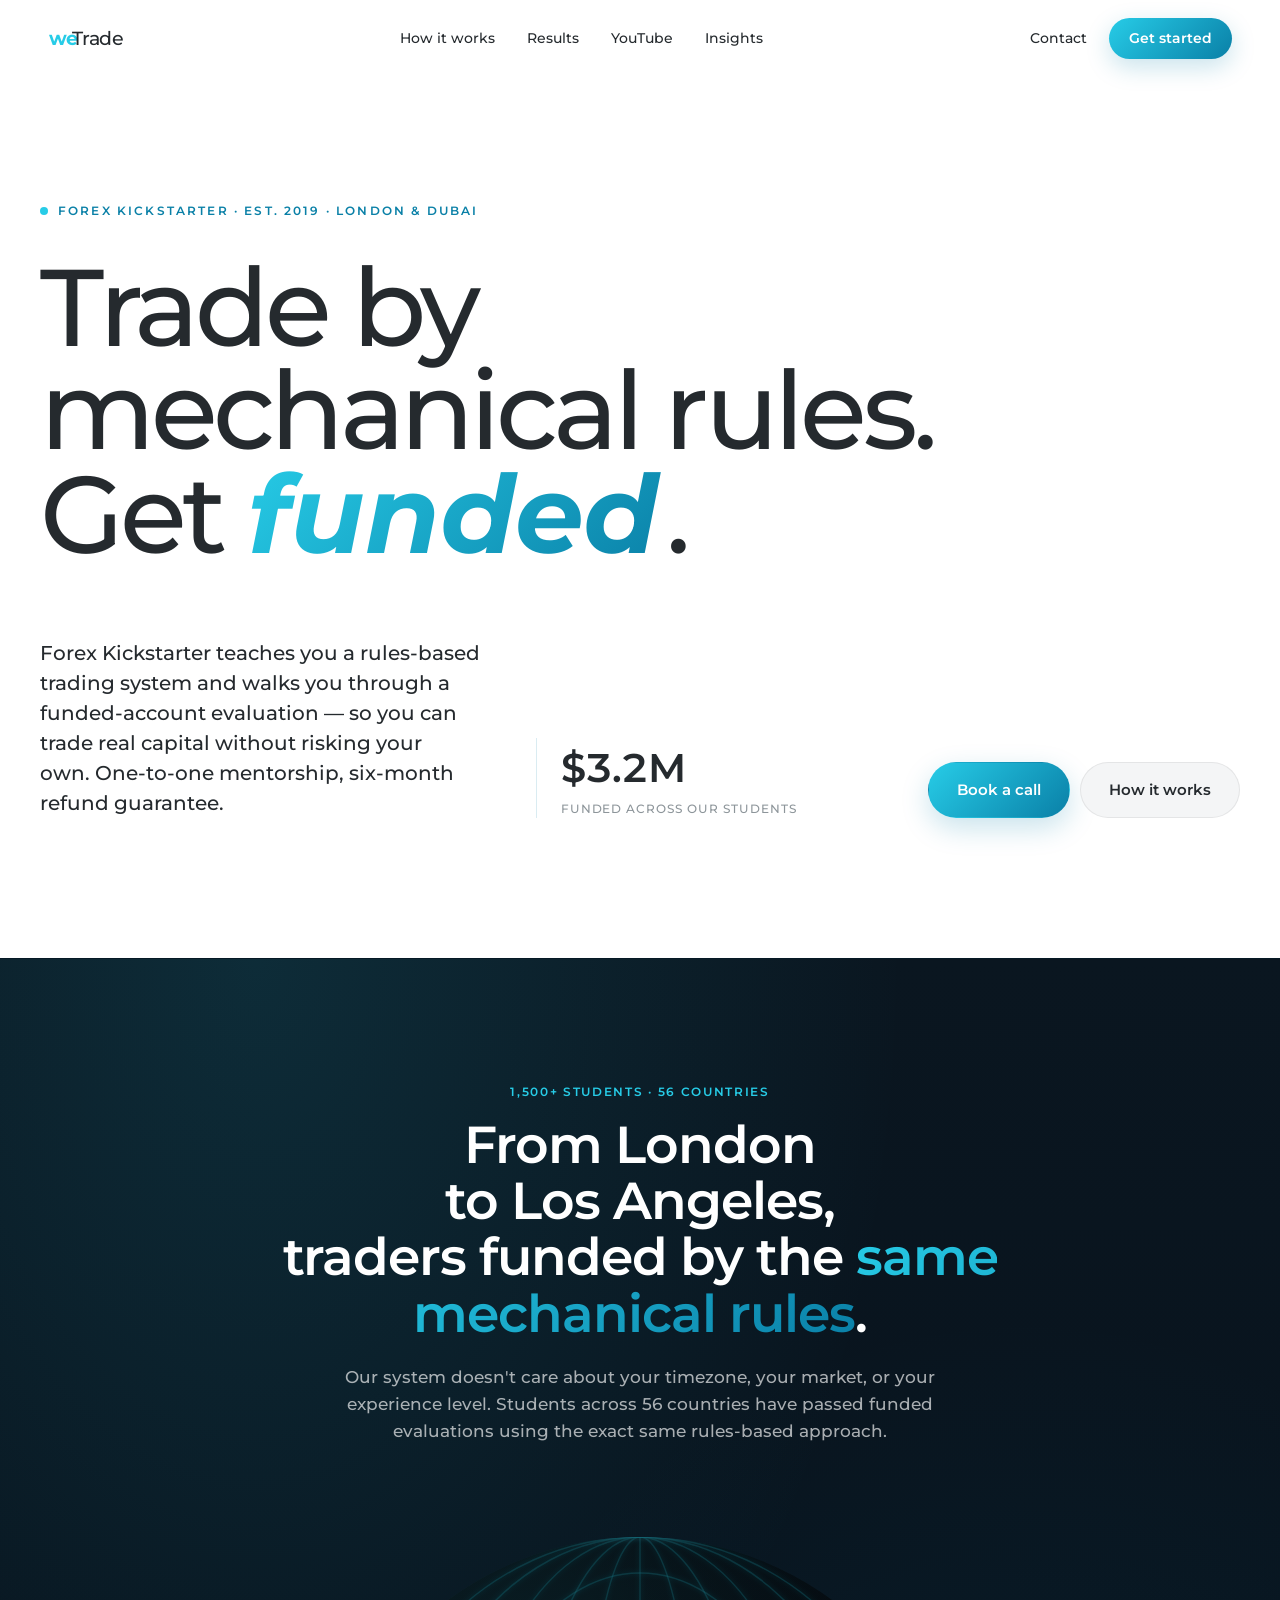
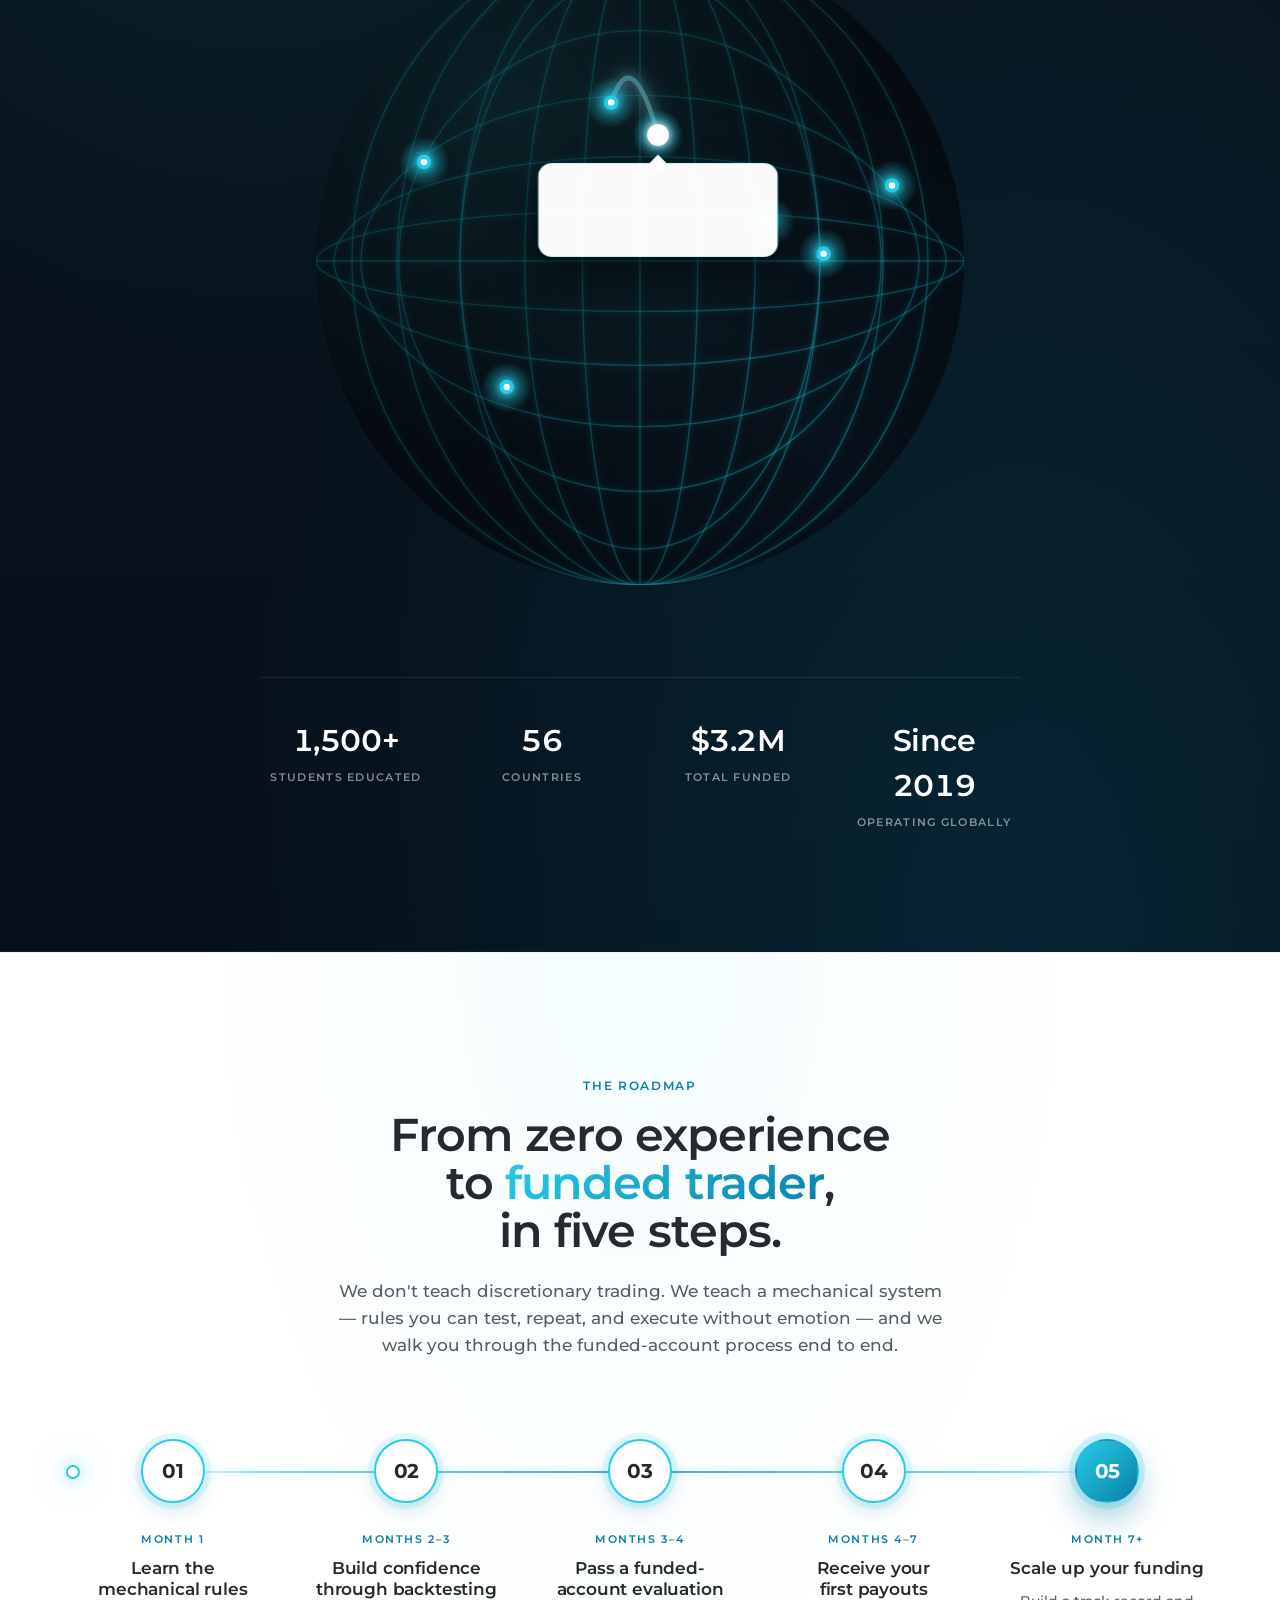
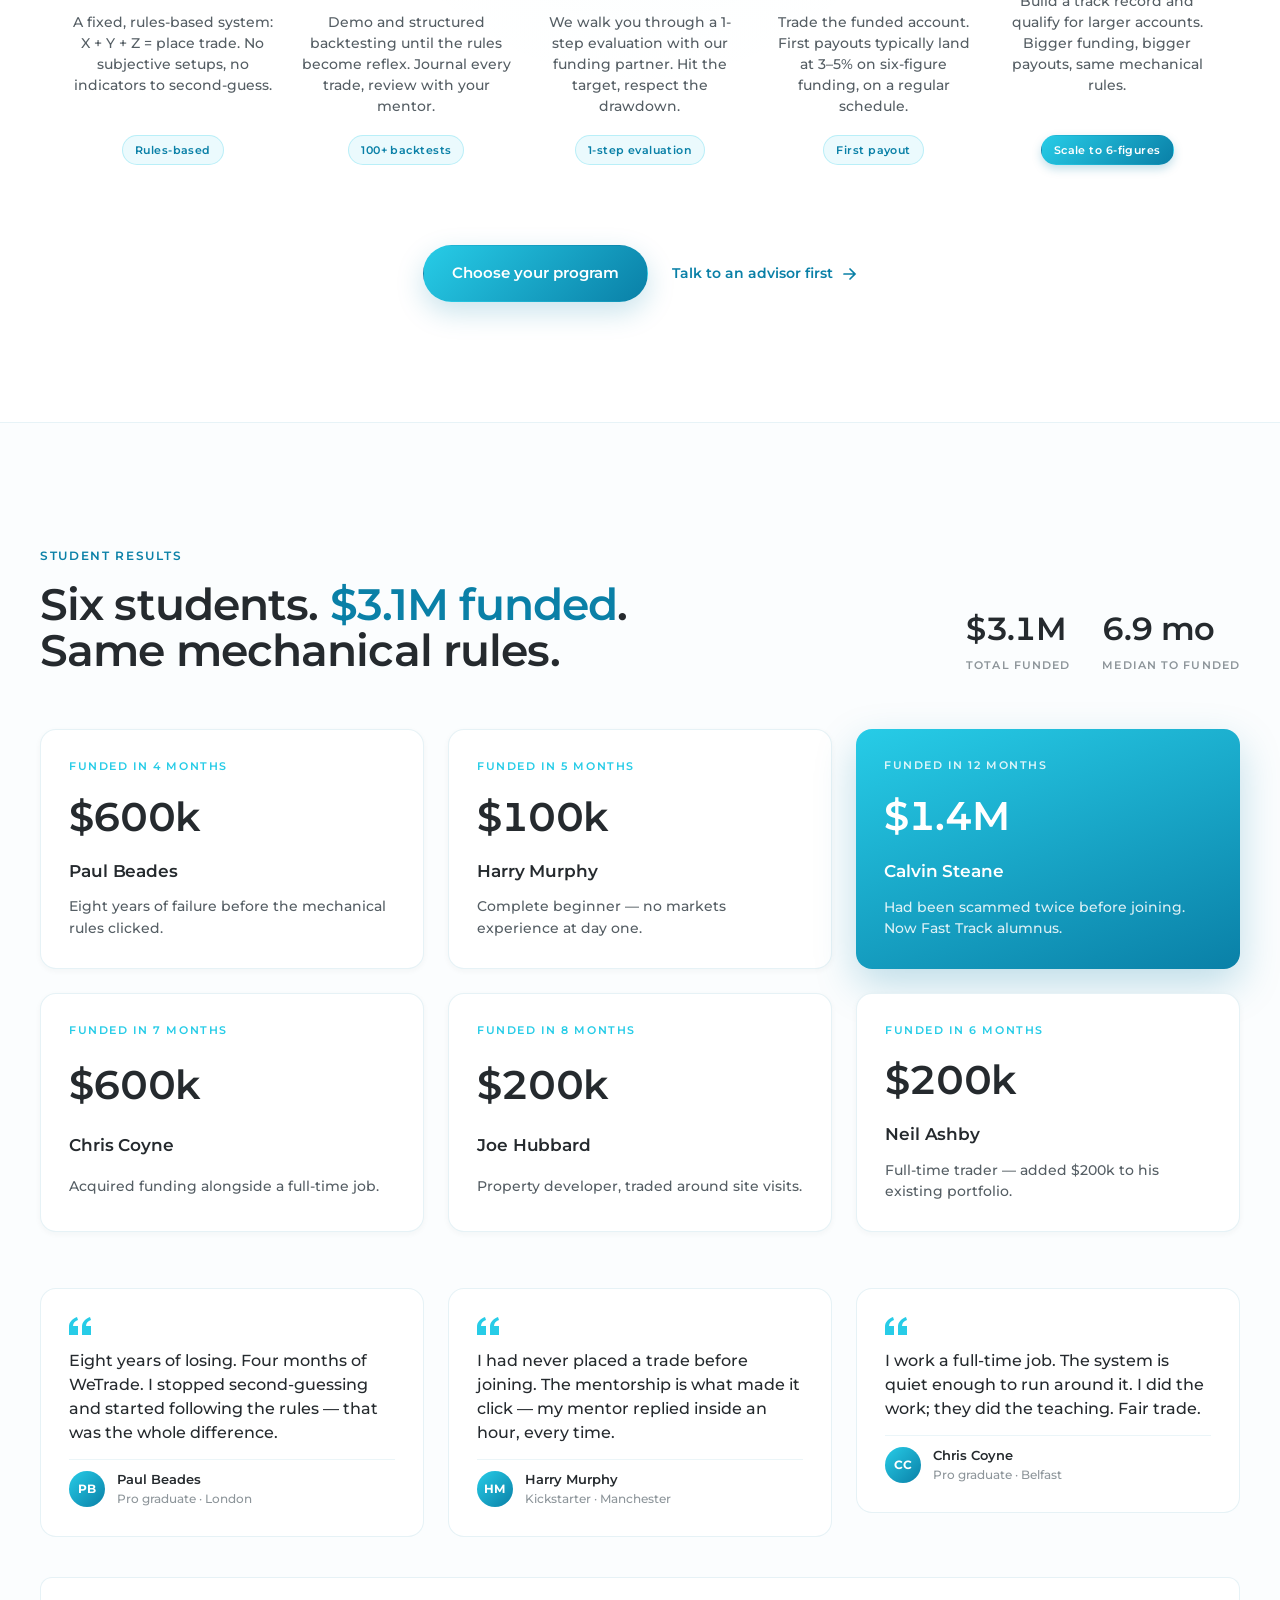
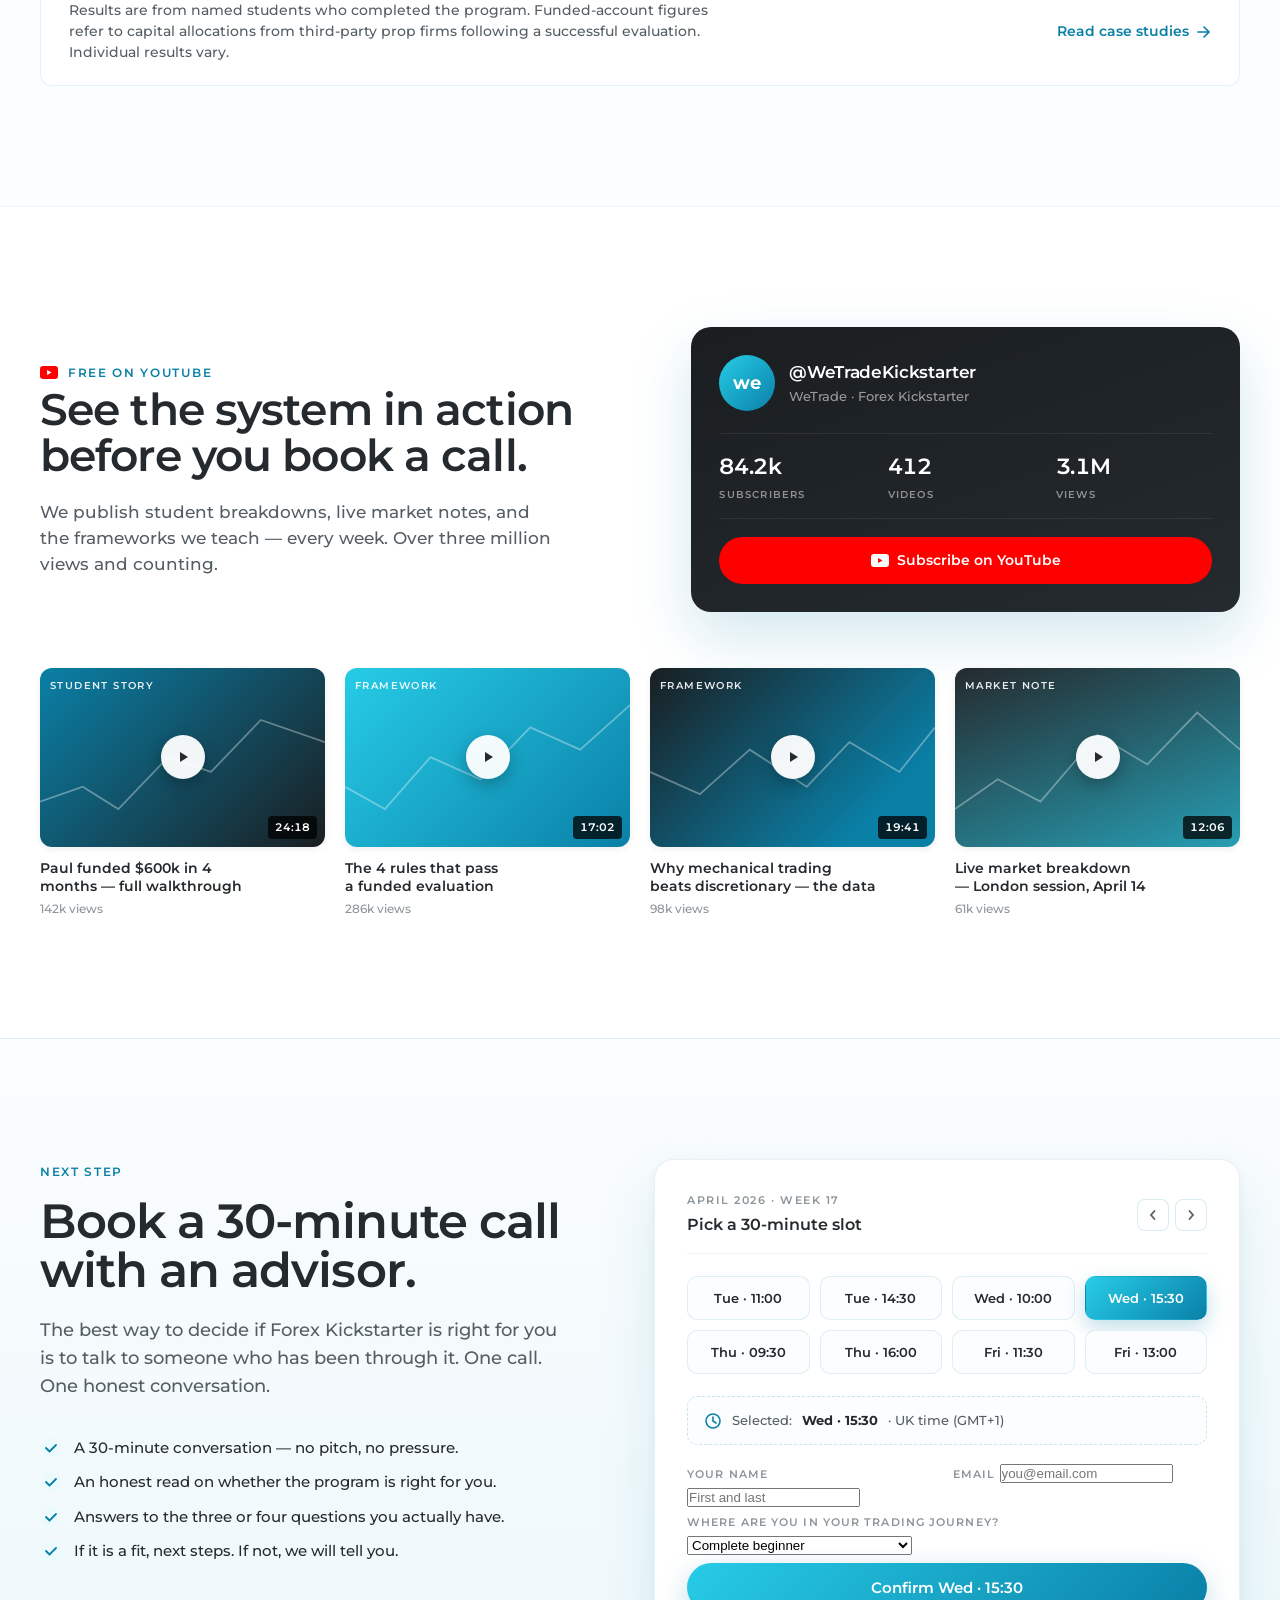
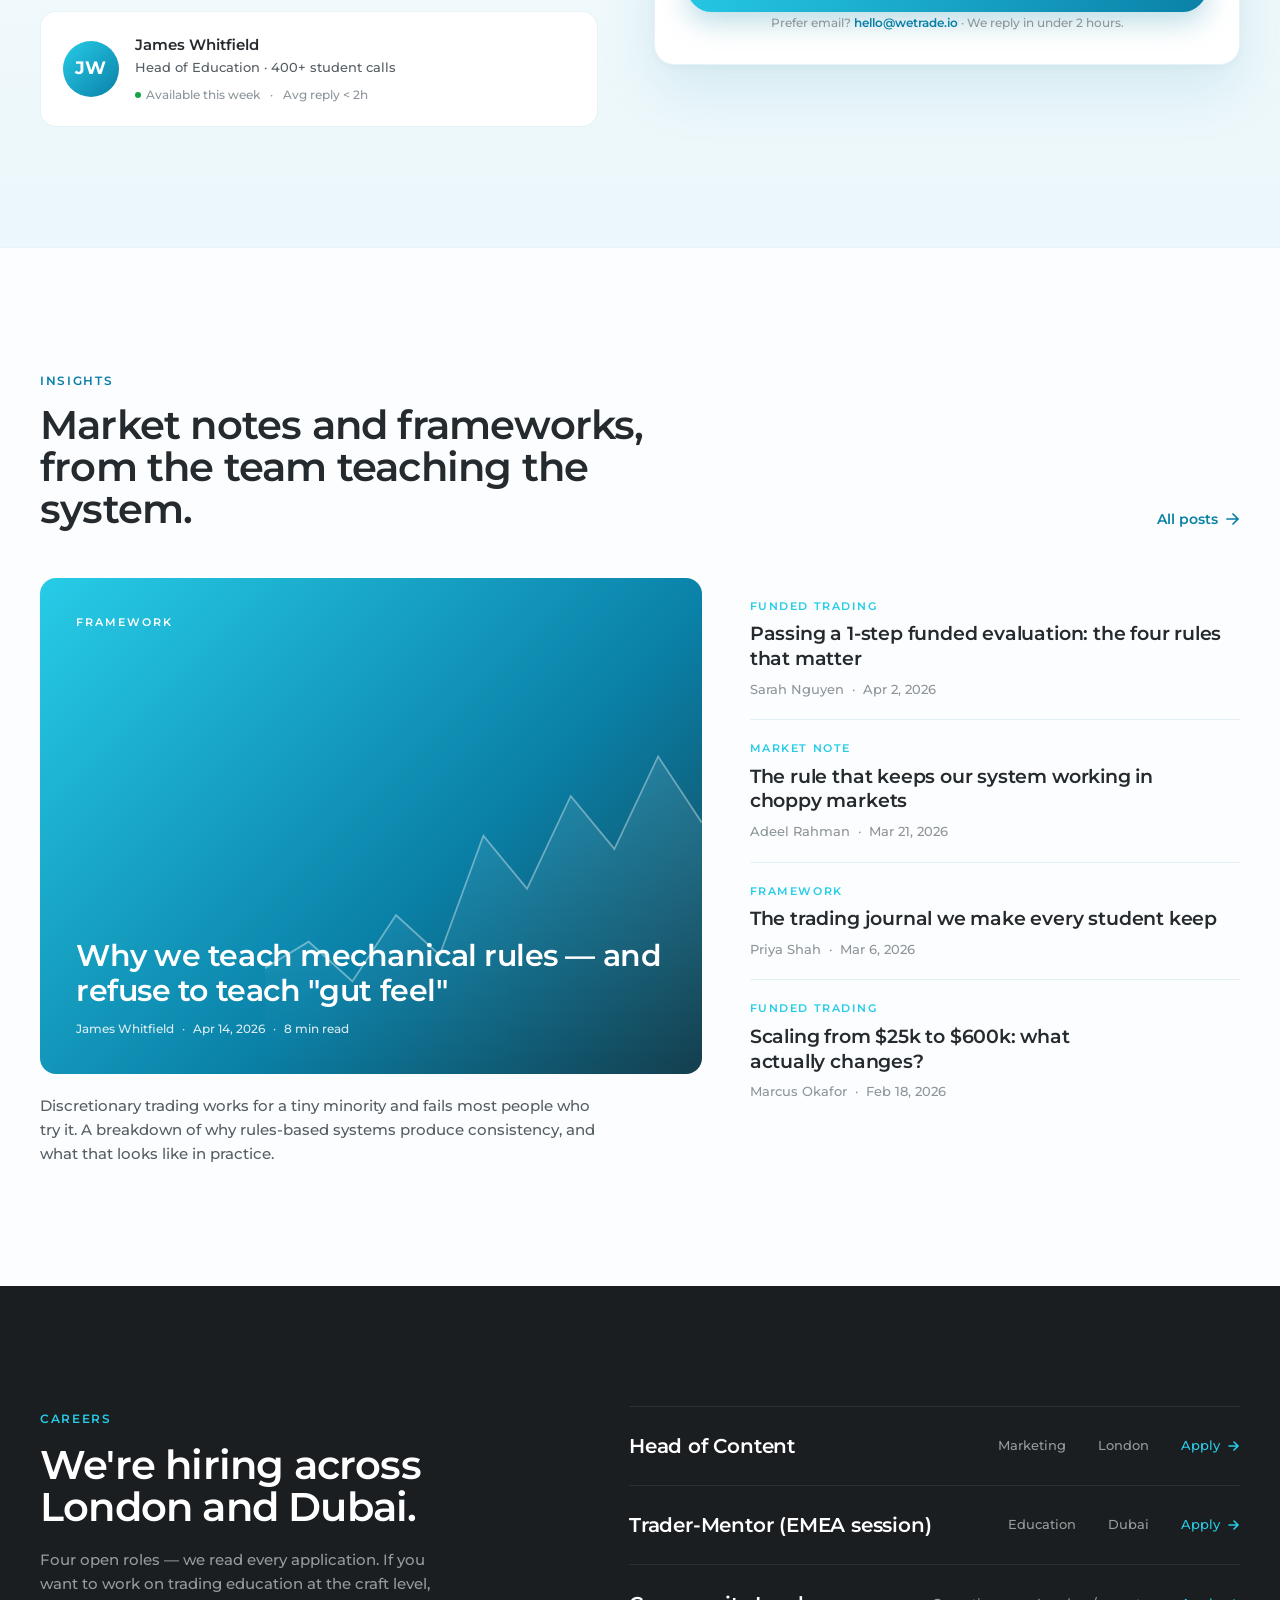
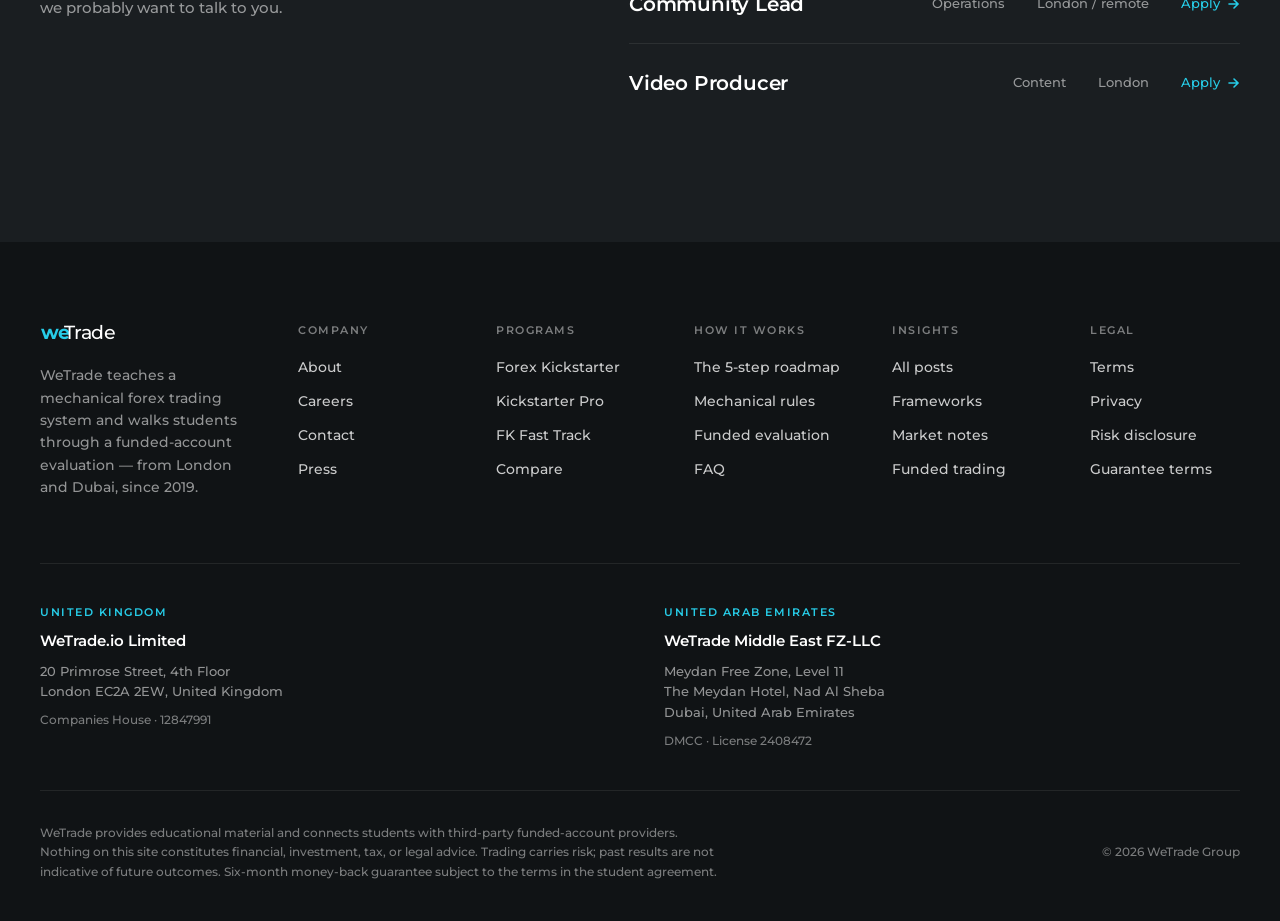
==== commit 5d1902c3: "Roadmap: redesign as a 5-step horizontal timeline Replace the plain text-list "programme" section wi" ====
--- a/index.html
+++ b/index.html
@@ -262,50 +262,78 @@
     </section>
 
     <!-- =============== PROGRAMME / ROADMAP =============== -->
-    <section class="programme" id="roadmap" aria-labelledby="programmeTitle">
-      <div class="programme__inner">
-        <div class="programme__grid">
-          <aside>
-            <p class="eyebrow">The roadmap</p>
-            <h2 id="programmeTitle" class="programme__title">From zero experience to funded trader, in five steps.</h2>
-            <p class="programme__desc">
-              We don't teach discretionary trading. We teach a mechanical system
-              — rules you can test, repeat, and execute without emotion — and
-              we walk you through the funded-account process end to end.
-            </p>
-            <a class="programme__cta" href="#book">
-              Choose your program
-              <svg width="16" height="16" viewBox="0 0 16 16" fill="none" stroke="currentColor" stroke-width="1.7" stroke-linecap="round" aria-hidden="true"><path d="M3 8h10M9 3l5 5-5 5"/></svg>
-            </a>
-          </aside>
-
-          <ol class="programme__rows">
-            <li class="programme__row">
-              <div class="programme__n">01<small>Month 1</small></div>
-              <h3 class="programme__step-title">Learn the mechanical rules</h3>
-              <p class="programme__step-body">A fixed, rules-based system: X + Y + Z = place trade. No subjective setups, no indicators to second-guess. If the conditions are met, you take the trade.</p>
-            </li>
-            <li class="programme__row">
-              <div class="programme__n">02<small>Months 2–3</small></div>
-              <h3 class="programme__step-title">Build confidence through backtesting</h3>
-              <p class="programme__step-body">Demo trading and structured backtesting until the rules become reflex. Journal every trade, review with your mentor, refine your execution.</p>
-            </li>
-            <li class="programme__row">
-              <div class="programme__n">03<small>Months 3–4</small></div>
-              <h3 class="programme__step-title">Pass a funded-account evaluation</h3>
-              <p class="programme__step-body">We walk you through a 1-step evaluation with our funding partner. Hit the profit target, respect the drawdown rules, unlock the capital.</p>
-            </li>
-            <li class="programme__row">
-              <div class="programme__n">04<small>Months 4–7</small></div>
-              <h3 class="programme__step-title">Receive your first payouts</h3>
-              <p class="programme__step-body">Trade the funded account. First payouts typically land in months 4–7 at 3–5% on six-figure funding — paid out on a regular schedule.</p>
-            </li>
-            <li class="programme__row">
-              <div class="programme__n">05<small>Month 7+</small></div>
-              <h3 class="programme__step-title">Scale up your funding</h3>
-              <p class="programme__step-body">As you build a track record, you qualify for larger accounts. Bigger funding, bigger payouts, same mechanical rules.</p>
-            </li>
-          </ol>
+    <section class="roadmap" id="roadmap" aria-labelledby="roadmapTitle">
+      <div class="container roadmap__inner">
+        <header class="roadmap__head">
+          <p class="eyebrow">The roadmap</p>
+          <h2 id="roadmapTitle" class="roadmap__title">
+            From zero experience to <span class="grad-text">funded trader</span>,<br>
+            in five steps.
+          </h2>
+          <p class="roadmap__desc">
+            We don't teach discretionary trading. We teach a mechanical system
+            — rules you can test, repeat, and execute without emotion — and we
+            walk you through the funded-account process end to end.
+          </p>
+        </header>
+
+        <ol class="roadmap__steps" aria-label="Five-step program">
+          <li class="roadmap__step">
+            <div class="roadmap__node" aria-hidden="true">
+              <span>01</span>
+            </div>
+            <div class="roadmap__step-month">Month 1</div>
+            <h3 class="roadmap__step-title">Learn the mechanical rules</h3>
+            <p class="roadmap__step-body">A fixed, rules-based system: X + Y + Z = place trade. No subjective setups, no indicators to second-guess.</p>
+            <div class="roadmap__chip">Rules-based</div>
+          </li>
+
+          <li class="roadmap__step">
+            <div class="roadmap__node" aria-hidden="true">
+              <span>02</span>
+            </div>
+            <div class="roadmap__step-month">Months 2–3</div>
+            <h3 class="roadmap__step-title">Build confidence through backtesting</h3>
+            <p class="roadmap__step-body">Demo and structured backtesting until the rules become reflex. Journal every trade, review with your mentor.</p>
+            <div class="roadmap__chip">100+ backtests</div>
+          </li>
+
+          <li class="roadmap__step">
+            <div class="roadmap__node" aria-hidden="true">
+              <span>03</span>
+            </div>
+            <div class="roadmap__step-month">Months 3–4</div>
+            <h3 class="roadmap__step-title">Pass a funded-account evaluation</h3>
+            <p class="roadmap__step-body">We walk you through a 1-step evaluation with our funding partner. Hit the target, respect the drawdown.</p>
+            <div class="roadmap__chip">1-step evaluation</div>
+          </li>
+
+          <li class="roadmap__step">
+            <div class="roadmap__node" aria-hidden="true">
+              <span>04</span>
+            </div>
+            <div class="roadmap__step-month">Months 4–7</div>
+            <h3 class="roadmap__step-title">Receive your first payouts</h3>
+            <p class="roadmap__step-body">Trade the funded account. First payouts typically land at 3–5% on six-figure funding, on a regular schedule.</p>
+            <div class="roadmap__chip">First payout</div>
+          </li>
+
+          <li class="roadmap__step roadmap__step--milestone">
+            <div class="roadmap__node" aria-hidden="true">
+              <span>05</span>
+            </div>
+            <div class="roadmap__step-month">Month 7+</div>
+            <h3 class="roadmap__step-title">Scale up your funding</h3>
+            <p class="roadmap__step-body">Build a track record and qualify for larger accounts. Bigger funding, bigger payouts, same mechanical rules.</p>
+            <div class="roadmap__chip">Scale to 6-figures</div>
+          </li>
+        </ol>
+
+        <div class="roadmap__foot">
+          <a class="btn btn--brand btn--lg" href="#book">Choose your program</a>
+          <a class="roadmap__foot-link" href="#book">Talk to an advisor first
+            <svg width="16" height="16" viewBox="0 0 16 16" fill="none" stroke="currentColor" stroke-width="1.7" stroke-linecap="round" aria-hidden="true"><path d="M3 8h10M9 3l5 5-5 5"/></svg>
+          </a>
         </div>
       </div>
     </section>
--- a/styles-home.css
+++ b/styles-home.css
@@ -569,26 +569,38 @@
   border: 1px solid rgba(39,204,231,.25);
   box-shadow: 0 18px 44px rgba(0,0,0,.45), 0 2px 6px rgba(0,0,0,.25), 0 0 0 1px rgba(39,204,231,.08);
   opacity: 0;
-  transform: translate(-50%, -8px) scale(.92);
-  transition: opacity .45s var(--ease), transform .45s var(--ease), top .6s var(--ease), left .6s var(--ease);
+  transform: translate(-50%, 0) scale(.96);
+  transition:
+    opacity .3s cubic-bezier(.4,0,.2,1),
+    top .7s cubic-bezier(.4,0,.2,1),
+    left .7s cubic-bezier(.4,0,.2,1);
   pointer-events: none;
   z-index: 2;
+  will-change: top, left, opacity;
 }
 .student-callout.is-visible {
   opacity: 1;
   transform: translate(-50%, 0) scale(1);
 }
 .student-callout[data-pos="above"] {
-  transform: translate(-50%, calc(-100% - 28px)) scale(.92);
-}
-.student-callout[data-pos="above"].is-visible {
   transform: translate(-50%, calc(-100% - 28px)) scale(1);
 }
 .student-callout[data-pos="below"] {
-  transform: translate(-50%, 28px) scale(.92);
-}
-.student-callout[data-pos="below"].is-visible {
   transform: translate(-50%, 28px) scale(1);
+}
+.student-callout__name,
+.student-callout__loc,
+.student-callout__funded {
+  transition: opacity .14s cubic-bezier(.4,0,.2,1);
+}
+.student-callout.is-swapping .student-callout__name,
+.student-callout.is-swapping .student-callout__loc,
+.student-callout.is-swapping .student-callout__funded,
+.student-callout.is-swapping .student-callout__avatar {
+  opacity: 0;
+}
+.student-callout__avatar {
+  transition: opacity .14s cubic-bezier(.4,0,.2,1);
 }
 .student-callout::after {
   content: '';
@@ -635,83 +647,191 @@
 }
 
 /* =========================
-   9. PROGRAMME / ROADMAP
+   9. ROADMAP (5-step horizontal timeline)
    ========================= */
-.programme {
+.roadmap {
+  position: relative;
   padding: 120px 28px;
   background: #fff;
   border-top: 1px solid var(--border-hair);
-}
-.programme__inner { max-width: var(--container); margin-inline: auto; }
-.programme__grid {
-  display: grid;
-  grid-template-columns: 280px 1fr;
-  gap: 80px;
-  align-items: start;
-}
-.programme__title {
-  margin-top: 16px;
-  font-size: clamp(28px, 3.6vw, 40px);
+  overflow: hidden;
+}
+.roadmap::before {
+  /* faint number-watermark backdrop */
+  content: '';
+  position: absolute;
+  inset: 0;
+  background:
+    radial-gradient(ellipse at 50% 0%, rgba(39,204,231,.05) 0%, rgba(39,204,231,0) 50%);
+  pointer-events: none;
+}
+.roadmap__inner { position: relative; }
+.roadmap__head {
+  text-align: center;
+  max-width: 760px;
+  margin: 0 auto 80px;
+}
+.roadmap__head .eyebrow { justify-content: center; }
+.roadmap__title {
+  margin-top: 14px;
+  font-size: clamp(30px, 4vw, 46px);
   font-weight: 600;
   letter-spacing: -.02em;
   line-height: 1.05;
   color: var(--fg1);
-  text-wrap: pretty;
-}
-.programme__desc {
-  margin-top: 20px;
-  font-size: 16px;
+  text-wrap: balance;
+}
+.roadmap__desc {
+  margin: 22px auto 0;
+  font-size: 17px;
   line-height: 1.6;
   color: var(--fg2);
-  max-width: 420px;
-}
-.programme__cta {
+  max-width: 620px;
+}
+
+/* Steps grid + connecting line */
+.roadmap__steps {
+  position: relative;
+  display: grid;
+  grid-template-columns: repeat(5, 1fr);
+  gap: 24px;
+  padding: 0;
+  margin: 0;
+}
+.roadmap__steps::before {
+  /* horizontal connecting line through node centres */
+  content: '';
+  position: absolute;
+  top: 32px;
+  left: 10%;
+  right: 10%;
+  height: 2px;
+  background:
+    linear-gradient(90deg,
+      rgba(39,204,231,0) 0%,
+      rgba(39,204,231,.55) 8%,
+      rgba(10,128,167,.7) 50%,
+      rgba(39,204,231,.55) 92%,
+      rgba(39,204,231,0) 100%);
+  filter: drop-shadow(0 0 4px rgba(39,204,231,.45));
+  z-index: 0;
+}
+@keyframes roadmapTravel {
+  0%   { left: 8%; opacity: 0; }
+  15%  { opacity: 1; }
+  85%  { opacity: 1; }
+  100% { left: 92%; opacity: 0; }
+}
+.roadmap__steps::after {
+  /* travelling pulse along the line */
+  content: '';
+  position: absolute;
+  top: 28px;
+  width: 10px;
+  height: 10px;
+  border-radius: 999px;
+  background: #fff;
+  box-shadow: 0 0 0 2px var(--color-aqua), 0 0 16px var(--color-aqua), 0 0 32px rgba(39,204,231,.6);
+  animation: roadmapTravel 6s cubic-bezier(.5,0,.5,1) infinite;
+  z-index: 1;
+}
+
+.roadmap__step {
+  position: relative;
+  display: flex;
+  flex-direction: column;
+  align-items: center;
+  text-align: center;
+  z-index: 2;
+}
+.roadmap__node {
+  position: relative;
+  width: 64px;
+  height: 64px;
+  border-radius: 999px;
+  background: #fff;
+  border: 2px solid var(--color-aqua);
+  display: flex;
+  align-items: center;
+  justify-content: center;
+  font-size: 20px;
+  font-weight: 700;
+  letter-spacing: -.02em;
+  color: var(--fg1);
+  box-shadow: 0 0 0 6px rgba(39,204,231,.12), 0 8px 20px rgba(10,128,167,.18);
+  margin-bottom: 28px;
+  transition: transform .25s var(--ease), box-shadow .25s var(--ease);
+}
+.roadmap__step:hover .roadmap__node {
+  transform: translateY(-2px);
+  box-shadow: 0 0 0 6px rgba(39,204,231,.18), 0 12px 28px rgba(10,128,167,.28);
+}
+.roadmap__step--milestone .roadmap__node {
+  background: var(--gradient-brand);
+  border-color: transparent;
+  color: #fff;
+  box-shadow: 0 0 0 6px rgba(39,204,231,.22), 0 14px 32px rgba(10,128,167,.4);
+}
+.roadmap__step-month {
+  font-size: 11px;
+  font-weight: 600;
+  letter-spacing: .14em;
+  text-transform: uppercase;
+  color: var(--color-teal);
+  margin-bottom: 10px;
+}
+.roadmap__step-title {
+  font-size: 17px;
+  font-weight: 600;
+  letter-spacing: -.01em;
+  line-height: 1.25;
+  color: var(--fg1);
+  margin-bottom: 12px;
+  text-wrap: balance;
+}
+.roadmap__step-body {
+  font-size: 13.5px;
+  line-height: 1.55;
+  color: var(--fg2);
+  margin-bottom: 18px;
+  flex: 1;
+  max-width: 220px;
+}
+.roadmap__chip {
+  display: inline-block;
+  padding: 6px 12px;
+  border-radius: 999px;
+  font-size: 11px;
+  font-weight: 600;
+  letter-spacing: .04em;
+  color: var(--color-teal);
+  background: var(--bg-aqua-50);
+  border: 1px solid rgba(39,204,231,.25);
+}
+.roadmap__step--milestone .roadmap__chip {
+  color: #fff;
+  background: var(--gradient-brand);
+  border-color: transparent;
+  box-shadow: 0 4px 10px rgba(10,128,167,.25);
+}
+
+.roadmap__foot {
+  display: flex;
+  align-items: center;
+  justify-content: center;
+  gap: 24px;
+  margin-top: 80px;
+  flex-wrap: wrap;
+}
+.roadmap__foot-link {
   display: inline-flex;
   align-items: center;
   gap: 8px;
-  margin-top: 28px;
   font-size: 14px;
   font-weight: 600;
   color: var(--color-teal);
 }
-.programme__cta:hover { text-decoration: underline; }
-
-.programme__rows { display: grid; gap: 0; }
-.programme__row {
-  display: grid;
-  grid-template-columns: 80px 1fr 1fr;
-  gap: 40px;
-  padding: 28px 0;
-  border-top: 1px solid var(--border-hair-strong);
-  align-items: start;
-}
-.programme__row:first-child { border-top: none; }
-.programme__n {
-  font-size: 13px;
-  font-weight: 600;
-  color: var(--color-aqua);
-  letter-spacing: .08em;
-}
-.programme__n small {
-  display: block;
-  font-size: 10px;
-  font-weight: 600;
-  color: var(--fg3);
-  letter-spacing: .1em;
-  text-transform: uppercase;
-  margin-top: 4px;
-}
-.programme__step-title {
-  font-size: 22px;
-  font-weight: 600;
-  letter-spacing: -.01em;
-  color: var(--fg1);
-}
-.programme__step-body {
-  font-size: 15px;
-  line-height: 1.6;
-  color: var(--fg2);
-}
+.roadmap__foot-link:hover { text-decoration: underline; }
 
 /* =========================
    10. RESULTS
@@ -1607,8 +1727,13 @@
   .globe-trust__stats { grid-template-columns: repeat(4, 1fr); gap: 20px; padding-top: 32px; }
   .globe-trust__stats dt { font-size: 26px; }
 
-  .programme { padding: 88px 24px; }
-  .programme__grid { grid-template-columns: 1fr; gap: 40px; }
+  .roadmap { padding: 88px 24px; }
+  .roadmap__head { margin-bottom: 56px; }
+  .roadmap__steps { grid-template-columns: 1fr 1fr; gap: 48px 24px; }
+  .roadmap__steps::before, .roadmap__steps::after { display: none; }
+  .roadmap__step { text-align: left; align-items: flex-start; }
+  .roadmap__step-body { max-width: none; }
+  .roadmap__foot { margin-top: 56px; }
 
   .results { padding: 88px 24px; }
   .results__grid { grid-template-columns: repeat(2, 1fr); }
@@ -1658,11 +1783,51 @@
   .student-callout__loc { font-size: 11px; }
   .student-callout__funded { font-size: 12px; }
 
-  .programme { padding: 64px 20px; }
-  .programme__rows { gap: 20px; }
-  .programme__row { grid-template-columns: 48px 1fr; gap: 16px; padding: 20px 0; }
-  .programme__step-title { grid-column: 1 / -1; grid-row: 2; font-size: 18px; }
-  .programme__step-body { grid-column: 2 / -1; font-size: 14px; }
+  .roadmap { padding: 64px 20px; }
+  .roadmap__head { margin-bottom: 40px; }
+  .roadmap__steps {
+    grid-template-columns: 1fr;
+    gap: 0;
+    padding-left: 40px;
+    position: relative;
+  }
+  /* vertical connecting line on mobile */
+  .roadmap__steps::before {
+    display: block;
+    top: 0;
+    bottom: 0;
+    left: 31px;
+    right: auto;
+    width: 2px;
+    height: auto;
+    background: linear-gradient(180deg,
+      rgba(39,204,231,0) 0%,
+      rgba(39,204,231,.55) 6%,
+      rgba(10,128,167,.7) 50%,
+      rgba(39,204,231,.55) 94%,
+      rgba(39,204,231,0) 100%);
+  }
+  .roadmap__steps::after { display: none; }
+  .roadmap__step {
+    align-items: flex-start;
+    text-align: left;
+    padding: 0 0 28px;
+  }
+  .roadmap__step:last-child { padding-bottom: 0; }
+  .roadmap__node {
+    position: absolute;
+    left: -40px;
+    top: -2px;
+    width: 44px;
+    height: 44px;
+    font-size: 15px;
+    margin: 0;
+    flex-shrink: 0;
+    box-shadow: 0 0 0 4px rgba(39,204,231,.12), 0 4px 12px rgba(10,128,167,.18);
+  }
+  .roadmap__step-body { max-width: none; }
+  .roadmap__foot { margin-top: 40px; flex-direction: column; gap: 16px; }
+  .roadmap__foot .btn { width: 100%; }
 
   .results { padding: 64px 20px; }
   .results__head { margin-bottom: 28px; }
